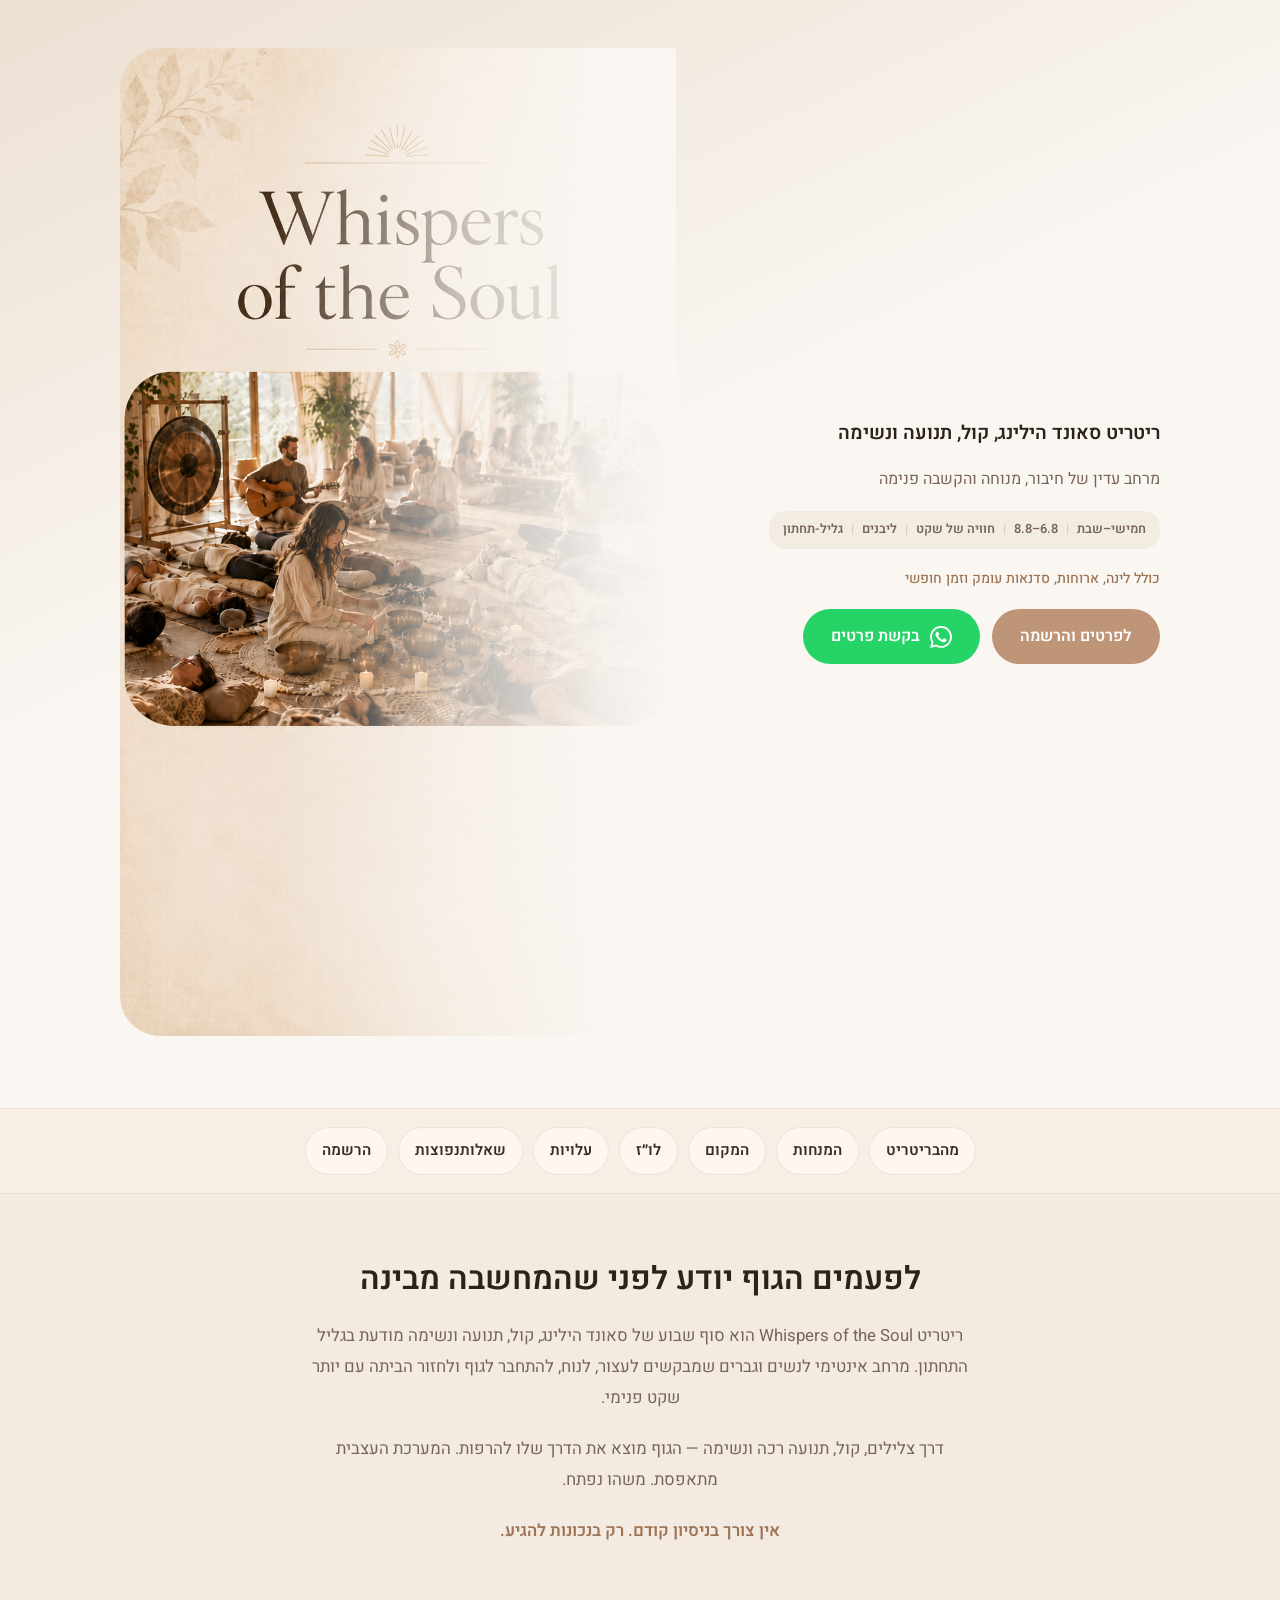
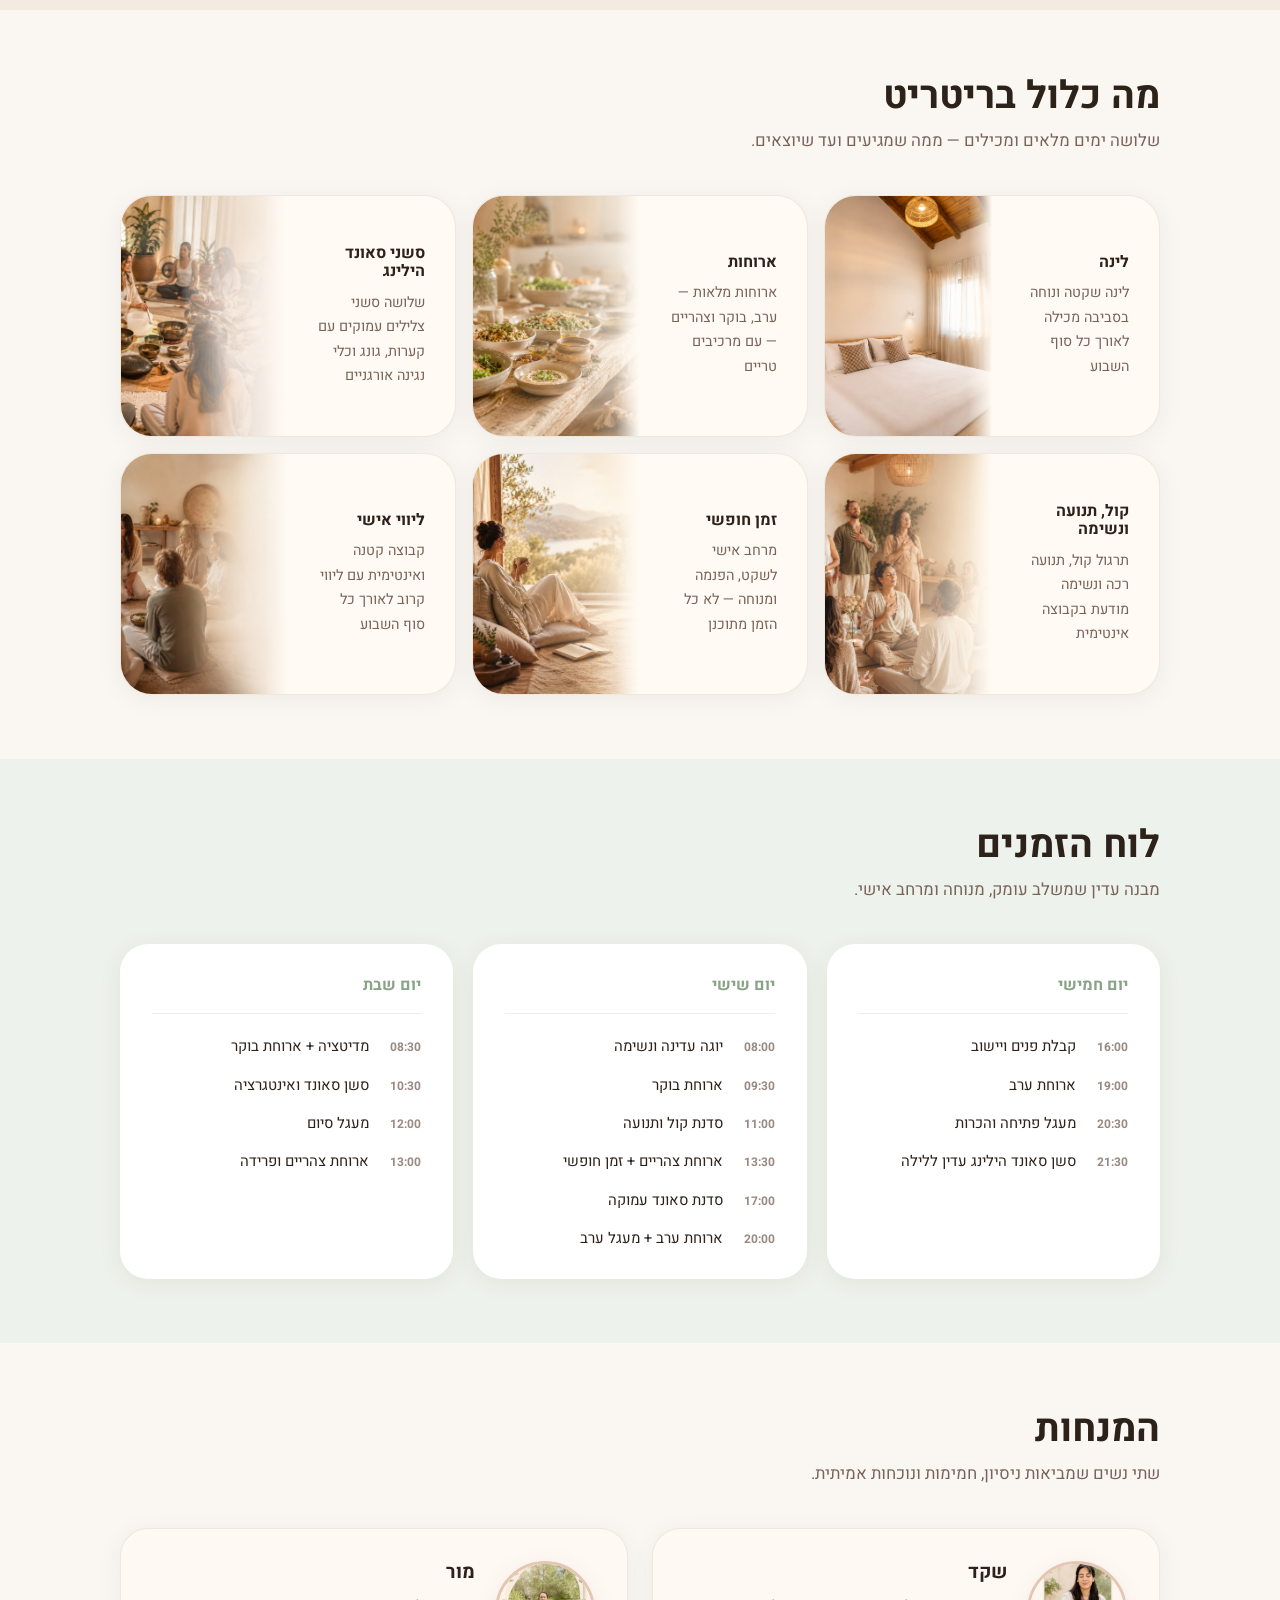
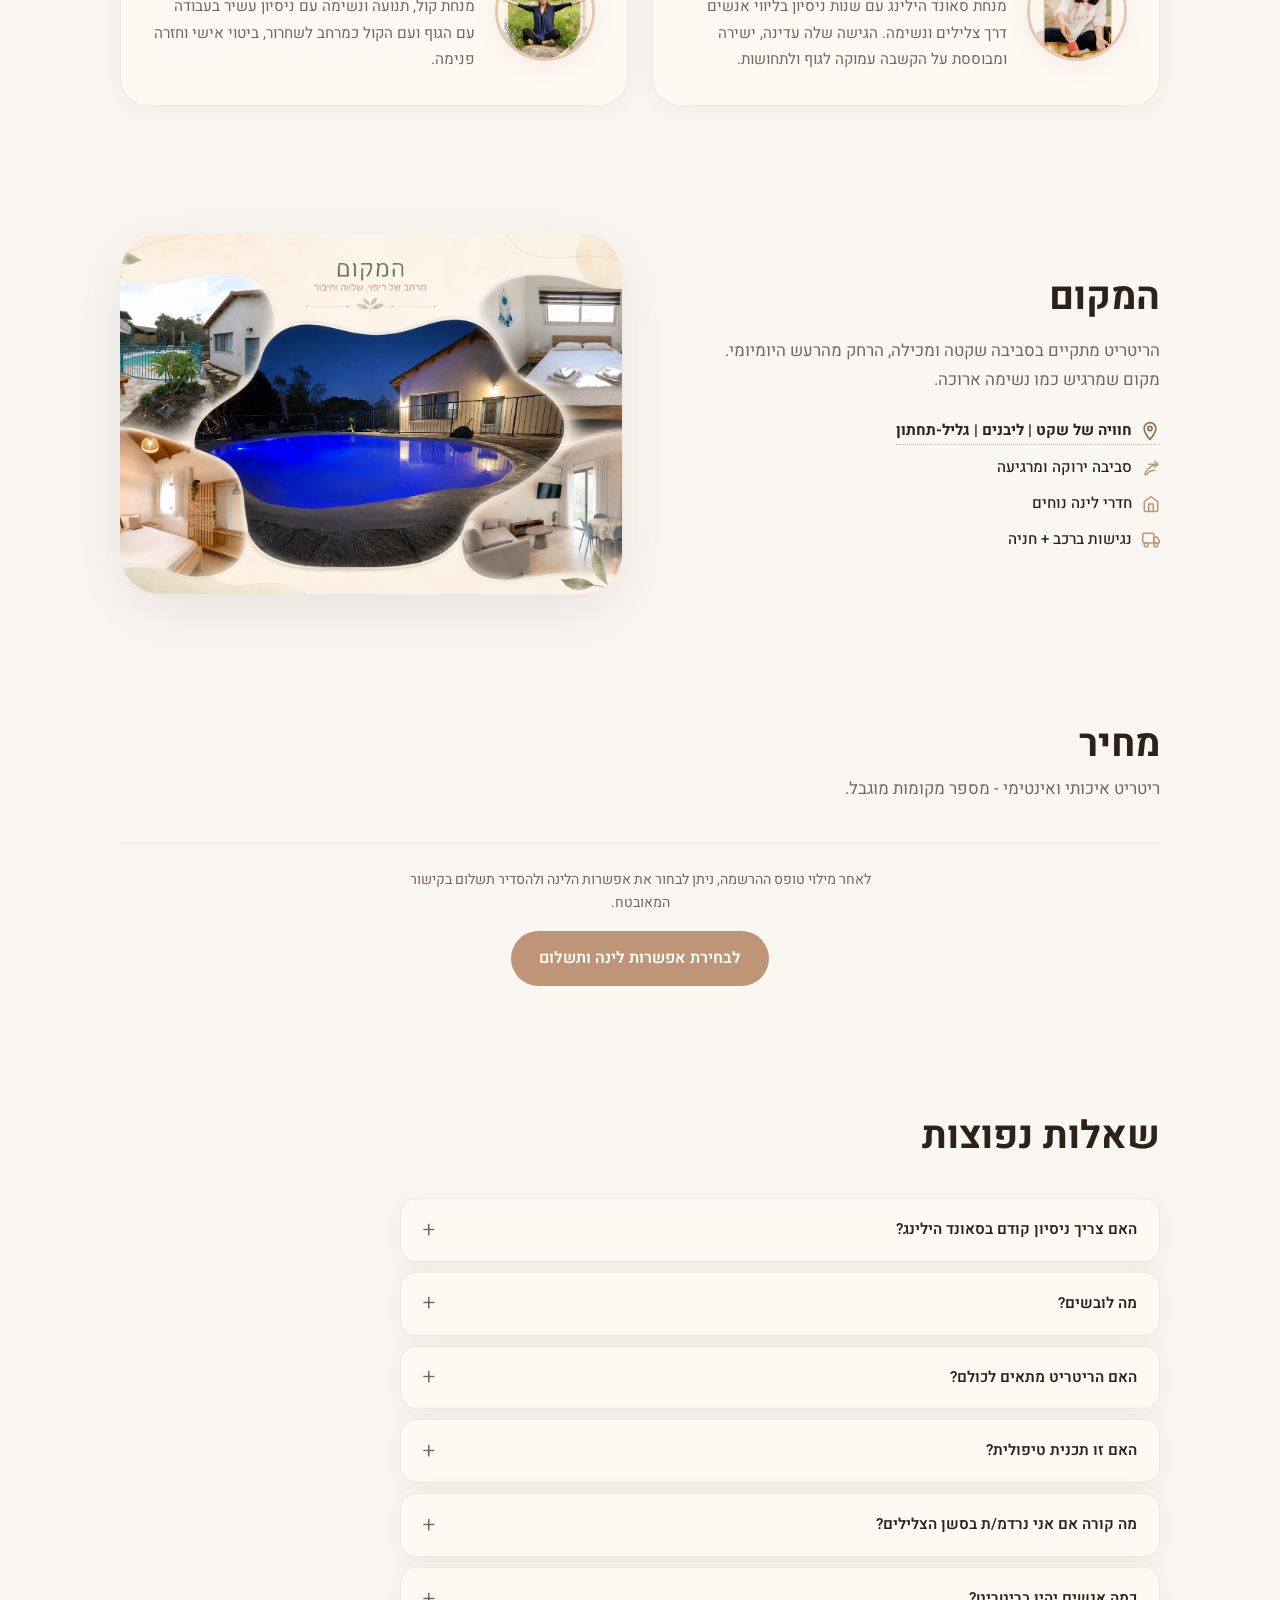
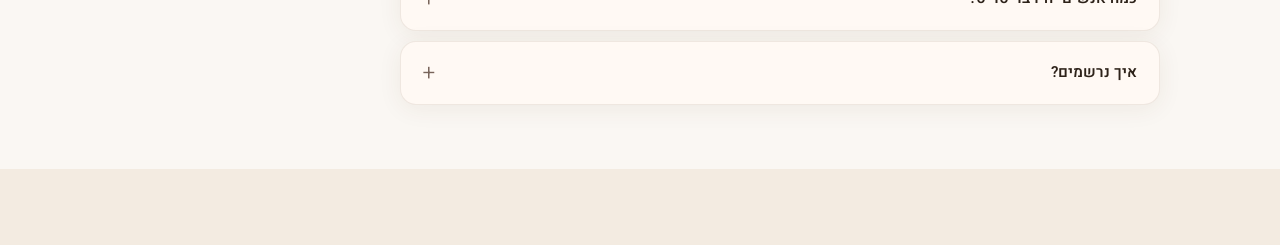
==== public/index.html @ 49d7ea26 "Build Whispers of the Soul landing page" ====
<!DOCTYPE html>
<html lang="he" dir="rtl">
<head>
  <meta charset="UTF-8" />
  <meta name="viewport" content="width=device-width, initial-scale=1.0" />
  <title>Whispers of the Soul | ריטריט סאונד הילינג, יוגה, קול ותנועה בגליל התחתון</title>
  <meta name="description" content="ריטריט סאונד הילינג בגליל התחתון, 6.8–8.8, בחוויה של שקט בליבנים. סוף שבוע של לינה, ארוחות, סדנאות עומק, קול, תנועה, נשימה, יוגה וזמן אישי למנוחה." />
  <link rel="preconnect" href="https://fonts.googleapis.com">
  <link rel="preconnect" href="https://fonts.gstatic.com" crossorigin>
  <link href="https://fonts.googleapis.com/css2?family=Heebo:wght@300;400;500;600;700&display=swap" rel="stylesheet">
  <link rel="stylesheet" href="styles.css" />
</head>
<body>

  <!-- ========== HERO ========== -->
  <header class="hero">
    <div class="container">
      <div class="hero-inner">

        <!-- Visual title is baked into the hero image; accessible H1 below for SEO/screen readers -->
        <h1 class="visually-hidden">Whispers of the Soul – ריטריט סאונד הילינג, קול, תנועה ונשימה בגליל התחתון</h1>
        <div class="hero-text">
          <p class="hero-sub">ריטריט סאונד הילינג, קול, תנועה ונשימה</p>
          <p class="hero-desc">מרחב עדין של חיבור, מנוחה והקשבה פנימה</p>

          <div class="hero-meta">
            <span>חמישי–שבת</span>
            <span class="sep">|</span>
            <span>6.8–8.8</span>
            <span class="sep">|</span>
            <span>חוויה של שקט</span>
            <span class="sep">|</span>
            <span>ליבנים</span>
            <span class="sep">|</span>
            <span>גליל-תחתון</span>
          </div>
          <p class="hero-includes">כולל לינה, ארוחות, סדנאות עומק וזמן חופשי</p>

          <div class="hero-actions">
            <a href="https://docs.google.com/forms/d/e/1FAIpQLSdLUmD52sNaQ3Wc6OBBqi9h4tw8AVRAMBbjEC7qy86G1fx9Kg/viewform" class="btn btn-primary" target="_blank" rel="noopener">
              לפרטים והרשמה
            </a>
            <a href="https://wa.me/972548170944?text=%D7%94%D7%99%D7%99%20%D7%A9%D7%A7%D7%93%2C%20%D7%90%D7%A9%D7%9E%D7%97%20%D7%9C%D7%A7%D7%91%D7%9C%20%D7%A4%D7%A8%D7%98%D7%99%D7%9D%20%D7%A2%D7%9C%20%D7%A8%D7%99%D7%98%D7%A8%D7%99%D7%98%20Whispers%20of%20the%20Soul%20%D7%91%D7%AA%D7%90%D7%A8%D7%99%D7%9B%D7%99%D7%9D%206.8%E2%80%938.8%20%D7%91%D7%9C%D7%99%D7%91%D7%A0%D7%99%D7%9D" class="btn btn-wa" target="_blank" rel="noopener">
              <svg width="18" height="18" viewBox="0 0 24 24" fill="currentColor" aria-hidden="true">
                <path d="M17.472 14.382c-.297-.149-1.758-.867-2.03-.967-.273-.099-.471-.148-.67.15-.197.297-.767.966-.94 1.164-.173.199-.347.223-.644.075-.297-.15-1.255-.463-2.39-1.475-.883-.788-1.48-1.761-1.653-2.059-.173-.297-.018-.458.13-.606.134-.133.298-.347.446-.52.149-.174.198-.298.298-.497.099-.198.05-.371-.025-.52-.075-.149-.669-1.612-.916-2.207-.242-.579-.487-.5-.669-.51-.173-.008-.371-.01-.57-.01-.198 0-.52.074-.792.372-.272.297-1.04 1.016-1.04 2.479 0 1.462 1.065 2.875 1.213 3.074.149.198 2.096 3.2 5.077 4.487.709.306 1.262.489 1.694.625.712.227 1.36.195 1.871.118.571-.085 1.758-.719 2.006-1.413.248-.694.248-1.289.173-1.413-.074-.124-.272-.198-.57-.347m-5.421 7.403h-.004a9.87 9.87 0 01-5.031-1.378l-.361-.214-3.741.982.998-3.648-.235-.374a9.86 9.86 0 01-1.51-5.26c.001-5.45 4.436-9.884 9.888-9.884 2.64 0 5.122 1.03 6.988 2.898a9.825 9.825 0 012.893 6.994c-.003 5.45-4.437 9.884-9.885 9.884m8.413-18.297A11.815 11.815 0 0012.05 0C5.495 0 .16 5.335.157 11.892c0 2.096.547 4.142 1.588 5.945L.057 24l6.305-1.654a11.882 11.882 0 005.683 1.448h.005c6.554 0 11.89-5.335 11.893-11.893a11.821 11.821 0 00-3.48-8.413z"/>
              </svg>
              בקשת פרטים
            </a>
          </div>
        </div>

        <div class="hero-image">
          <picture>
            <source media="(max-width: 767px)" srcset="./images/sound-healing/hero/hero-mobile.png">
            <img src="./images/sound-healing/hero/hero-desktop.png"
                 alt="Whispers of the Soul — ריטריט סאונד הילינג, קול, תנועה ונשימה" />
          </picture>
        </div>

      </div>
    </div>
  </header>

  <main>

    <nav class="section-nav" aria-label="ניווט בין חלקי הדף">
      <a href="#includes"><span>מה</span><span>בריטריט</span></a>
      <a href="#facilitators"><span>המנחות</span></a>
      <a href="#venue"><span>המקום</span></a>
      <a href="#schedule"><span>לו״ז</span></a>
      <a href="#pricing"><span>עלויות</span></a>
      <a href="#faq"><span>שאלות</span><span>נפוצות</span></a>
      <a href="#registration"><span>הרשמה</span></a>
    </nav>

    <!-- ========== INTRO ========== -->
    <section class="section intro-section">
      <div class="container">
        <div class="intro-inner">
          <h2>לפעמים הגוף יודע לפני שהמחשבה מבינה</h2>
          <p>ריטריט Whispers of the Soul הוא סוף שבוע של סאונד הילינג, קול, תנועה ונשימה מודעת בגליל התחתון. מרחב אינטימי לנשים וגברים שמבקשים לעצור, לנוח, להתחבר לגוף ולחזור הביתה עם יותר שקט פנימי.</p>
          <p>דרך צלילים, קול, תנועה רכה ונשימה — הגוף מוצא את הדרך שלו להרפות. המערכת העצבית מתאפסת. משהו נפתח.</p>
          <p class="intro-closing">אין צורך בניסיון קודם. רק בנכונות להגיע.</p>
        </div>
      </div>
    </section>

    <!-- ========== INCLUDES ========== -->
    <section class="section includes-section" id="includes">
      <div class="container">
        <div class="section-head">
          <h2>מה כלול בריטריט</h2>
          <p>שלושה ימים מלאים ומכילים — ממה שמגיעים ועד שיוצאים.</p>
        </div>
        <div class="includes-grid">
          <div class="include-card include-card--split include-card--sleep">
            <div class="include-card-content">
              <h3>לינה</h3>
              <p>לינה שקטה ונוחה בסביבה מכילה לאורך כל סוף השבוע</p>
            </div>
            <div class="include-card-media">
              <img src="./images/sound-healing/include/sleep.png" alt="לינה בריטריט">
            </div>
          </div>
          <div class="include-card include-card--split">
            <div class="include-card-content">
              <h3>ארוחות</h3>
              <p>ארוחות מלאות — ערב, בוקר וצהריים — עם מרכיבים טריים</p>
            </div>
            <div class="include-card-media">
              <img src="./images/sound-healing/include/meals.png" alt="ארוחות בריטריט">
            </div>
          </div>
          <div class="include-card include-card--split include-card--sound-healing">
            <div class="include-card-content">
              <h3>סשני סאונד הילינג</h3>
              <p>שלושה סשני צלילים עמוקים עם קערות, גונג וכלי נגינה אורגניים</p>
            </div>
            <div class="include-card-media">
              <img src="./images/sound-healing/include/sound-healing.png" alt="סאונד הילינג בריטריט">
            </div>
          </div>
          <div class="include-card include-card--split">
            <div class="include-card-content">
              <h3>קול, תנועה ונשימה</h3>
              <p>תרגול קול, תנועה רכה ונשימה מודעת בקבוצה אינטימית</p>
            </div>
            <div class="include-card-media">
              <img src="./images/sound-healing/include/voice.png" alt="קול תנועה ונשימה">
            </div>
          </div>
          <div class="include-card include-card--split include-card--free-time">
            <div class="include-card-content">
              <h3>זמן חופשי</h3>
              <p>מרחב אישי לשקט, הפנמה ומנוחה — לא כל הזמן מתוכנן</p>
            </div>
            <div class="include-card-media">
              <img src="./images/sound-healing/include/Free-time.png" alt="זמן חופשי בריטריט">
            </div>
          </div>
          <div class="include-card include-card--split">
            <div class="include-card-content">
              <h3>ליווי אישי</h3>
              <p>קבוצה קטנה ואינטימית עם ליווי קרוב לאורך כל סוף השבוע</p>
            </div>
            <div class="include-card-media">
              <img src="./images/sound-healing/include/private-support.png" alt="ליווי אישי בריטריט">
            </div>
          </div>
        </div>
      </div>
    </section>

    <!-- ========== SCHEDULE ========== -->
    <section class="section schedule-section" id="schedule">
      <div class="container">
        <div class="section-head">
          <h2>לוח הזמנים</h2>
          <p>מבנה עדין שמשלב עומק, מנוחה ומרחב אישי.</p>
        </div>
        <div class="schedule-grid">
          <div class="day-card">
            <div class="day-label">יום חמישי</div>
            <ul class="day-items">
              <li><span class="time">16:00</span><span>קבלת פנים ויישוב</span></li>
              <li><span class="time">19:00</span><span>ארוחת ערב</span></li>
              <li><span class="time">20:30</span><span>מעגל פתיחה והכרות</span></li>
              <li><span class="time">21:30</span><span>סשן סאונד הילינג עדין ללילה</span></li>
            </ul>
          </div>
          <div class="day-card">
            <div class="day-label">יום שישי</div>
            <ul class="day-items">
              <li><span class="time">08:00</span><span>יוגה עדינה ונשימה</span></li>
              <li><span class="time">09:30</span><span>ארוחת בוקר</span></li>
              <li><span class="time">11:00</span><span>סדנת קול ותנועה</span></li>
              <li><span class="time">13:30</span><span>ארוחת צהריים + זמן חופשי</span></li>
              <li><span class="time">17:00</span><span>סדנת סאונד עמוקה</span></li>
              <li><span class="time">20:00</span><span>ארוחת ערב + מעגל ערב</span></li>
            </ul>
          </div>
          <div class="day-card">
            <div class="day-label">יום שבת</div>
            <ul class="day-items">
              <li><span class="time">08:30</span><span>מדיטציה + ארוחת בוקר</span></li>
              <li><span class="time">10:30</span><span>סשן סאונד ואינטגרציה</span></li>
              <li><span class="time">12:00</span><span>מעגל סיום</span></li>
              <li><span class="time">13:00</span><span>ארוחת צהריים ופרידה</span></li>
            </ul>
          </div>
        </div>
      </div>
    </section>

    <!-- ========== FACILITATORS ========== -->
    <section class="section facilitators-section" id="facilitators">
      <div class="container">
        <div class="section-head">
          <h2>המנחות</h2>
          <p>שתי נשים שמביאות ניסיון, חמימות ונוכחות אמיתית.</p>
        </div>
        <div class="facilitators-grid">
          <div class="facilitator-card">
            <div class="facilitator-img">
              <img src="./images/sound-healing/facilitators/shaked.png"
                   alt="שקד — מנחת סאונד הילינג" />
            </div>
            <div class="facilitator-text">
              <h3>שקד</h3>
              <p>מנחת סאונד הילינג עם שנות ניסיון בליווי אנשים דרך צלילים ונשימה. הגישה שלה עדינה, ישירה ומבוססת על הקשבה עמוקה לגוף ולתחושות.</p>
            </div>
          </div>
          <div class="facilitator-card">
            <div class="facilitator-img">
              <img src="./images/sound-healing/facilitators/mor.png"
                   alt="מור — מנחת קול ותנועה" />
            </div>
            <div class="facilitator-text">
              <h3>מור</h3>
              <p>מנחת קול, תנועה ונשימה עם ניסיון עשיר בעבודה עם הגוף ועם הקול כמרחב לשחרור, ביטוי אישי וחזרה פנימה.</p>
            </div>
          </div>
        </div>
      </div>
    </section>

    <!-- ========== VENUE ========== -->
    <section class="section venue-section" id="venue">
      <div class="container">
        <div class="venue-inner">
          <div class="venue-text">
            <h2>המקום</h2>
            <p>הריטריט מתקיים בסביבה שקטה ומכילה, הרחק מהרעש היומיומי.<br>מקום שמרגיש כמו נשימה ארוכה.</p>
            <ul class="venue-list">
              <li>
                <a href="https://maps.app.goo.gl/iQgxyH6PDdkLcmp38"
                   target="_blank" rel="noopener noreferrer"
                   aria-label="פתיחת ניווט למקום הריטריט בגוגל מפות"
                   class="venue-location-link">
                  <span class="venue-location-icon" aria-hidden="true">
                    <svg viewBox="0 0 24 24" fill="none" stroke="currentColor" stroke-width="2" stroke-linecap="round" stroke-linejoin="round">
                      <path d="M12 2C8.13 2 5 5.13 5 9c0 5.25 7 13 7 13s7-7.75 7-13c0-3.87-3.13-7-7-7z"/>
                      <circle cx="12" cy="9" r="2.5"/>
                    </svg>
                  </span>
                  <span>חוויה של שקט | ליבנים | גליל-תחתון</span>
                </a>
              </li>
              <li>
                <span class="venue-list-icon" aria-hidden="true">
                  <svg viewBox="0 0 24 24" fill="none" stroke="currentColor" stroke-width="2" stroke-linecap="round" stroke-linejoin="round">
                    <path d="M17 8C8 10 5.9 16.17 3.82 19.58A1 1 0 0 0 4.71 21h.79a1 1 0 0 0 .95-.68C7.75 17 11 15.5 17 15"/>
                    <path d="M17 3l4 4-4 4"/>
                    <path d="M21 7H9"/>
                  </svg>
                </span>
                סביבה ירוקה ומרגיעה
              </li>
              <li>
                <span class="venue-list-icon" aria-hidden="true">
                  <svg viewBox="0 0 24 24" fill="none" stroke="currentColor" stroke-width="2" stroke-linecap="round" stroke-linejoin="round">
                    <path d="M3 9l9-7 9 7v11a2 2 0 0 1-2 2H5a2 2 0 0 1-2-2z"/>
                    <polyline points="9 22 9 12 15 12 15 22"/>
                  </svg>
                </span>
                חדרי לינה נוחים
              </li>
              <li>
                <span class="venue-list-icon" aria-hidden="true">
                  <svg viewBox="0 0 24 24" fill="none" stroke="currentColor" stroke-width="2" stroke-linecap="round" stroke-linejoin="round">
                    <rect x="1" y="3" width="15" height="13" rx="2"/>
                    <path d="M16 8h4l3 5v3h-7V8z"/>
                    <circle cx="5.5" cy="18.5" r="2.5"/>
                    <circle cx="18.5" cy="18.5" r="2.5"/>
                  </svg>
                </span>
                נגישות ברכב + חניה
              </li>
            </ul>
          </div>
          <div class="venue-img">
            <img src="./images/sound-healing/place/the-place.png"
                 alt="המקום — סביבה שקטה ומרגיעה לריטריט" />
          </div>
        </div>
      </div>
    </section>

    <!-- ========== PRICING ========== -->
    <section class="section pricing-section" id="pricing">
      <div class="container">
        <div class="section-head">
          <h2>מחיר</h2>
          <p>ריטריט איכותי ואינטימי - מספר מקומות מוגבל.</p>
        </div>
              
        <div class="pricing-payment">
          <p class="pricing-payment-note">לאחר מילוי טופס ההרשמה, ניתן לבחור את אפשרות הלינה ולהסדיר תשלום בקישור המאובטח.</p>
          <a href="https://meshulam.co.il/quick_payment?b=f92ba7b289bad2bb7f49efb7beba599f"
             target="_blank" rel="noopener noreferrer"
             class="btn btn-primary">
            לבחירת אפשרות לינה ותשלום
          </a>
        </div>
      </div>
    </section>

    <!-- ========== FAQ ========== -->
    <section class="section faq-section" id="faq">
      <div class="container">
        <div class="section-head">
          <h2>שאלות נפוצות</h2>
        </div>
        <div class="faq-list">
          <details class="faq-item">
            <summary>האם צריך ניסיון קודם בסאונד הילינג?</summary>
            <p>לא. הריטריט מתאים גם למי שמגיע בפעם הראשונה. המנחות מלוות כל אחד ואחת בקצב שלו ובצרכים שלו.</p>
          </details>
          <details class="faq-item">
            <summary>מה לובשים?</summary>
            <p>לבוש נוח, רפוי ומשוחרר שמתאים לתנועה ולמנוחה. כדאי להביא שכבות לערב.</p>
          </details>
          <details class="faq-item">
            <summary>האם הריטריט מתאים לכולם?</summary>
            <p>כן. מתאים לכל מי שמחפש מרחב של שקט ומנוחה, ללא קשר לגיל, ניסיון או רקע.</p>
          </details>
          <details class="faq-item">
            <summary>האם זו תכנית טיפולית?</summary>
            <p>לא. הריטריט הוא מרחב של הקשבה, מנוחה ורגיעה — לא פסיכותרפיה או טיפול רפואי מכל סוג.</p>
          </details>
          <details class="faq-item">
            <summary>מה קורה אם אני נרדמ/ת בסשן הצלילים?</summary>
            <p>זה בסדר גמור. גוף שנרדם הוא גוף שסומך. זה חלק מהחוויה ולא בעיה בכלל.</p>
          </details>
          <details class="faq-item">
            <summary>כמה אנשים יהיו בריטריט?</summary>
            <p>הריטריט הוא אינטימי ומוגבל במקומות. המספר המדויק יפורסם עם הפרטים הסופיים — אנחנו מקפידים על קבוצה קטנה.</p>
          </details>
          <details class="faq-item">
            <summary>איך נרשמים?</summary>
            <p>שולחים הודעה בוואטסאפ ואנחנו נחזור אליכם עם כל הפרטים ואיך להשלים את הרישום.</p>
          </details>
        </div>
      </div>
    </section>

  </main>

  <!-- ========== FINAL CTA ========== -->
  <footer class="final-cta" id="registration">
    <div class="container">
      <div class="final-inner">
        <h2>אם משהו בפנים מבקש לעצור —<br>זה הזמן.</h2>
        <p><b> Whispers of the Soul</b><br> · חמישי–שבת · 6.8 - 8.8 ·<br> חוויה של שקט<br> | מתחם אירוח | כינרת | ליבנים | גליל-תחתון |</p>
        <a href="https://wa.me/972548170944?text=%D7%94%D7%99%D7%99%20%D7%A9%D7%A7%D7%93%2C%20%D7%90%D7%A9%D7%9E%D7%97%20%D7%9C%D7%A7%D7%91%D7%9C%20%D7%A4%D7%A8%D7%98%D7%99%D7%9D%20%D7%A2%D7%9C%20%D7%A8%D7%99%D7%98%D7%A8%D7%99%D7%98%20Whispers%20of%20the%20Soul%20%D7%91%D7%AA%D7%90%D7%A8%D7%99%D7%9B%D7%99%D7%9D%206.8%E2%80%938.8%20%D7%91%D7%9C%D7%99%D7%91%D7%A0%D7%99%D7%9D"
           class="btn btn-primary btn-lg" target="_blank" rel="noopener">
          שלחו לי פרטים בוואטסאפ
        </a>
      </div>
    </div>
  </footer>

  <!-- Site credit -->
  <div class="site-credit">
    <p>עיצוב ופיתוח: <strong>ANIVO</strong></p>
    <p>דפי נחיתה ואתרים לריטריטים, סדנאות ומרחבי התפתחות</p>
    <p>
      <a href="https://wa.me/972528330884?text=%D7%94%D7%99%D7%99%2C%20%D7%A8%D7%90%D7%99%D7%AA%D7%99%20%D7%90%D7%AA%20%D7%93%D7%A3%20%D7%94%D7%A8%D7%99%D7%98%D7%A8%D7%99%D7%98%20%D7%95%D7%A8%D7%A6%D7%99%D7%AA%D7%99%20%D7%9C%D7%A9%D7%9E%D7%95%D7%A2%20%D7%A2%D7%9C%20%D7%91%D7%A0%D7%99%D7%99%D7%AA%20%D7%93%D7%A3%20%D7%A0%D7%97%D7%99%D7%AA%D7%94"
         class="site-credit-link" target="_blank" rel="noopener noreferrer">
        רוצים דף כזה? דברו איתנו
      </a>
    </p>
  </div>

  <!-- Floating WhatsApp button -->
  <a href="https://wa.me/972548170944?text=%D7%94%D7%99%D7%99%20%D7%A9%D7%A7%D7%93%2C%20%D7%90%D7%A9%D7%9E%D7%97%20%D7%9C%D7%A7%D7%91%D7%9C%20%D7%A4%D7%A8%D7%98%D7%99%D7%9D%20%D7%A2%D7%9C%20%D7%A8%D7%99%D7%98%D7%A8%D7%99%D7%98%20Whispers%20of%20the%20Soul%20%D7%91%D7%AA%D7%90%D7%A8%D7%99%D7%9B%D7%99%D7%9D%206.8%E2%80%938.8%20%D7%91%D7%9C%D7%99%D7%91%D7%A0%D7%99%D7%9D"
     class="wa-float" target="_blank" rel="noopener" aria-label="שלחו הודעה בוואטסאפ">
    <svg width="24" height="24" viewBox="0 0 24 24" fill="currentColor" aria-hidden="true">
      <path d="M17.472 14.382c-.297-.149-1.758-.867-2.03-.967-.273-.099-.471-.148-.67.15-.197.297-.767.966-.94 1.164-.173.199-.347.223-.644.075-.297-.15-1.255-.463-2.39-1.475-.883-.788-1.48-1.761-1.653-2.059-.173-.297-.018-.458.13-.606.134-.133.298-.347.446-.52.149-.174.198-.298.298-.497.099-.198.05-.371-.025-.52-.075-.149-.669-1.612-.916-2.207-.242-.579-.487-.5-.669-.51-.173-.008-.371-.01-.57-.01-.198 0-.52.074-.792.372-.272.297-1.04 1.016-1.04 2.479 0 1.462 1.065 2.875 1.213 3.074.149.198 2.096 3.2 5.077 4.487.709.306 1.262.489 1.694.625.712.227 1.36.195 1.871.118.571-.085 1.758-.719 2.006-1.413.248-.694.248-1.289.173-1.413-.074-.124-.272-.198-.57-.347m-5.421 7.403h-.004a9.87 9.87 0 01-5.031-1.378l-.361-.214-3.741.982.998-3.648-.235-.374a9.86 9.86 0 01-1.51-5.26c.001-5.45 4.436-9.884 9.888-9.884 2.64 0 5.122 1.03 6.988 2.898a9.825 9.825 0 012.893 6.994c-.003 5.45-4.437 9.884-9.885 9.884m8.413-18.297A11.815 11.815 0 0012.05 0C5.495 0 .16 5.335.157 11.892c0 2.096.547 4.142 1.588 5.945L.057 24l6.305-1.654a11.882 11.882 0 005.683 1.448h.005c6.554 0 11.89-5.335 11.893-11.893a11.821 11.821 0 00-3.48-8.413z"/>
    </svg>
  </a>


  <script>
    (function () {
      var hero   = document.querySelector('.hero');
      var footer = document.querySelector('.site-credit');
      var btn    = document.querySelector('.wa-float');
      if (!btn) return;

      // Show button once hero scrolls out of view
      if (hero) {
        new IntersectionObserver(function (entries) {
          btn.classList.toggle('is-visible', !entries[0].isIntersecting);
        }, { threshold: 0 }).observe(hero);
      }

      // Hide button when footer credit comes into view
      if (footer) {
        new IntersectionObserver(function (entries) {
          btn.classList.toggle('is-hidden', entries[0].isIntersecting);
        }, { threshold: 0.1 }).observe(footer);
      }
    }());
  </script>

</body>
</html>
---- public/styles.css ----
/* =============================================
   WHISPERS OF THE SOUL
   Sound Healing Retreat — Landing Page Styles
   ============================================= */

:root {
  --bg:          #faf7f3;
  --surface:     #fff9f4;
  --surface-alt: #f3ebe1;
  --sage:        #88a385;
  --sage-bg:     #eef2ec;
  --clay:        #bf9578;
  --clay-dark:   #9e7455;
  --blush:       #e5c6b3;
  --text:        #2d2219;
  --muted:       #78645a;
  --border:      rgba(100, 70, 50, .10);
  --shadow-sm:   0 4px 24px rgba(80, 52, 32, .07);
  --shadow:      0 16px 56px rgba(80, 52, 32, .11);
  --r-sm:        16px;
  --r:           28px;
  --r-lg:        40px;
}

/* ---- Reset & Base ---- */

*, *::before, *::after { box-sizing: border-box; }

html { scroll-behavior: smooth; }

body {
  margin: 0;
  padding: 0;
  font-family: 'Heebo', Arial, sans-serif;
  font-size: 1rem;
  line-height: 1.7;
  background: var(--bg);
  color: var(--text);
  direction: rtl;
  -webkit-font-smoothing: antialiased;
}

img {
  max-width: 100%;
  display: block;
}

a { color: inherit; text-decoration: none; }

h1, h2, h3 { font-weight: 700; line-height: 1.15; margin: 0; }

p { margin: 0; }

ul { margin: 0; padding: 0; }

/* ---- Accessibility ---- */

.visually-hidden {
  position: absolute;
  width: 1px;
  height: 1px;
  padding: 0;
  margin: -1px;
  overflow: hidden;
  clip: rect(0, 0, 0, 0);
  white-space: nowrap;
  border: 0;
}

/* ---- Layout ---- */

.container {
  max-width: 1080px;
  margin: 0 auto;
  padding: 0 20px;
}

.section { padding: 64px 0; }

.section-head { margin-bottom: 40px; }

.section-head h2 {
  font-size: clamp(1.8rem, 4vw, 2.4rem);
  margin-bottom: 10px;
}

.section-head p {
  color: var(--muted);
  font-size: 1.05rem;
  max-width: 600px;
  line-height: 1.6;
}

/* ---- Buttons ---- */

.btn {
  display: inline-flex;
  align-items: center;
  justify-content: center;
  gap: 8px;
  padding: 14px 28px;
  border-radius: 999px;
  font-family: 'Heebo', sans-serif;
  font-weight: 600;
  font-size: 1rem;
  cursor: pointer;
  border: none;
  transition: transform .2s ease, box-shadow .2s ease, background .2s ease;
  white-space: nowrap;
}

.btn:hover { transform: translateY(-2px); }

.btn-primary {
  background: var(--clay);
  color: #fff;
}
.btn-primary:hover {
  background: var(--clay-dark);
  box-shadow: 0 8px 28px rgba(160, 116, 80, .28);
}

.btn-wa {
  background: #25d366;
  color: #fff;
}
.btn-wa:hover {
  background: #1daa55;
  box-shadow: 0 8px 28px rgba(37, 211, 102, .32);
}

.btn-outline {
  background: transparent;
  color: var(--clay-dark);
  border: 2px solid var(--clay);
}
.btn-outline:hover {
  background: var(--clay);
  color: #fff;
}

.btn-lg {
  padding: 18px 44px;
  font-size: 1.1rem;
}

/* =====================
   HERO
   ===================== */

.hero {
  padding: 0;
  background: var(--bg);
  overflow: hidden;
}

/* Full-bleed image on mobile: remove container side padding */
.hero .container {
  padding: 0;
}

.hero-inner {
  display: grid;
  gap: 0;
}

/* Text: transparent, sits in the gradient zone at the bottom of the hero image */
.hero-text {
  display: flex;
  flex-direction: column;
  gap: 12px;
  align-items: center;
  text-align: center;
  margin-top: -120px;
  position: relative;
  z-index: 2;
  background: transparent;
  padding: 0 24px 44px;
}

.hero-sub {
  font-size: clamp(1.05rem, 2.5vw, 1.2rem);
  font-weight: 600;
  margin: 0;
  line-height: 1.45;
}

.hero-desc {
  font-size: 1rem;
  color: var(--muted);
  margin: 0;
}

.hero-meta {
  display: inline-flex;
  align-items: center;
  flex-wrap: wrap;
  justify-content: center;
  gap: 5px 8px;
  background: rgba(243, 235, 225, .90);
  border-radius: var(--r-sm);
  padding: 8px 14px;
  font-size: .8rem;
  font-weight: 600;
  color: var(--muted);
  max-width: 100%;
}

.sep { color: var(--blush); }

.hero-includes {
  font-size: .88rem;
  font-weight: 500;
  color: var(--clay-dark);
  margin: 0;
}

.hero-actions {
  display: flex;
  flex-direction: column;
  align-items: center;
  gap: 12px;
  width: 100%;
  margin-top: 4px;
}

/* Full-width buttons on mobile */
.hero-actions .btn {
  width: 100%;
  max-width: 300px;
  min-height: 52px;
  gap: 10px;
}

/* WhatsApp icon: fixed size, never shrinks */
.btn-wa svg {
  width: 22px;
  height: 22px;
  flex-shrink: 0;
}

/* Image column — appears first on mobile via order */
.hero-image {
  position: relative;
  order: -1;
}

.hero-image picture {
  display: block;
  width: 100%;
}

.hero-image img {
  width: 100%;
  height: auto;
  display: block;
  border-radius: 0;
  box-shadow: none;
}

/* Mobile: image dissolves downward into page background */
.hero-image::after {
  content: '';
  position: absolute;
  inset: 0;
  background: linear-gradient(
    to bottom,
    transparent 36%,
    rgba(250, 247, 243, .50) 58%,
    rgba(250, 247, 243, .90) 78%,
    var(--bg) 95%
  );
  pointer-events: none;
}

/* =====================
   SECTION NAV
   ===================== */

.section-nav {
  position: relative;
  z-index: 5;
  display: flex;
  justify-content: center;
  gap: 10px;
  padding: 18px 16px;
  width: 100%;
  box-sizing: border-box;
  background: #f7efe6;
  border-top: 1px solid rgba(150, 110, 80, .12);
  border-bottom: 1px solid rgba(150, 110, 80, .12);
}

.section-nav a {
  color: #3b2c24;
  text-decoration: none;
  font-weight: 600;
  font-size: .95rem;
  padding: 10px 16px;
  border-radius: 999px;
  background: rgba(255, 250, 243, .75);
  border: 1px solid rgba(150, 110, 80, .14);
  white-space: nowrap;
  transition: background-color .2s ease, color .2s ease, border-color .2s ease, transform .2s ease;
}

.section-nav a:hover {
  background: #c49a7c;
  color: #fff;
  border-color: #c49a7c;
  transform: translateY(-1px);
}

.section-nav a:focus-visible {
  outline: 2px solid rgba(196, 154, 124, .55);
  outline-offset: 3px;
}

@media (max-width: 767px) {
  .hero-text {
    padding-bottom: 24px;
  }

  .section-nav {
    display: grid;
    grid-template-columns: repeat(3, 1fr);
    gap: 8px;
    width: calc(100% - 32px);
    max-width: 390px;
    margin: 14px auto 0;
    padding: 10px;
    box-sizing: border-box;
    overflow: visible;
    background: rgba(247, 239, 230, .72);
    border-top: 1px solid rgba(150, 110, 80, .10);
    border-bottom: 1px solid rgba(150, 110, 80, .10);
    border-radius: 20px;
  }

  .section-nav a {
    min-width: 0;
    min-height: 42px;
    padding: 6px;
    font-size: .68rem;
    line-height: 1.15;
    text-align: center;
    white-space: normal;
    display: inline-flex;
    flex-direction: column;
    align-items: center;
    justify-content: center;
    border-radius: 999px;
  }

  .section-nav a span {
    display: block;
  }
}

/* =====================
   INTRO
   ===================== */

.intro-section {
  background: var(--surface-alt);
  padding: 64px 20px;
}

.intro-inner {
  max-width: 660px;
  margin: 0 auto;
  text-align: center;
  display: flex;
  flex-direction: column;
  gap: 20px;
}

.intro-inner h2 {
  font-size: clamp(1.5rem, 3.5vw, 2rem);
  font-weight: 600;
  line-height: 1.3;
}

.intro-inner p {
  font-size: 1.05rem;
  color: var(--muted);
  line-height: 1.85;
}

.intro-closing {
  font-weight: 600;
  color: var(--clay-dark) !important;
}

/* =====================
   INCLUDES
   ===================== */

.includes-grid {
  display: grid;
  gap: 16px;
  grid-template-columns: 1fr;
}

.include-card {
  background: var(--surface);
  border: 1px solid var(--border);
  border-radius: var(--r);
  padding: 28px;
  box-shadow: var(--shadow-sm);
}

.include-icon {
  font-size: 1.8rem;
  display: block;
  margin-bottom: 14px;
}

.include-card h3 {
  font-size: 1rem;
  margin-bottom: 8px;
}

.include-card p {
  font-size: .9rem;
  color: var(--muted);
  line-height: 1.65;
}

.include-card--split {
  position: relative;
  display: grid;
  grid-template-columns: 1fr 1fr;
  align-items: stretch;
  min-height: 240px;
  padding: 0;
  overflow: hidden;
  background: #fffaf3;
  border-radius: 32px;
}

.include-card--split .include-card-content {
  display: flex;
  flex-direction: column;
  justify-content: center;
  padding: 28px 30px;
  text-align: right;
}

.include-card--split .include-card-content h3 {
  margin: 0 0 10px;
}

.include-card--split .include-card-content p {
  margin: 0;
  line-height: 1.7;
}

.include-card--split .include-card-media {
  position: relative;
  height: 100%;
  min-height: 240px;
  overflow: hidden;
}

.include-card--split .include-card-media img {
  position: relative;
  z-index: 1;
  width: 100%;
  height: 100%;
  object-fit: cover;
  object-position: center center;
  display: block;
}

.include-card--split .include-card-media::before {
  content: '';
  position: absolute;
  inset: 0;
  pointer-events: none;
  z-index: 2;
  background: linear-gradient(
    to right,
    rgba(255, 250, 243, 0)    0%,
    rgba(255, 250, 243, 0)    72%,
    rgba(255, 250, 243, 0.18) 86%,
    #fffaf3                   100%
  );
}

@media (max-width: 767px) {
  .include-card--split {
    grid-template-columns: 1fr 1fr;
    min-height: 190px;
  }

  .include-card--split .include-card-media {
    min-height: 190px;
  }

  .include-card--split .include-card-content {
    padding: 20px 22px;
  }

  .include-card--split .include-card-content p {
    font-size: .88rem;
    line-height: 1.65;
  }
}

/* Free-time card: shift crop left to show person and resting space */
.include-card--free-time .include-card-media img {
  object-fit: cover;
  object-position: 12% center;
}

/* =====================
   SCHEDULE
   ===================== */

.schedule-section {
  background: var(--sage-bg);
  padding: 64px 20px;
}

.schedule-grid {
  display: grid;
  gap: 20px;
  grid-template-columns: 1fr;
  max-width: 1080px;
  margin: 0 auto;
}

.schedule-section .section-head {
  max-width: 1080px;
  margin-left: auto;
  margin-right: auto;
  margin-bottom: 40px;
}

.day-card {
  background: #fff;
  border-radius: var(--r);
  padding: 28px 32px;
  box-shadow: var(--shadow-sm);
}

.day-label {
  font-size: 1rem;
  font-weight: 700;
  color: var(--sage);
  margin-bottom: 20px;
  padding-bottom: 14px;
  border-bottom: 1px solid var(--border);
}

.day-items {
  list-style: none;
  display: flex;
  flex-direction: column;
  gap: 13px;
}

.day-items li {
  display: flex;
  align-items: baseline;
  gap: 14px;
  font-size: .93rem;
}

.time {
  font-size: .75rem;
  font-weight: 700;
  color: var(--muted);
  min-width: 38px;
  flex-shrink: 0;
  opacity: .75;
}

/* =====================
   FACILITATORS
   ===================== */

.facilitators-grid {
  display: grid;
  gap: 24px;
  grid-template-columns: 1fr;
}

.facilitator-card {
  background: var(--surface);
  border: 1px solid var(--border);
  border-radius: var(--r);
  padding: 32px;
  box-shadow: var(--shadow-sm);
  display: flex;
  flex-direction: column;
  gap: 20px;
}

.facilitator-img {
  width: 100px;
  height: 100px;
  border-radius: 50%;
  overflow: hidden;
  border: 3px solid var(--blush);
  flex-shrink: 0;
  box-shadow: var(--shadow-sm);
}

.facilitator-img img {
  width: 100%;
  height: 100%;
  object-fit: cover;
  border-radius: 0;
}

.facilitator-text h3 {
  font-size: 1.2rem;
  margin-bottom: 10px;
}

.facilitator-text p {
  font-size: .95rem;
  color: var(--muted);
  line-height: 1.75;
}

/* =====================
   VENUE
   ===================== */

.venue-inner {
  display: grid;
  gap: 36px;
}

.venue-text h2 {
  font-size: clamp(1.8rem, 4vw, 2.4rem);
  margin-bottom: 16px;
}

.venue-text > p {
  font-size: 1.05rem;
  color: var(--muted);
  margin-bottom: 24px;
  line-height: 1.75;
}

.venue-list {
  list-style: none;
  display: flex;
  flex-direction: column;
  gap: 10px;
}

.venue-list li {
  font-size: .95rem;
  font-weight: 500;
  display: flex;
  align-items: center;
  gap: 10px;
}

.venue-list-icon {
  display: inline-flex;
  width: 18px;
  height: 18px;
  flex-shrink: 0;
  color: var(--clay);
}

.venue-list-icon svg {
  width: 100%;
  height: 100%;
}

.venue-location-link {
  display: inline-flex;
  align-items: center;
  gap: 8px;
  color: inherit;
  text-decoration: none;
  font-weight: 700;
  border-bottom: 1px dotted rgba(150, 100, 70, .45);
  transition: border-bottom-color .15s ease;
}

.venue-location-link:hover {
  border-bottom-color: rgba(150, 100, 70, .9);
}

.venue-location-icon {
  display: inline-flex;
  width: 20px;
  height: 20px;
  flex-shrink: 0;
  color: #8f6f55;
}

.venue-location-icon svg {
  width: 100%;
  height: 100%;
}

.venue-img img {
  width: 100%;
  height: 260px;
  object-fit: cover;
  border-radius: var(--r-lg);
  box-shadow: var(--shadow);
}

/* =====================
   PRICING
   ===================== */

.pricing-grid {
  display: grid;
  gap: 20px;
  grid-template-columns: 1fr;
  margin-bottom: 20px;
}

.pricing-card {
  background: var(--surface);
  border: 1px solid var(--border);
  border-radius: var(--r);
  padding: 32px;
  box-shadow: var(--shadow-sm);
  display: flex;
  flex-direction: column;
  gap: 14px;
  align-items: flex-start;
}

.pricing-card.is-featured {
  background: var(--surface-alt);
  border-color: var(--blush);
  border-width: 2px;
}

.badge {
  font-size: .75rem;
  font-weight: 700;
  color: var(--clay-dark);
  background: var(--blush);
  border-radius: 999px;
  padding: 4px 14px;
}

.pricing-card h3 {
  font-size: 1.1rem;
  margin: 0;
}

.price {
  font-size: 2rem;
  font-weight: 700;
  color: var(--text);
  margin: 0;
}

.price-note {
  font-size: .85rem;
  color: var(--muted);
  margin: 0;
}

.pricing-note {
  text-align: center;
  font-size: .88rem;
  color: var(--muted);
}

.pricing-payment {
  display: flex;
  flex-direction: column;
  align-items: center;
  gap: 16px;
  margin-top: 28px;
  padding-top: 24px;
  border-top: 1px solid var(--border);
}

.pricing-payment-note {
  font-size: .88rem;
  color: var(--muted);
  text-align: center;
  max-width: 480px;
  line-height: 1.65;
  margin: 0;
}

/* =====================
   FAQ
   ===================== */

.faq-list {
  display: flex;
  flex-direction: column;
  gap: 10px;
  max-width: 760px;
}

.faq-item {
  background: var(--surface);
  border: 1px solid var(--border);
  border-radius: var(--r-sm);
  overflow: hidden;
  box-shadow: var(--shadow-sm);
}

.faq-item summary {
  display: flex;
  justify-content: space-between;
  align-items: center;
  padding: 18px 22px;
  font-weight: 600;
  font-size: .95rem;
  cursor: pointer;
  list-style: none;
  user-select: none;
  transition: background .15s ease;
}

.faq-item summary::-webkit-details-marker { display: none; }

.faq-item summary::after {
  content: '+';
  font-size: 1.4rem;
  font-weight: 300;
  color: var(--muted);
  flex-shrink: 0;
  margin-right: 12px;
  line-height: 1;
}

.faq-item[open] summary::after { content: '–'; }

.faq-item[open] summary { background: var(--surface-alt); }

.faq-item p {
  padding: 4px 22px 20px;
  font-size: .9rem;
  color: var(--muted);
  line-height: 1.75;
}

/* =====================
   FINAL CTA
   ===================== */

.final-cta {
  background: var(--surface-alt);
  padding: 80px 20px;
}

.final-inner {
  max-width: 560px;
  margin: 0 auto;
  text-align: center;
  display: flex;
  flex-direction: column;
  align-items: center;
  gap: 20px;
}

.final-inner h2 {
  font-size: clamp(1.6rem, 3.5vw, 2.2rem);
  line-height: 1.35;
}

.final-inner > p {
  font-size: .9rem;
  color: var(--muted);
}

/* =====================
   SITE CREDIT
   ===================== */

.site-credit {
  padding: 24px 16px 32px;
  text-align: center;
  font-size: .85rem;
  color: rgba(80, 60, 48, .62);
  line-height: 1.7;
}

.site-credit strong {
  color: rgba(60, 45, 36, .82);
  font-weight: 700;
}

.site-credit-link {
  color: rgba(80, 60, 48, .70);
  text-decoration: none;
  border-bottom: 1px dotted rgba(80, 60, 48, .35);
  transition: color .15s ease, border-bottom-color .15s ease;
}

.site-credit-link:hover {
  color: rgba(60, 45, 36, .90);
  border-bottom-color: rgba(60, 45, 36, .60);
}

/* =====================
   FLOATING WA BUTTON
   ===================== */

.wa-float {
  position: fixed;
  bottom: 24px;
  right: 24px;
  width: 56px;
  height: 56px;
  background: #25d366;
  color: #fff;
  border-radius: 50%;
  display: flex;
  align-items: center;
  justify-content: center;
  box-shadow: 0 4px 24px rgba(37, 211, 102, .40);
  z-index: 100;
  opacity: 0;
  pointer-events: none;
  transition: transform .2s ease, box-shadow .2s ease, opacity .3s ease;
}

.wa-float.is-visible {
  opacity: 1;
  pointer-events: auto;
}

.wa-float.is-hidden {
  opacity: 0;
  pointer-events: none;
  transform: translateY(12px);
}

.wa-float:hover {
  transform: scale(1.08);
  box-shadow: 0 8px 32px rgba(37, 211, 102, .52);
}

/* =====================
   RESPONSIVE — ≥600px
   ===================== */

@media (min-width: 600px) {
  .includes-grid {
    grid-template-columns: repeat(2, 1fr);
  }

  .pricing-grid {
    grid-template-columns: repeat(2, 1fr);
  }
}

/* =====================
   RESPONSIVE — ≥768px
   ===================== */

@media (min-width: 768px) {
  .hero {
    padding: 48px 0 72px;
    background: linear-gradient(155deg, #ece0d2 0%, var(--bg) 46%);
    overflow: visible;
  }

  /* Restore standard container padding on desktop */
  .hero .container {
    padding: 0 20px;
  }

  .hero-inner {
    grid-template-columns: 1fr 1.15fr;
    align-items: center;
    gap: 0;
  }

  /* Desktop: reset order — RTL places text right, image left */
  .hero-image {
    order: 0;
    min-height: 480px;
  }

  /* Desktop: override mobile gradient with a horizontal rightward fade */
  .hero-image::after {
    border-radius: var(--r-lg) 0 0 var(--r-lg);
    background: linear-gradient(
      to right,
      transparent 28%,
      rgba(250, 247, 243, 0.70) 60%,
      rgba(250, 247, 243, 0.95) 86%,
      rgba(250, 247, 243, 1) 100%
    );
  }

  /* Outer (left) corners rounded, inner edge square */
  .hero-image img {
    height: 100%;
    min-height: 480px;
    object-fit: cover;
    border-radius: var(--r-lg) 0 0 var(--r-lg);
  }

  /* Reset all mobile card/overlap styles */
  .hero-text {
    margin-top: 0;
    position: static;
    background: transparent;
    padding: 0 0 0 40px;
    align-items: flex-start;
    text-align: start;
    gap: 18px;
  }

  /* Reset mobile button width constraints */
  .hero-actions {
    flex-direction: row;
    width: auto;
    gap: 12px;
    margin-top: 0;
  }

  .hero-actions .btn {
    width: auto;
    max-width: none;
    min-height: auto;
  }

  .schedule-grid {
    grid-template-columns: repeat(3, 1fr);
  }

  .facilitators-grid {
    grid-template-columns: repeat(2, 1fr);
  }

  .facilitator-card {
    flex-direction: row;
    align-items: flex-start;
  }

  .venue-inner {
    grid-template-columns: 1fr 1fr;
    align-items: center;
  }

  .venue-img img {
    height: 360px;
  }
}

/* =====================
   RESPONSIVE — ≥1024px
   ===================== */

@media (min-width: 1024px) {
  .includes-grid {
    grid-template-columns: repeat(3, 1fr);
  }
}
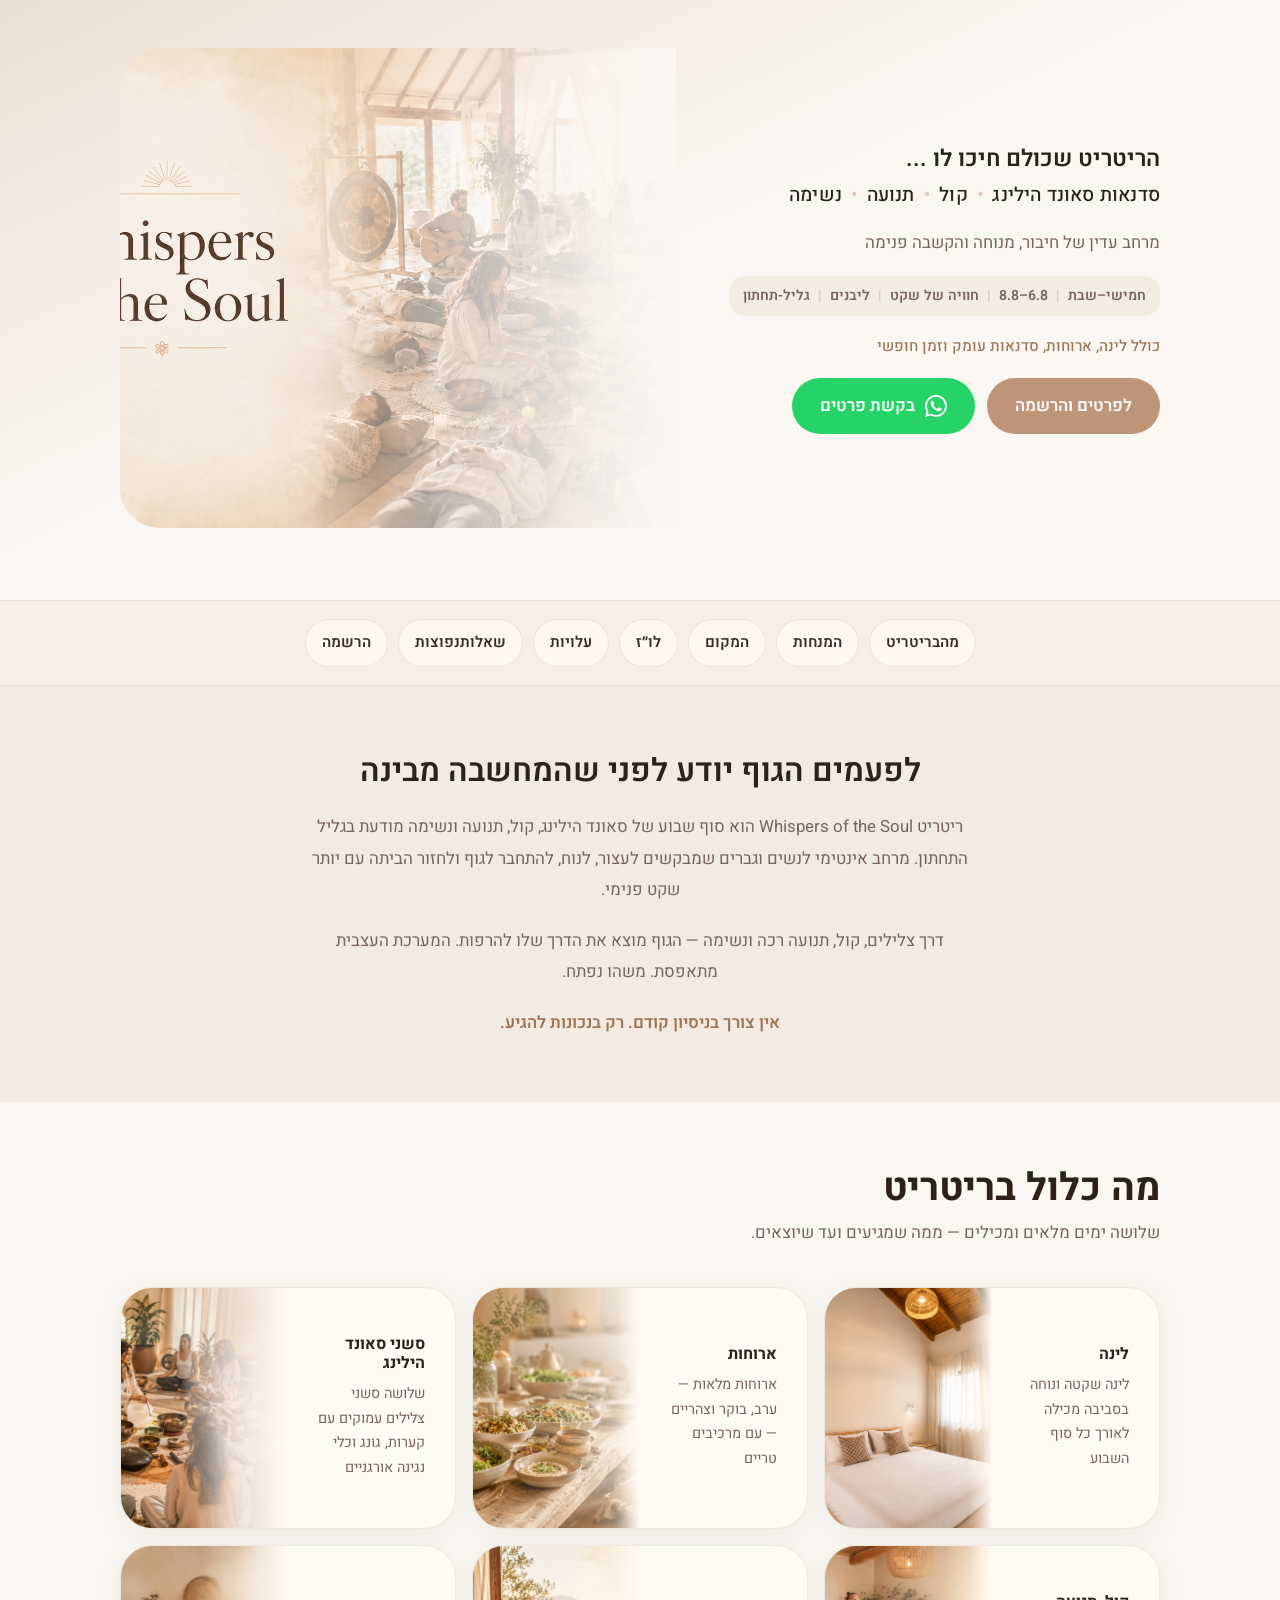
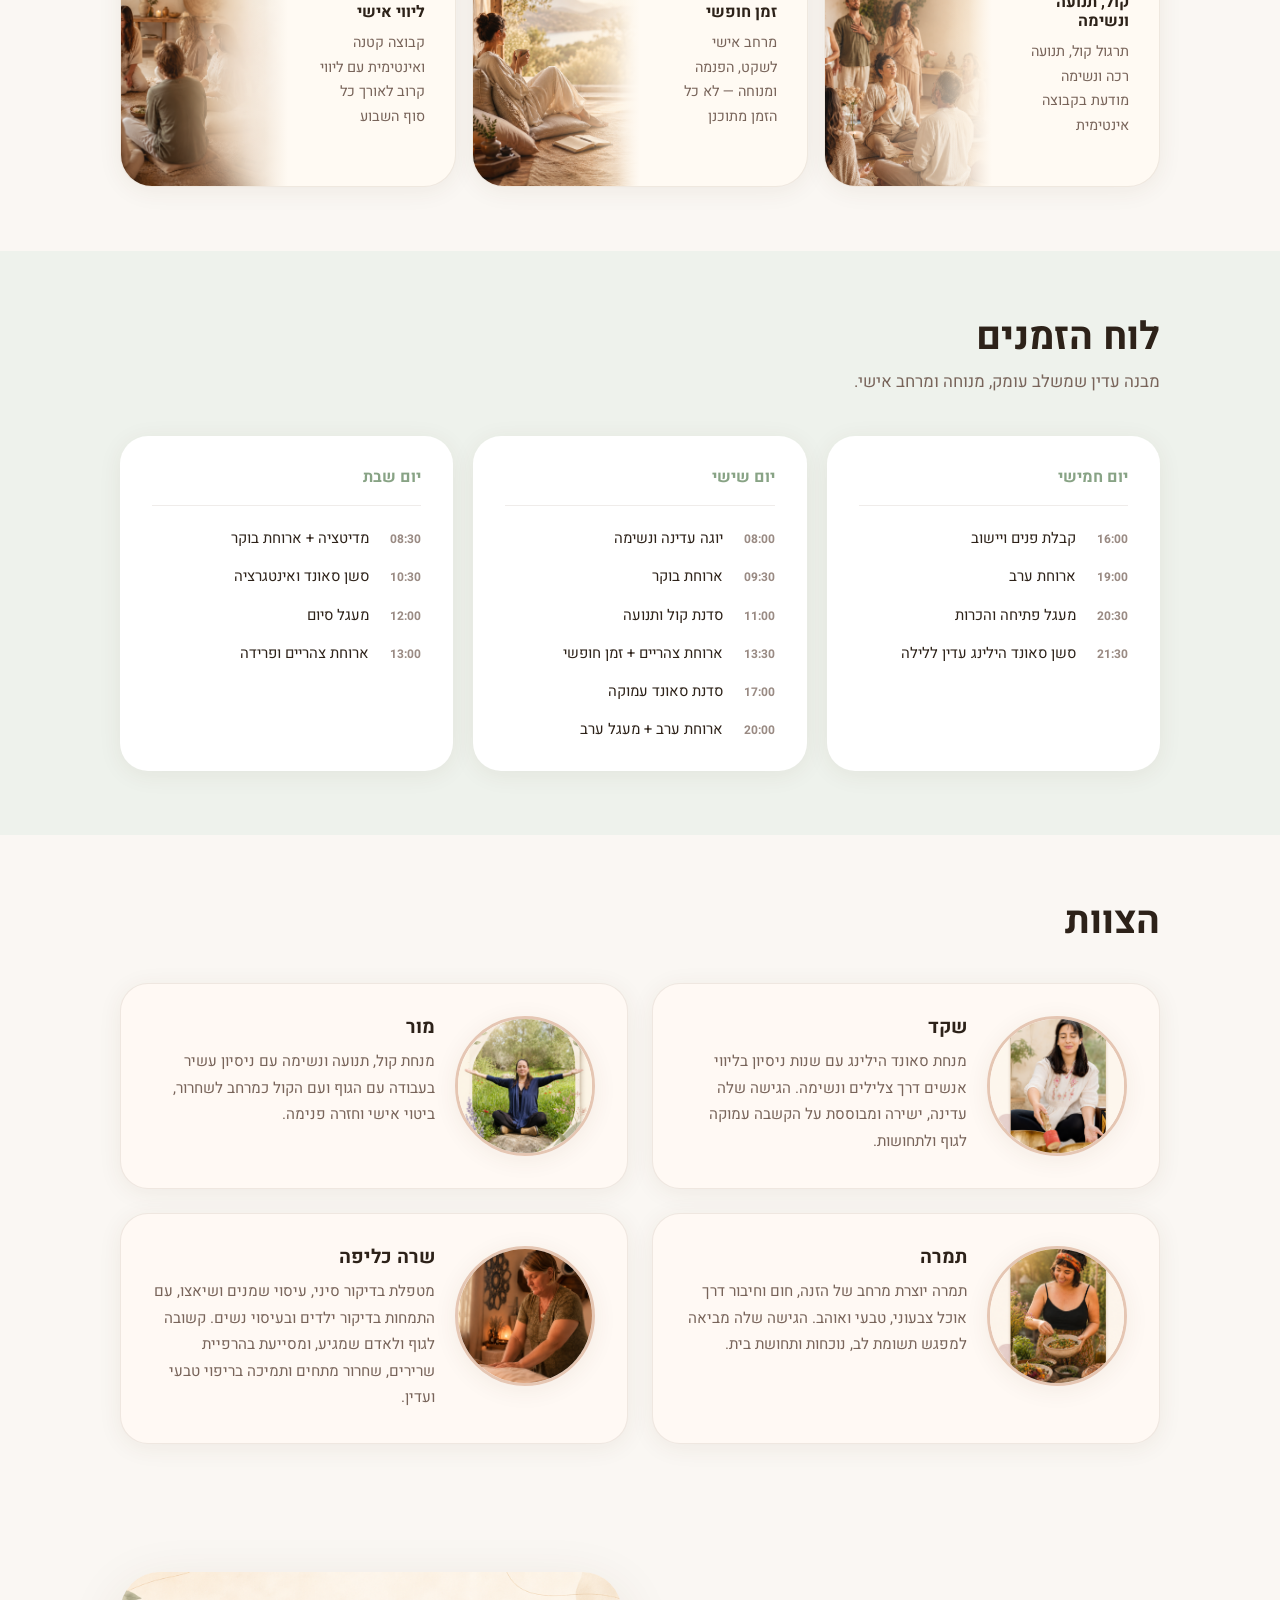
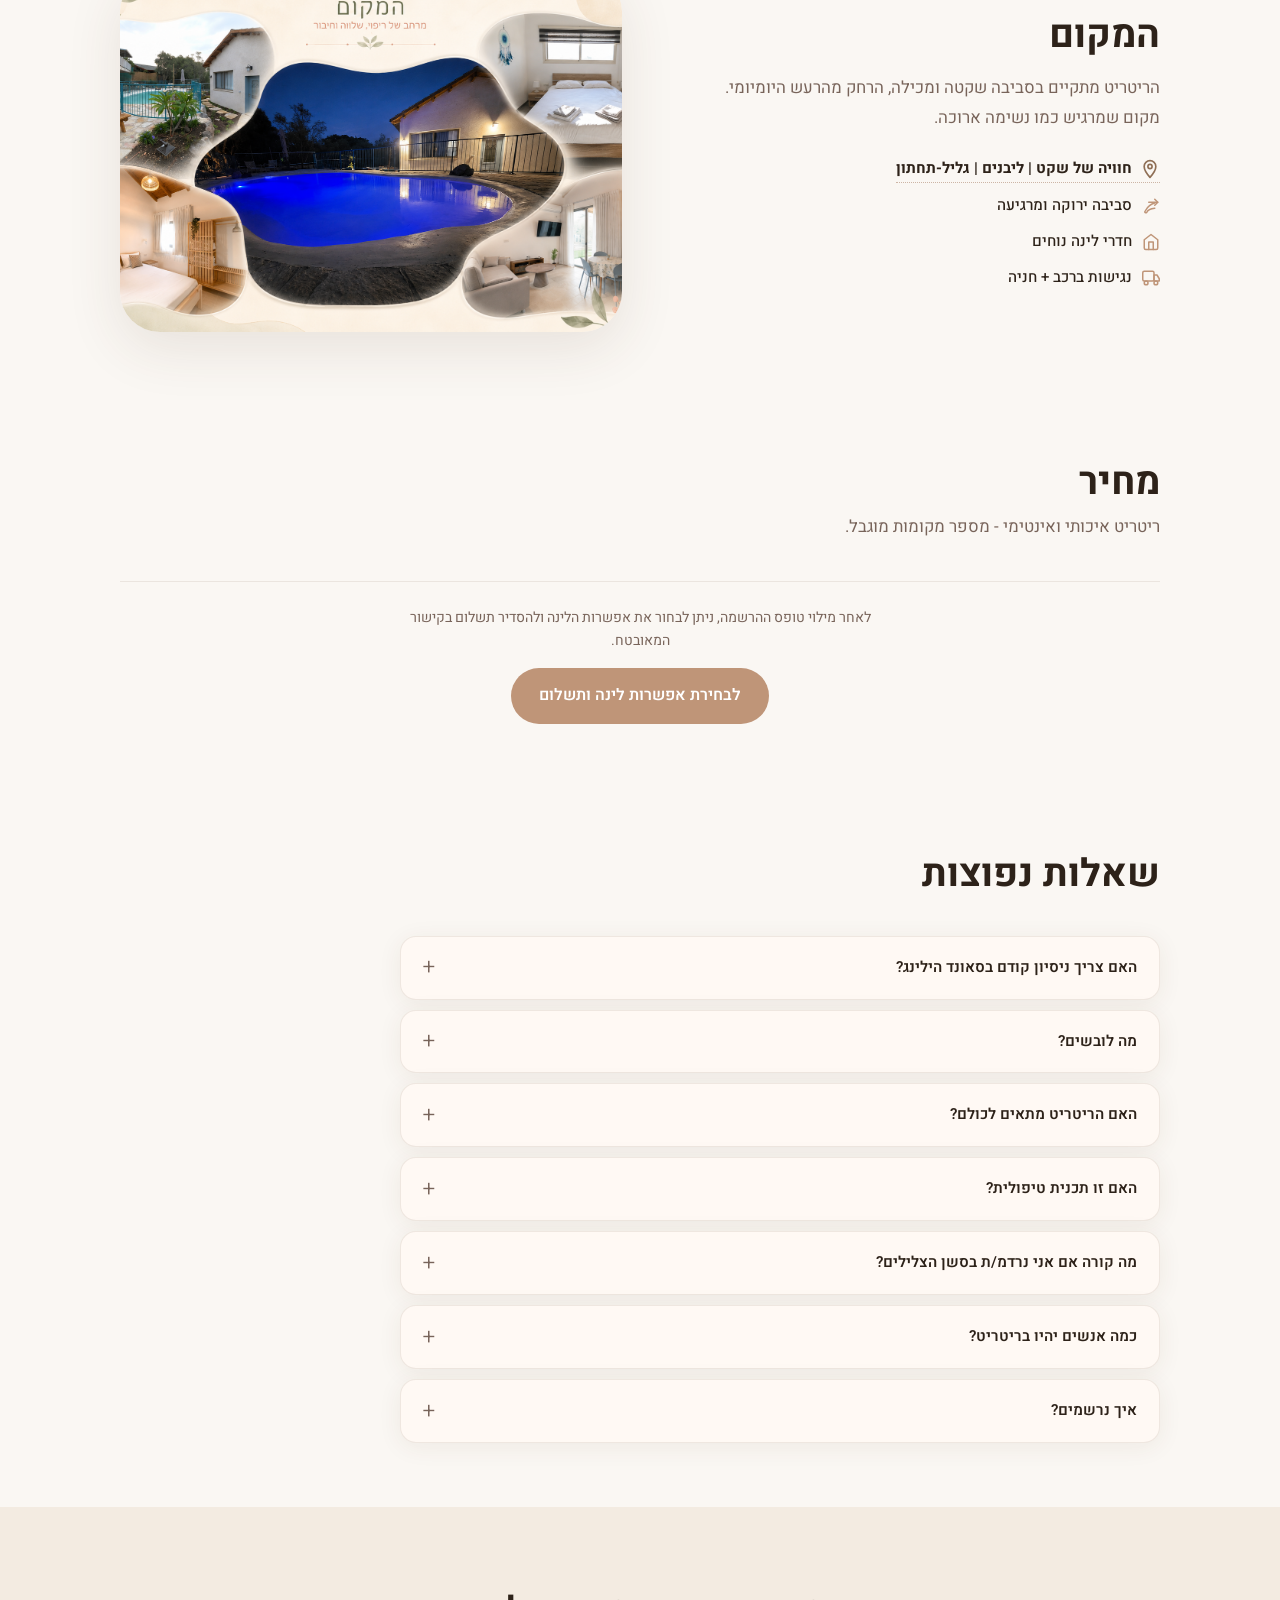
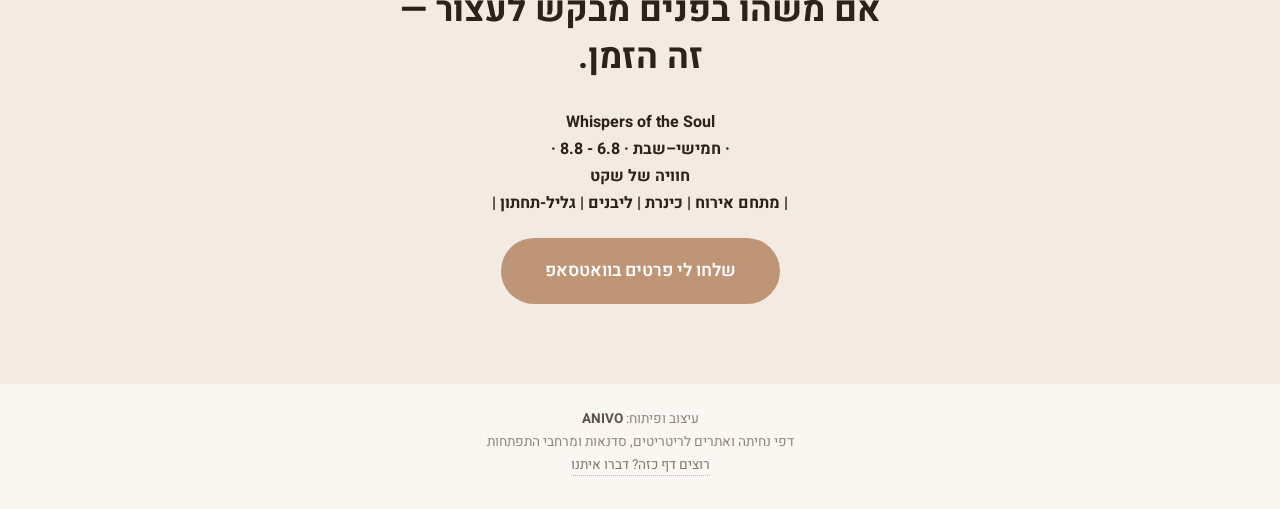
==== commit 984a67c0: "Update facilitators section and add Sarah" ====
--- a/public/index.html
+++ b/public/index.html
@@ -20,7 +20,7 @@
         <!-- Visual title is baked into the hero image; accessible H1 below for SEO/screen readers -->
         <h1 class="visually-hidden">Whispers of the Soul – ריטריט סאונד הילינג, קול, תנועה ונשימה בגליל התחתון</h1>
         <div class="hero-text">
-          <p class="hero-sub">ריטריט סאונד הילינג, קול, תנועה ונשימה</p>
+          <p class="hero-sub">הריטריט שכולם חיכו לו ...<br><span class="hero-topics">סדנאות סאונד הילינג <span class="topic-sep">•</span> קול <span class="topic-sep">•</span> תנועה <span class="topic-sep">•</span> נשימה</span></p>
           <p class="hero-desc">מרחב עדין של חיבור, מנוחה והקשבה פנימה</p>
 
           <div class="hero-meta">
@@ -196,8 +196,7 @@
     <section class="section facilitators-section" id="facilitators">
       <div class="container">
         <div class="section-head">
-          <h2>המנחות</h2>
-          <p>שתי נשים שמביאות ניסיון, חמימות ונוכחות אמיתית.</p>
+          <h2>הצוות</h2>
         </div>
         <div class="facilitators-grid">
           <div class="facilitator-card">
@@ -218,6 +217,26 @@
             <div class="facilitator-text">
               <h3>מור</h3>
               <p>מנחת קול, תנועה ונשימה עם ניסיון עשיר בעבודה עם הגוף ועם הקול כמרחב לשחרור, ביטוי אישי וחזרה פנימה.</p>
+            </div>
+          </div>
+          <div class="facilitator-card">
+            <div class="facilitator-img">
+              <img src="./images/sound-healing/facilitators/mama-tamara.png"
+                   alt="תמרה — אוכל, חום וחיבור" />
+            </div>
+            <div class="facilitator-text">
+              <h3>תמרה</h3>
+              <p>תמרה יוצרת מרחב של הזנה, חום וחיבור דרך אוכל צבעוני, טבעי ואוהב. הגישה שלה מביאה למפגש תשומת לב, נוכחות ותחושת בית.</p>
+            </div>
+          </div>
+          <div class="facilitator-card">
+            <div class="facilitator-img">
+              <img src="./images/sound-healing/facilitators/sara.png"
+                   alt="שרה כליפה — דיקור סיני, עיסוי שמנים ושיאצו" />
+            </div>
+            <div class="facilitator-text">
+              <h3>שרה כליפה</h3>
+              <p>מטפלת בדיקור סיני, עיסוי שמנים ושיאצו, עם התמחות בדיקור ילדים ובעיסוי נשים. קשובה לגוף ולאדם שמגיע, ומסייעת בהרפיית שרירים, שחרור מתחים ותמיכה בריפוי טבעי ועדין.</p>
             </div>
           </div>
         </div>
@@ -350,8 +369,9 @@
   <footer class="final-cta" id="registration">
     <div class="container">
       <div class="final-inner">
-        <h2>אם משהו בפנים מבקש לעצור —<br>זה הזמן.</h2>
-        <p><b> Whispers of the Soul</b><br> · חמישי–שבת · 6.8 - 8.8 ·<br> חוויה של שקט<br> | מתחם אירוח | כינרת | ליבנים | גליל-תחתון |</p>
+        <b><h2>אם משהו בפנים מבקש לעצור —<br>זה הזמן.</h2>
+        <p><b><br> Whispers of the Soul</b><br> · חמישי–שבת · 6.8 - 8.8 ·<br> חוויה של שקט<br> | מתחם אירוח | כינרת | ליבנים | גליל-תחתון |</p>
+        </b>
         <a href="https://wa.me/972548170944?text=%D7%94%D7%99%D7%99%20%D7%A9%D7%A7%D7%93%2C%20%D7%90%D7%A9%D7%9E%D7%97%20%D7%9C%D7%A7%D7%91%D7%9C%20%D7%A4%D7%A8%D7%98%D7%99%D7%9D%20%D7%A2%D7%9C%20%D7%A8%D7%99%D7%98%D7%A8%D7%99%D7%98%20Whispers%20of%20the%20Soul%20%D7%91%D7%AA%D7%90%D7%A8%D7%99%D7%9B%D7%99%D7%9D%206.8%E2%80%938.8%20%D7%91%D7%9C%D7%99%D7%91%D7%A0%D7%99%D7%9D"
            class="btn btn-primary btn-lg" target="_blank" rel="noopener">
           שלחו לי פרטים בוואטסאפ
--- a/public/styles.css
+++ b/public/styles.css
@@ -179,14 +179,27 @@
 }
 
 .hero-sub {
-  font-size: clamp(1.05rem, 2.5vw, 1.2rem);
+  font-size: clamp(1.2rem, 3vw, 1.45rem);
   font-weight: 600;
   margin: 0;
-  line-height: 1.45;
+  line-height: 1.5;
+}
+
+.hero-topics {
+  display: inline-block;
+  font-size: clamp(1rem, 2.5vw, 1.2rem);
+  font-weight: 500;
+  letter-spacing: .01em;
+}
+
+.topic-sep {
+  color: var(--blush);
+  margin: 0 4px;
+  font-weight: 400;
 }
 
 .hero-desc {
-  font-size: 1rem;
+  font-size: 1.05rem;
   color: var(--muted);
   margin: 0;
 }
@@ -200,7 +213,7 @@
   background: rgba(243, 235, 225, .90);
   border-radius: var(--r-sm);
   padding: 8px 14px;
-  font-size: .8rem;
+  font-size: .88rem;
   font-weight: 600;
   color: var(--muted);
   max-width: 100%;
@@ -209,7 +222,7 @@
 .sep { color: var(--blush); }
 
 .hero-includes {
-  font-size: .88rem;
+  font-size: .95rem;
   font-weight: 500;
   color: var(--clay-dark);
   margin: 0;
@@ -230,6 +243,7 @@
   max-width: 300px;
   min-height: 52px;
   gap: 10px;
+  font-size: 1.05rem;
 }
 
 /* WhatsApp icon: fixed size, never shrinks */
@@ -599,8 +613,8 @@
 }
 
 .facilitator-img {
-  width: 100px;
-  height: 100px;
+  width: 140px;
+  height: 140px;
   border-radius: 50%;
   overflow: hidden;
   border: 3px solid var(--blush);
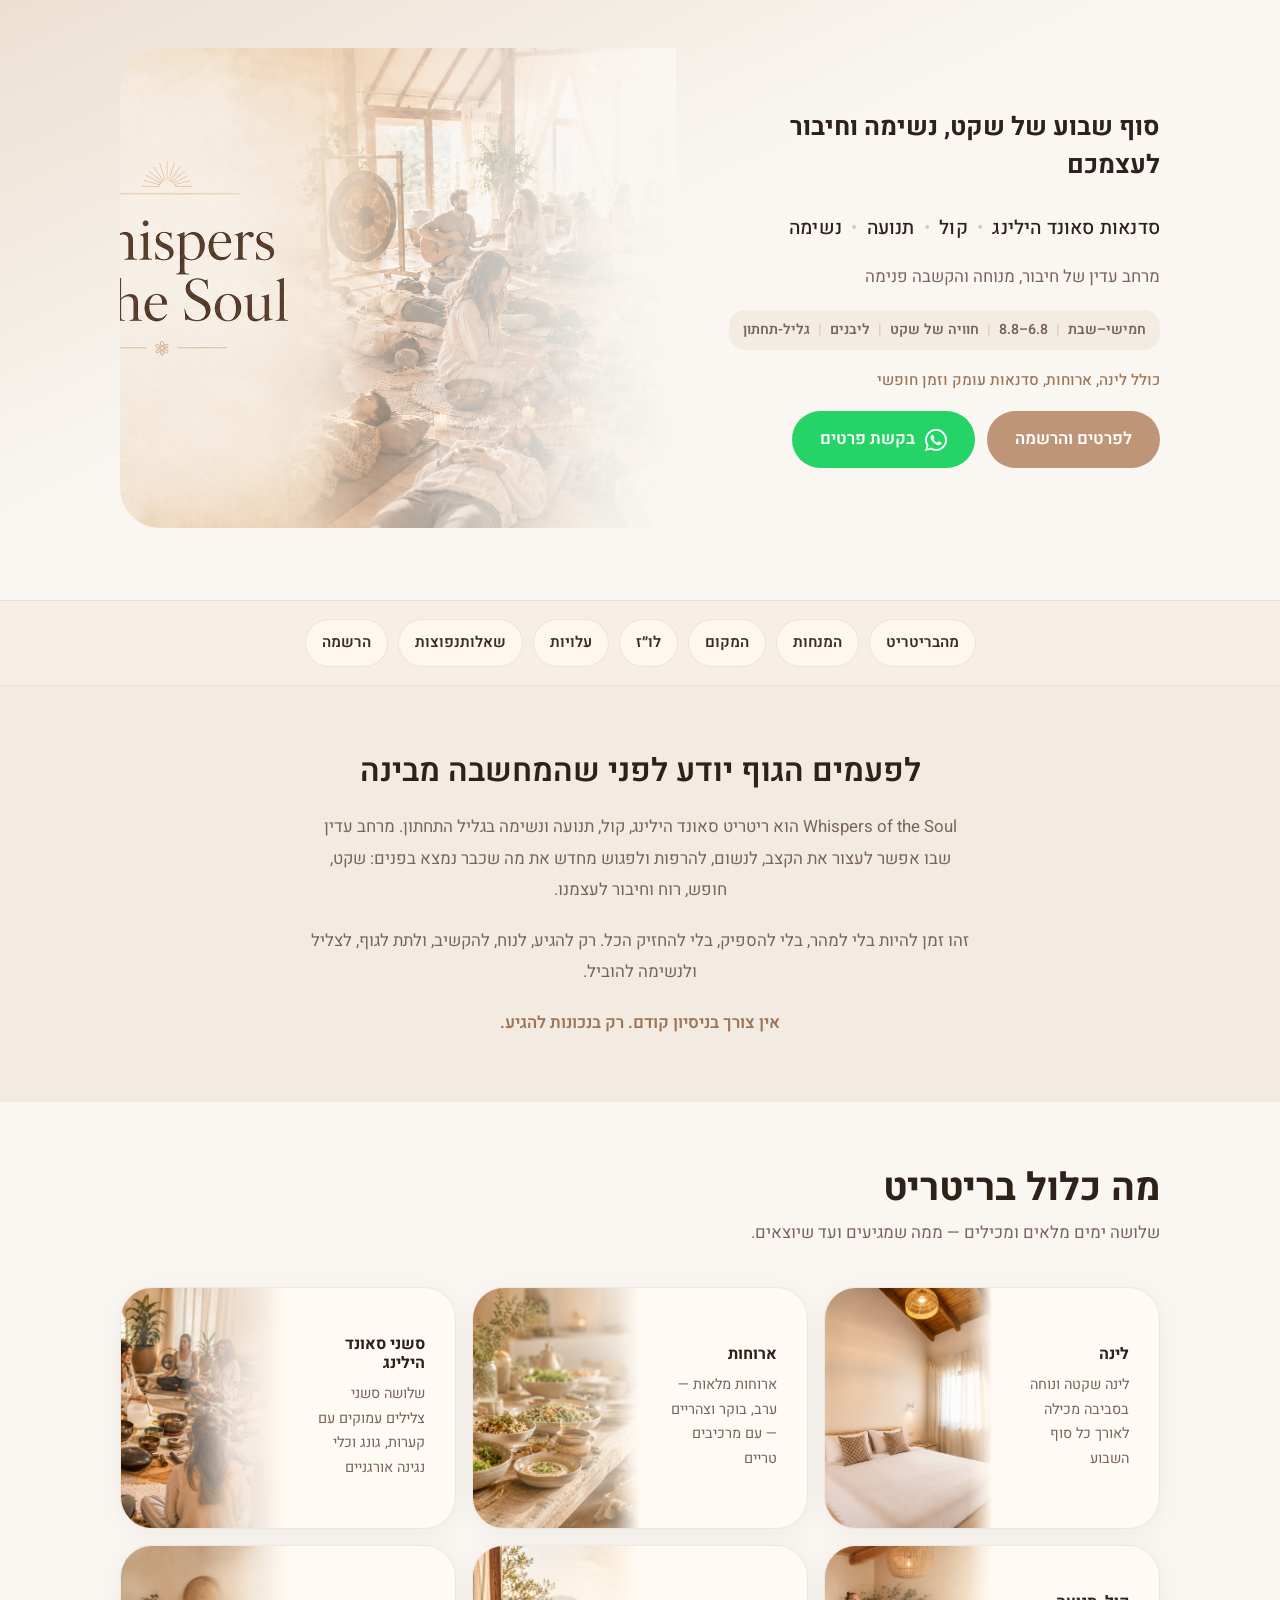
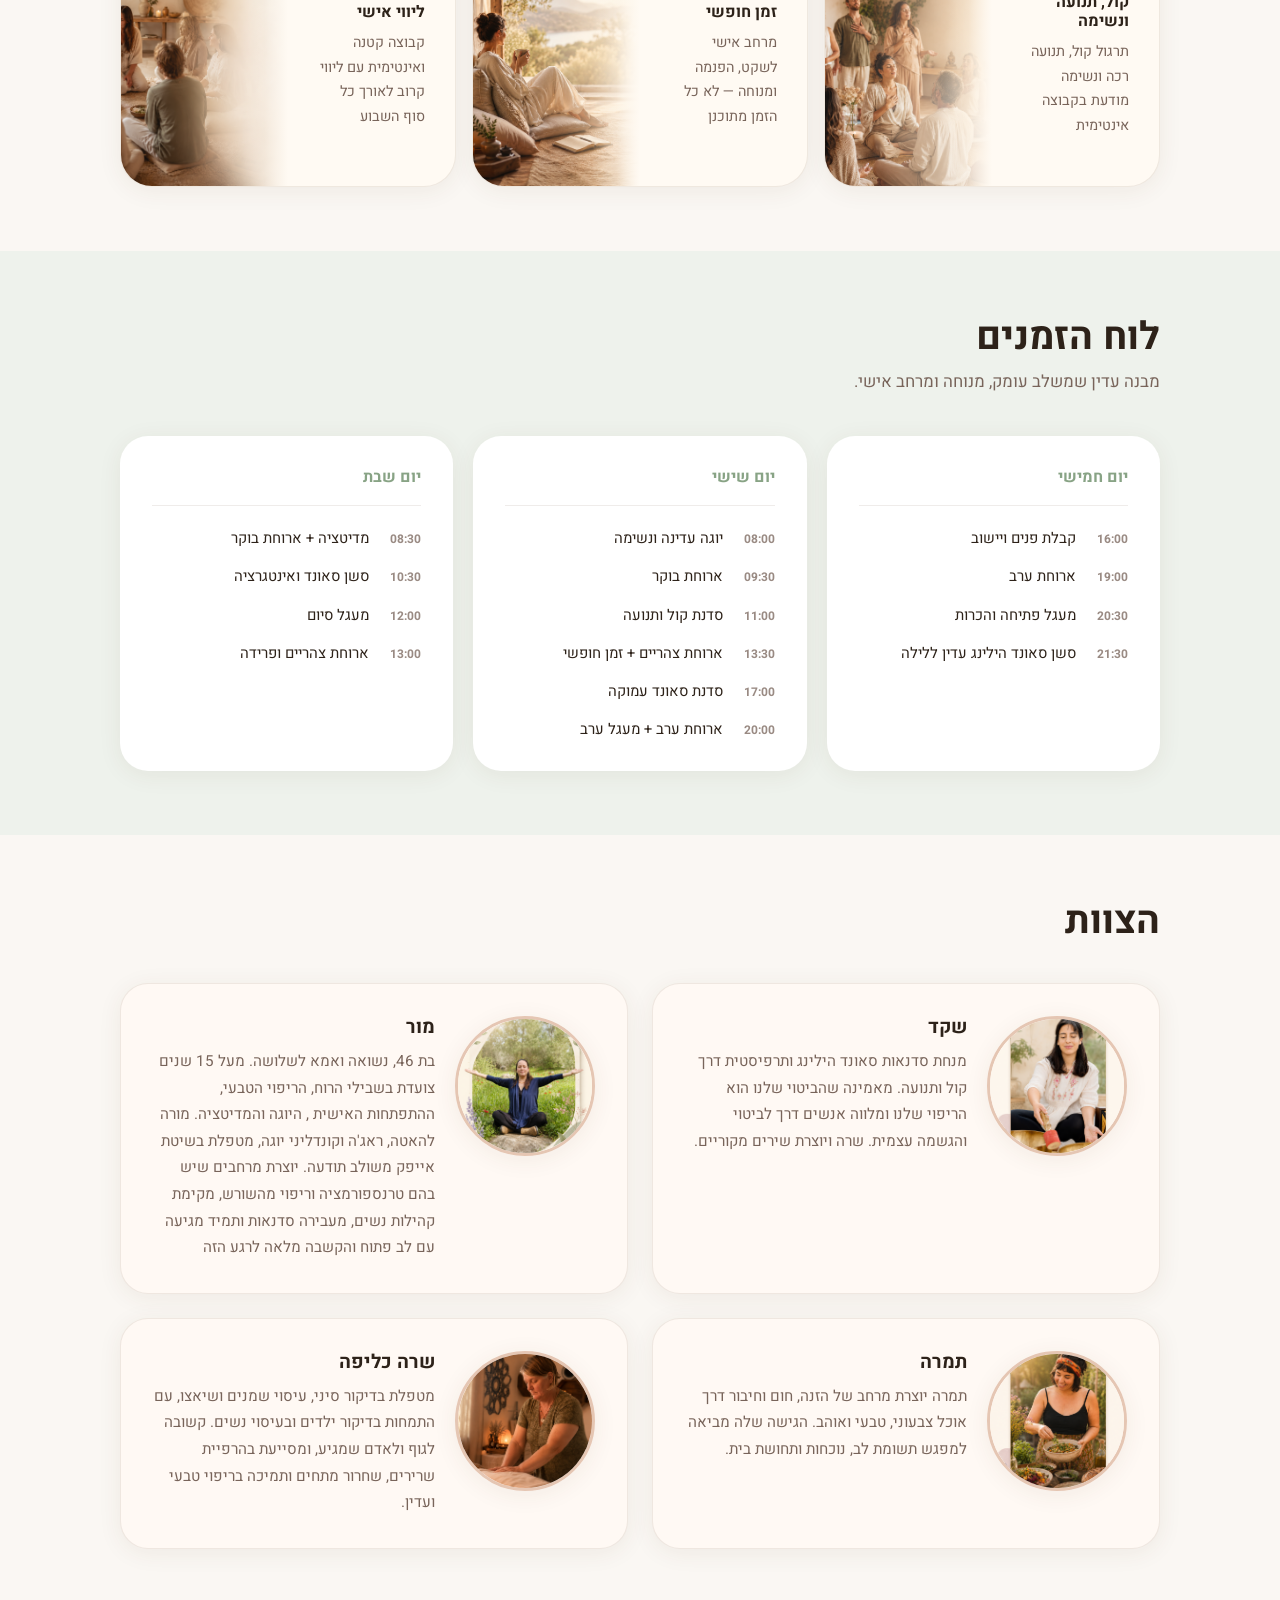
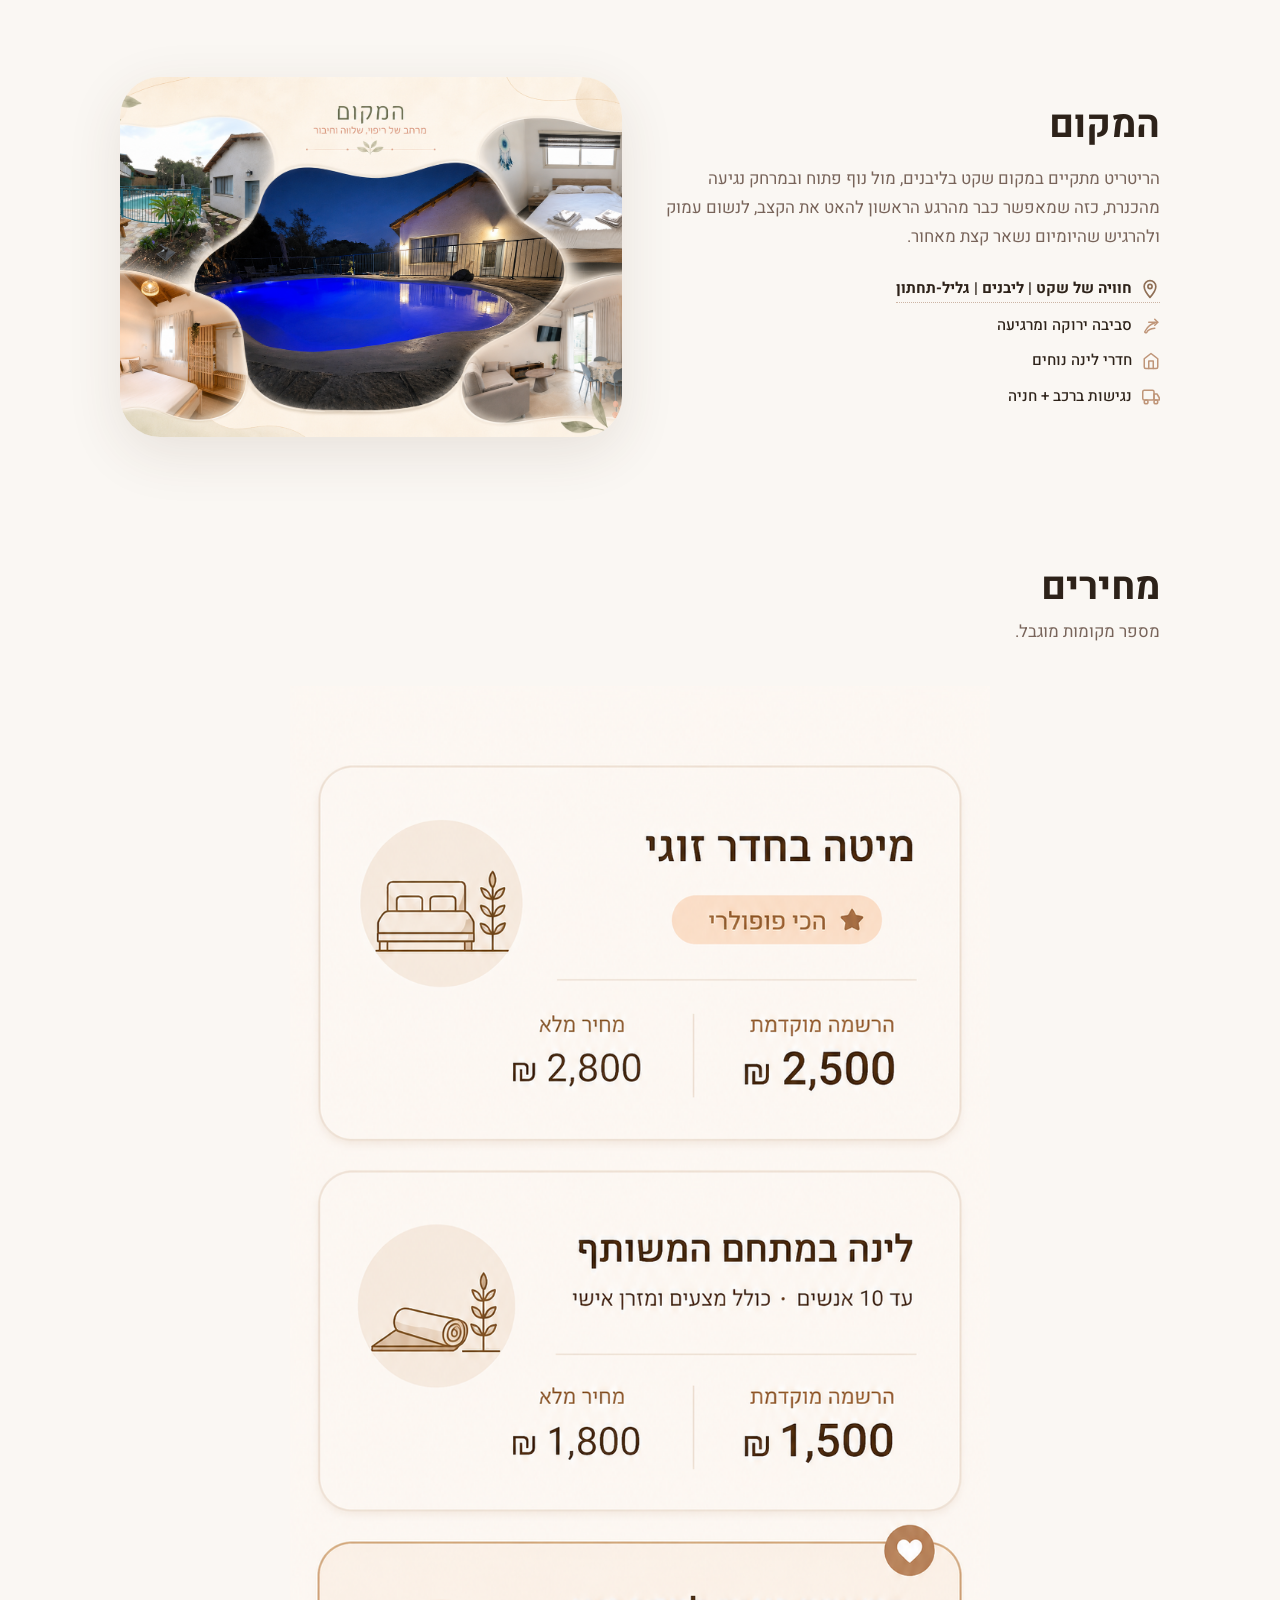
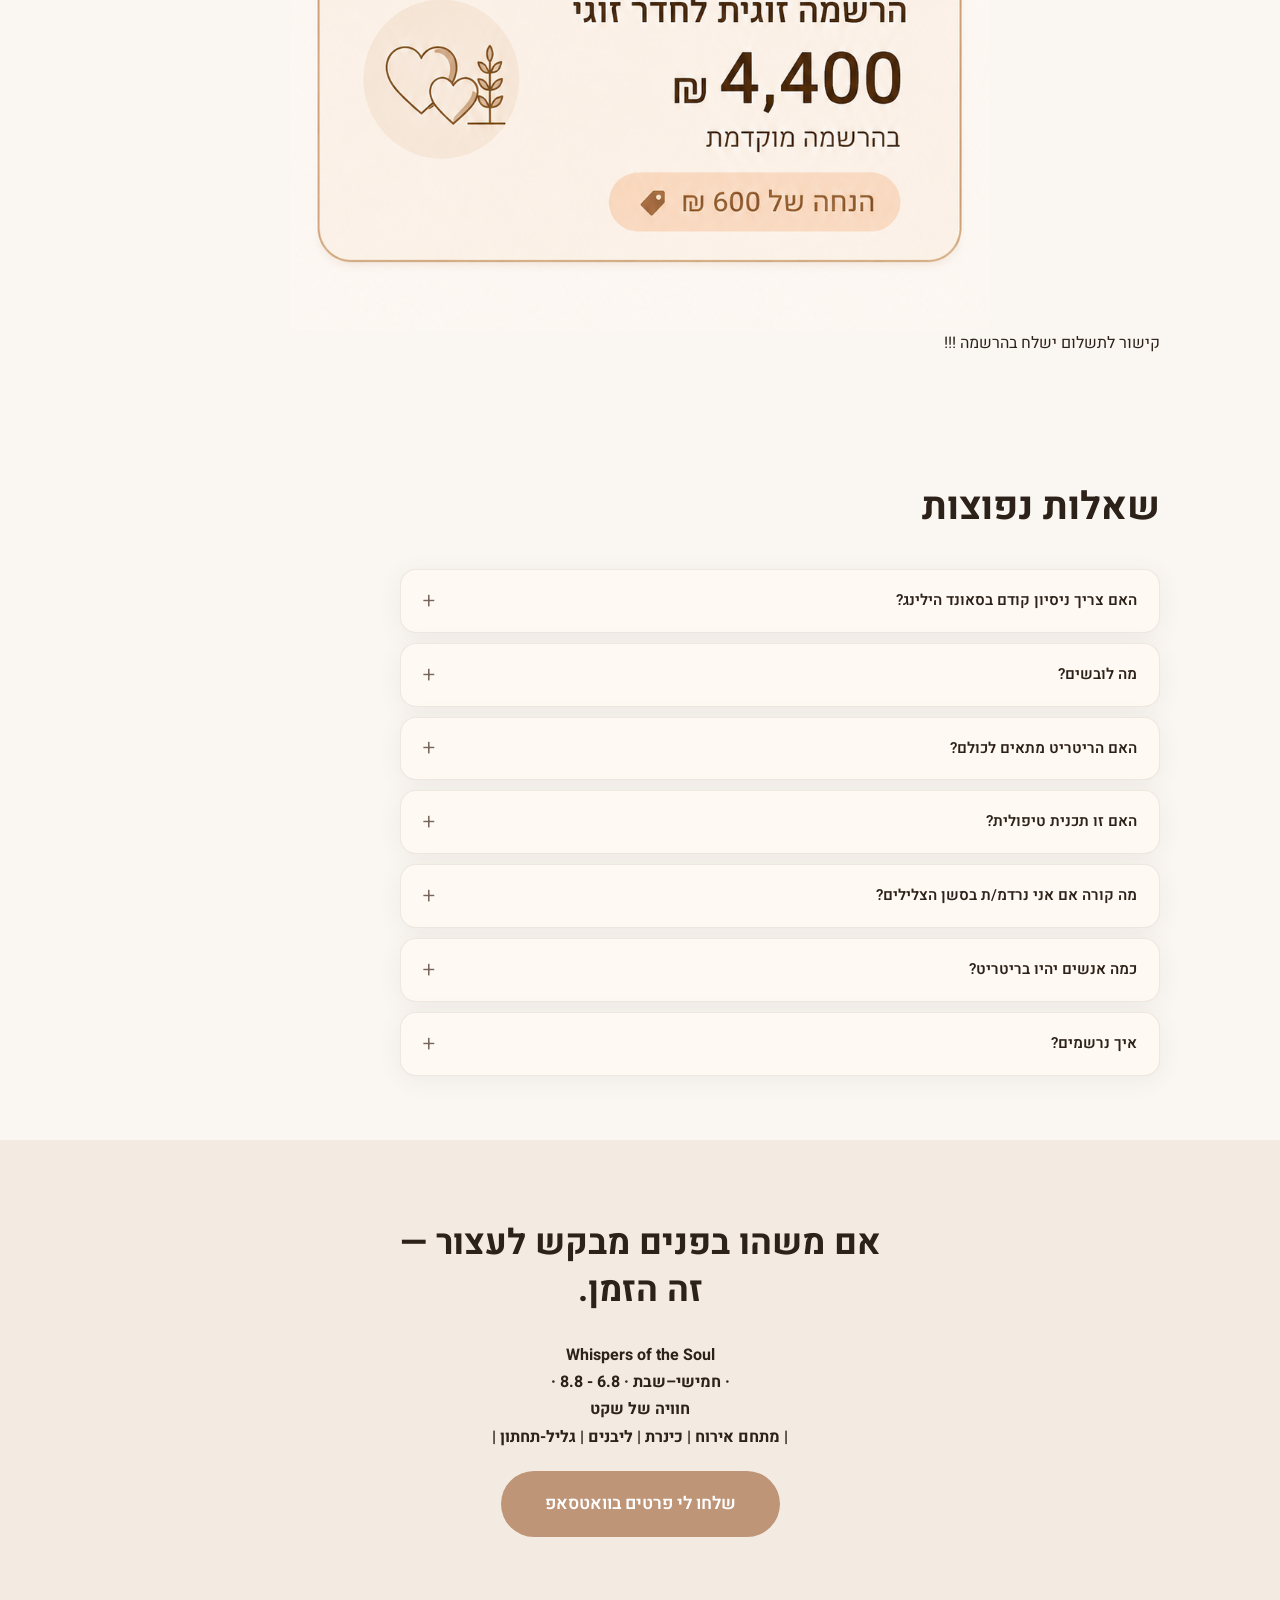
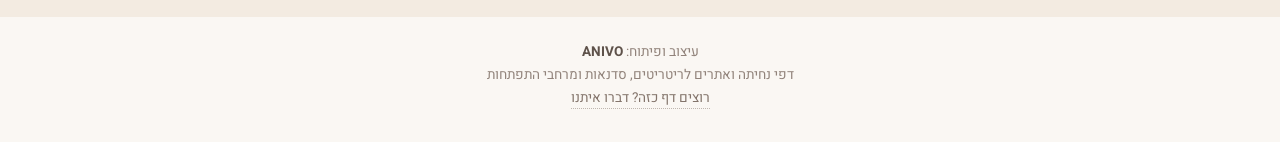
==== commit 79fe9151: "Update retreat pricing section" ====
--- a/public/index.html
+++ b/public/index.html
@@ -20,7 +20,7 @@
         <!-- Visual title is baked into the hero image; accessible H1 below for SEO/screen readers -->
         <h1 class="visually-hidden">Whispers of the Soul – ריטריט סאונד הילינג, קול, תנועה ונשימה בגליל התחתון</h1>
         <div class="hero-text">
-          <p class="hero-sub">הריטריט שכולם חיכו לו ...<br><span class="hero-topics">סדנאות סאונד הילינג <span class="topic-sep">•</span> קול <span class="topic-sep">•</span> תנועה <span class="topic-sep">•</span> נשימה</span></p>
+          <p class="hero-sub"><b>סוף שבוע של שקט, נשימה וחיבור לעצמכם</b><span class="hero-topics"><br>סדנאות סאונד הילינג <span class="topic-sep">•</span> קול <span class="topic-sep">•</span> תנועה <span class="topic-sep">•</span> נשימה</span></p>
           <p class="hero-desc">מרחב עדין של חיבור, מנוחה והקשבה פנימה</p>
 
           <div class="hero-meta">
@@ -78,8 +78,8 @@
       <div class="container">
         <div class="intro-inner">
           <h2>לפעמים הגוף יודע לפני שהמחשבה מבינה</h2>
-          <p>ריטריט Whispers of the Soul הוא סוף שבוע של סאונד הילינג, קול, תנועה ונשימה מודעת בגליל התחתון. מרחב אינטימי לנשים וגברים שמבקשים לעצור, לנוח, להתחבר לגוף ולחזור הביתה עם יותר שקט פנימי.</p>
-          <p>דרך צלילים, קול, תנועה רכה ונשימה — הגוף מוצא את הדרך שלו להרפות. המערכת העצבית מתאפסת. משהו נפתח.</p>
+          <p> Whispers of the Soul הוא ריטריט סאונד הילינג, קול, תנועה ונשימה בגליל התחתון. מרחב עדין שבו אפשר לעצור את הקצב, לנשום, להרפות ולפגוש מחדש את מה שכבר נמצא בפנים: שקט, חופש, רוח וחיבור לעצמנו.</p>
+          <p>זהו זמן להיות בלי למהר, בלי להספיק, בלי להחזיק הכל. רק להגיע, לנוח, להקשיב, ולתת לגוף, לצליל ולנשימה להוביל.</p>
           <p class="intro-closing">אין צורך בניסיון קודם. רק בנכונות להגיע.</p>
         </div>
       </div>
@@ -206,7 +206,7 @@
             </div>
             <div class="facilitator-text">
               <h3>שקד</h3>
-              <p>מנחת סאונד הילינג עם שנות ניסיון בליווי אנשים דרך צלילים ונשימה. הגישה שלה עדינה, ישירה ומבוססת על הקשבה עמוקה לגוף ולתחושות.</p>
+              <p>מנחת סדנאות סאונד הילינג ותרפיסטית דרך קול ותנועה.  מאמינה שהביטוי שלנו הוא הריפוי שלנו ומלווה אנשים דרך לביטוי והגשמה עצמית.  שרה ויוצרת שירים מקוריים.</p>
             </div>
           </div>
           <div class="facilitator-card">
@@ -216,7 +216,7 @@
             </div>
             <div class="facilitator-text">
               <h3>מור</h3>
-              <p>מנחת קול, תנועה ונשימה עם ניסיון עשיר בעבודה עם הגוף ועם הקול כמרחב לשחרור, ביטוי אישי וחזרה פנימה.</p>
+              <p>בת 46, נשואה ואמא לשלושה.  מעל 15 שנים צועדת בשבילי הרוח, הריפוי הטבעי, ההתפתחות האישית , היוגה והמדיטציה.  מורה להאטה, ראג'ה וקונדליני יוגה, מטפלת בשיטת אייפק משולב תודעה.  יוצרת מרחבים שיש בהם טרנספורמציה וריפוי מהשורש, מקימת קהילות נשים, מעבירה סדנאות ותמיד מגיעה עם לב פתוח והקשבה מלאה לרגע הזה</p>
             </div>
           </div>
           <div class="facilitator-card">
@@ -249,7 +249,7 @@
         <div class="venue-inner">
           <div class="venue-text">
             <h2>המקום</h2>
-            <p>הריטריט מתקיים בסביבה שקטה ומכילה, הרחק מהרעש היומיומי.<br>מקום שמרגיש כמו נשימה ארוכה.</p>
+            <p> הריטריט מתקיים במקום שקט בליבנים, מול נוף פתוח ובמרחק נגיעה מהכנרת, כזה שמאפשר כבר מהרגע הראשון להאט את הקצב, לנשום עמוק ולהרגיש שהיומיום נשאר קצת מאחור.</p>
             <ul class="venue-list">
               <li>
                 <a href="https://maps.app.goo.gl/iQgxyH6PDdkLcmp38"
@@ -309,19 +309,18 @@
     <section class="section pricing-section" id="pricing">
       <div class="container">
         <div class="section-head">
-          <h2>מחיר</h2>
-          <p>ריטריט איכותי ואינטימי - מספר מקומות מוגבל.</p>
+          <h2>מחירים</h2>
+          <p> מספר מקומות מוגבל.</p>
         </div>
               
-        <div class="pricing-payment">
-          <p class="pricing-payment-note">לאחר מילוי טופס ההרשמה, ניתן לבחור את אפשרות הלינה ולהסדיר תשלום בקישור המאובטח.</p>
-          <a href="https://meshulam.co.il/quick_payment?b=f92ba7b289bad2bb7f49efb7beba599f"
-             target="_blank" rel="noopener noreferrer"
-             class="btn btn-primary">
-            לבחירת אפשרות לינה ותשלום
-          </a>
-        </div>
-      </div>
+        <img
+          src="./images/prices.png"
+          alt="אפשרויות לינה ומחירי הריטריט"
+          style="display:block;margin:0 auto;width:100%;max-width:700px;"
+        />
+        <p>קישור לתשלום ישלח בהרשמה !!!</p>
+      </div>
+      
     </section>
 
     <!-- ========== FAQ ========== -->
--- a/public/styles.css
+++ b/public/styles.css
@@ -179,7 +179,7 @@
 }
 
 .hero-sub {
-  font-size: clamp(1.2rem, 3vw, 1.45rem);
+  font-size: clamp(18px, 2vw, 28px);
   font-weight: 600;
   margin: 0;
   line-height: 1.5;
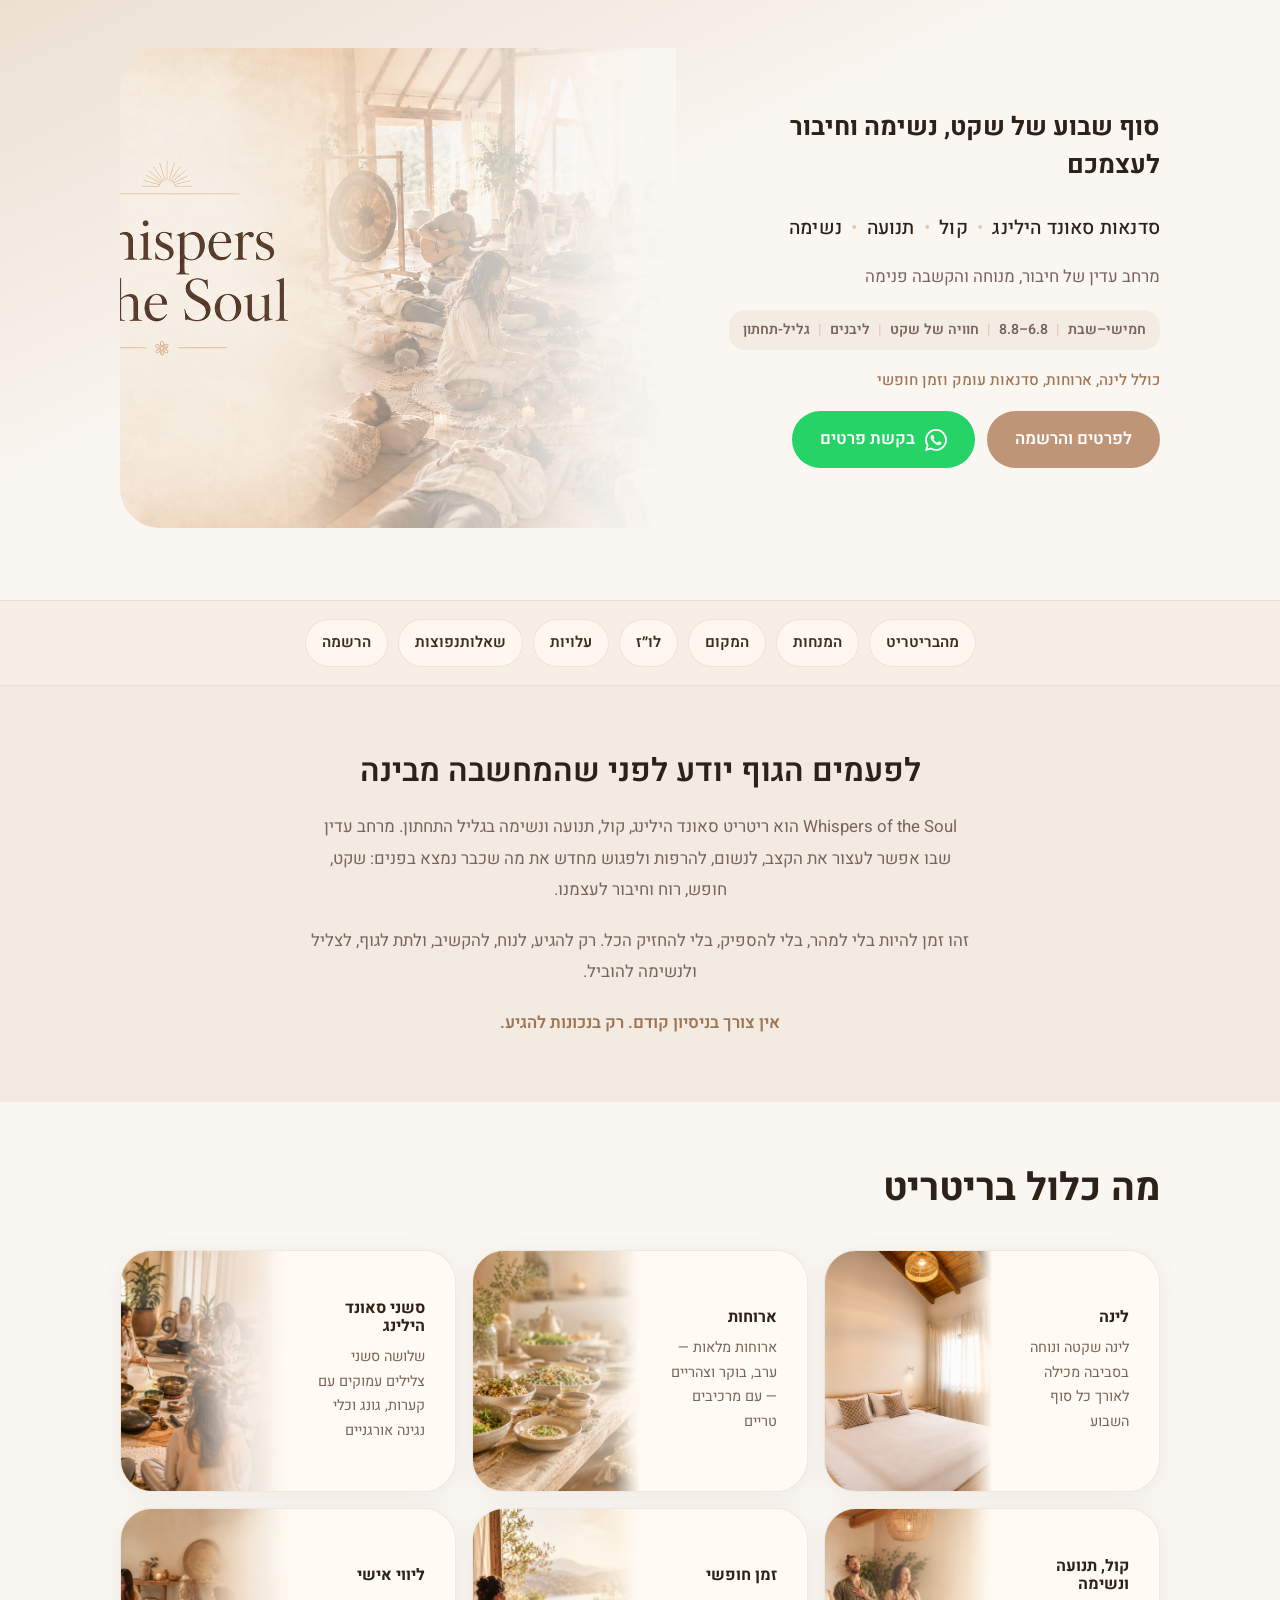
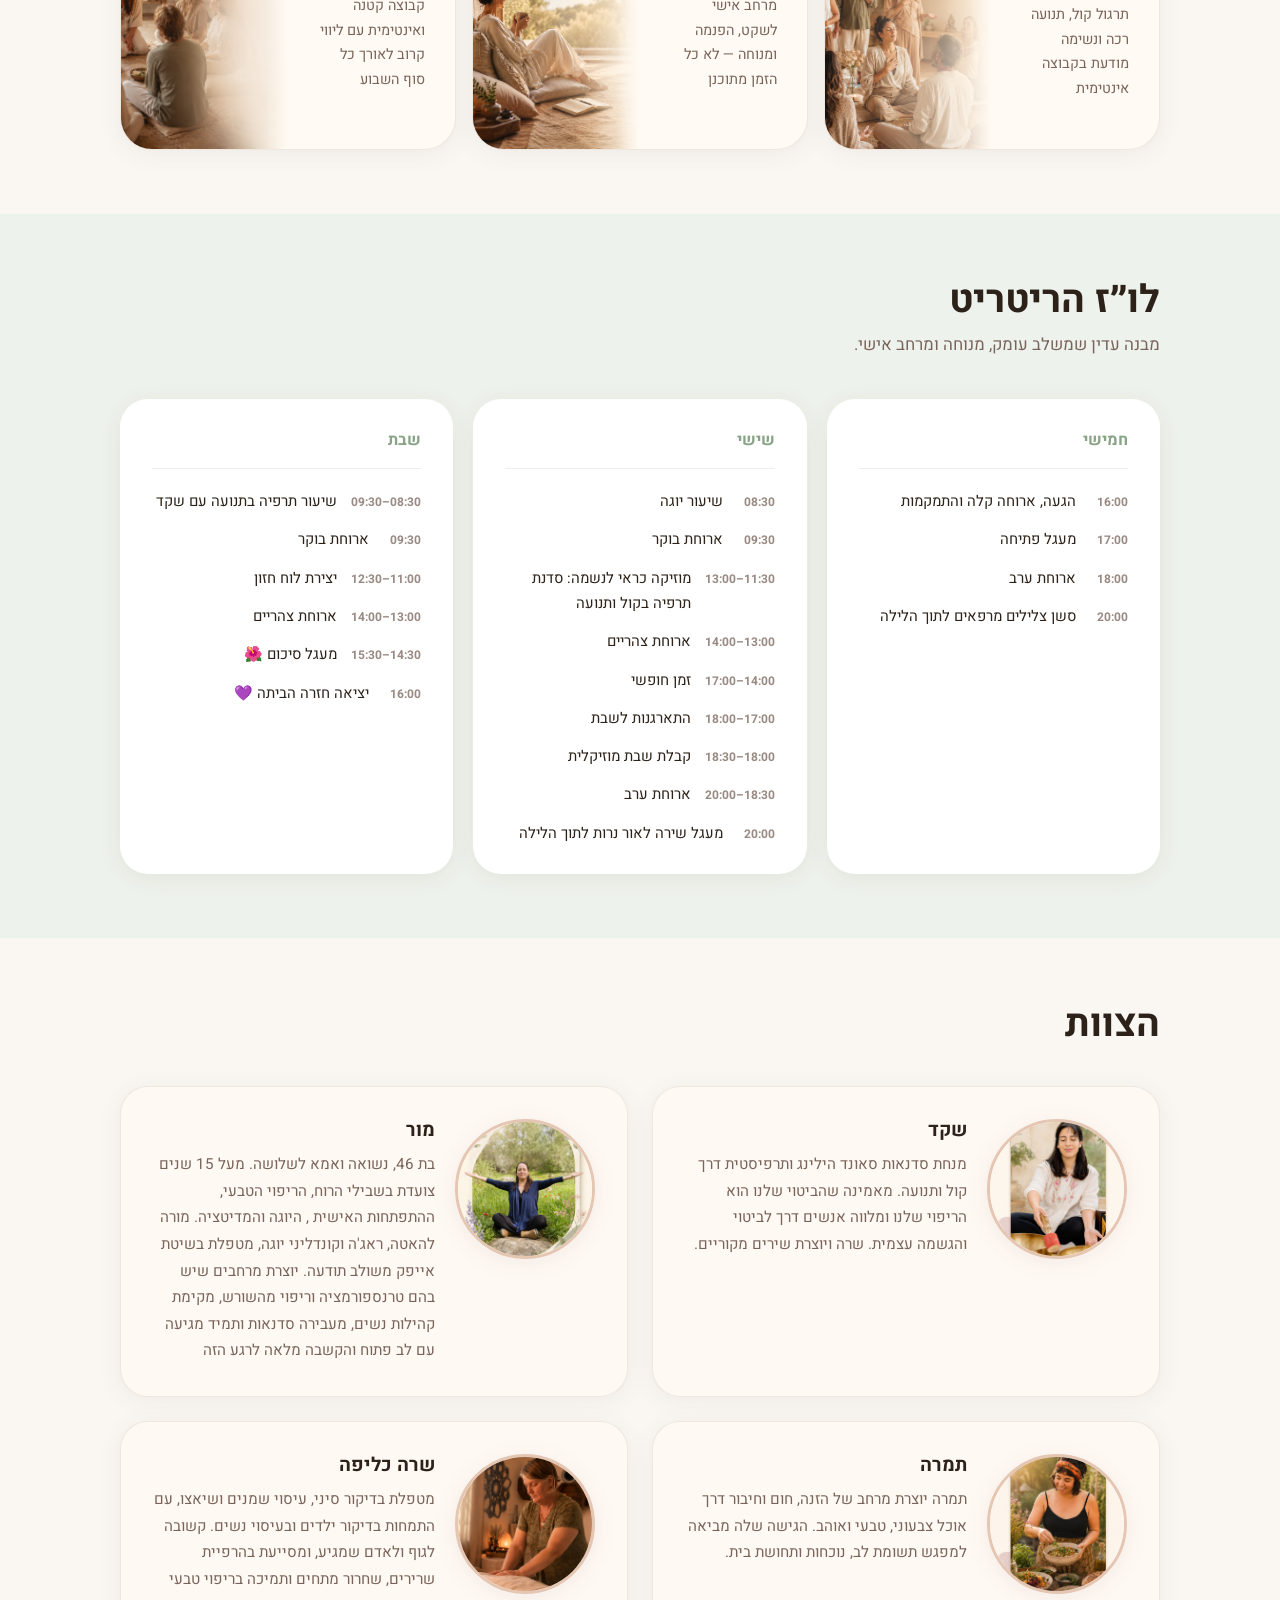
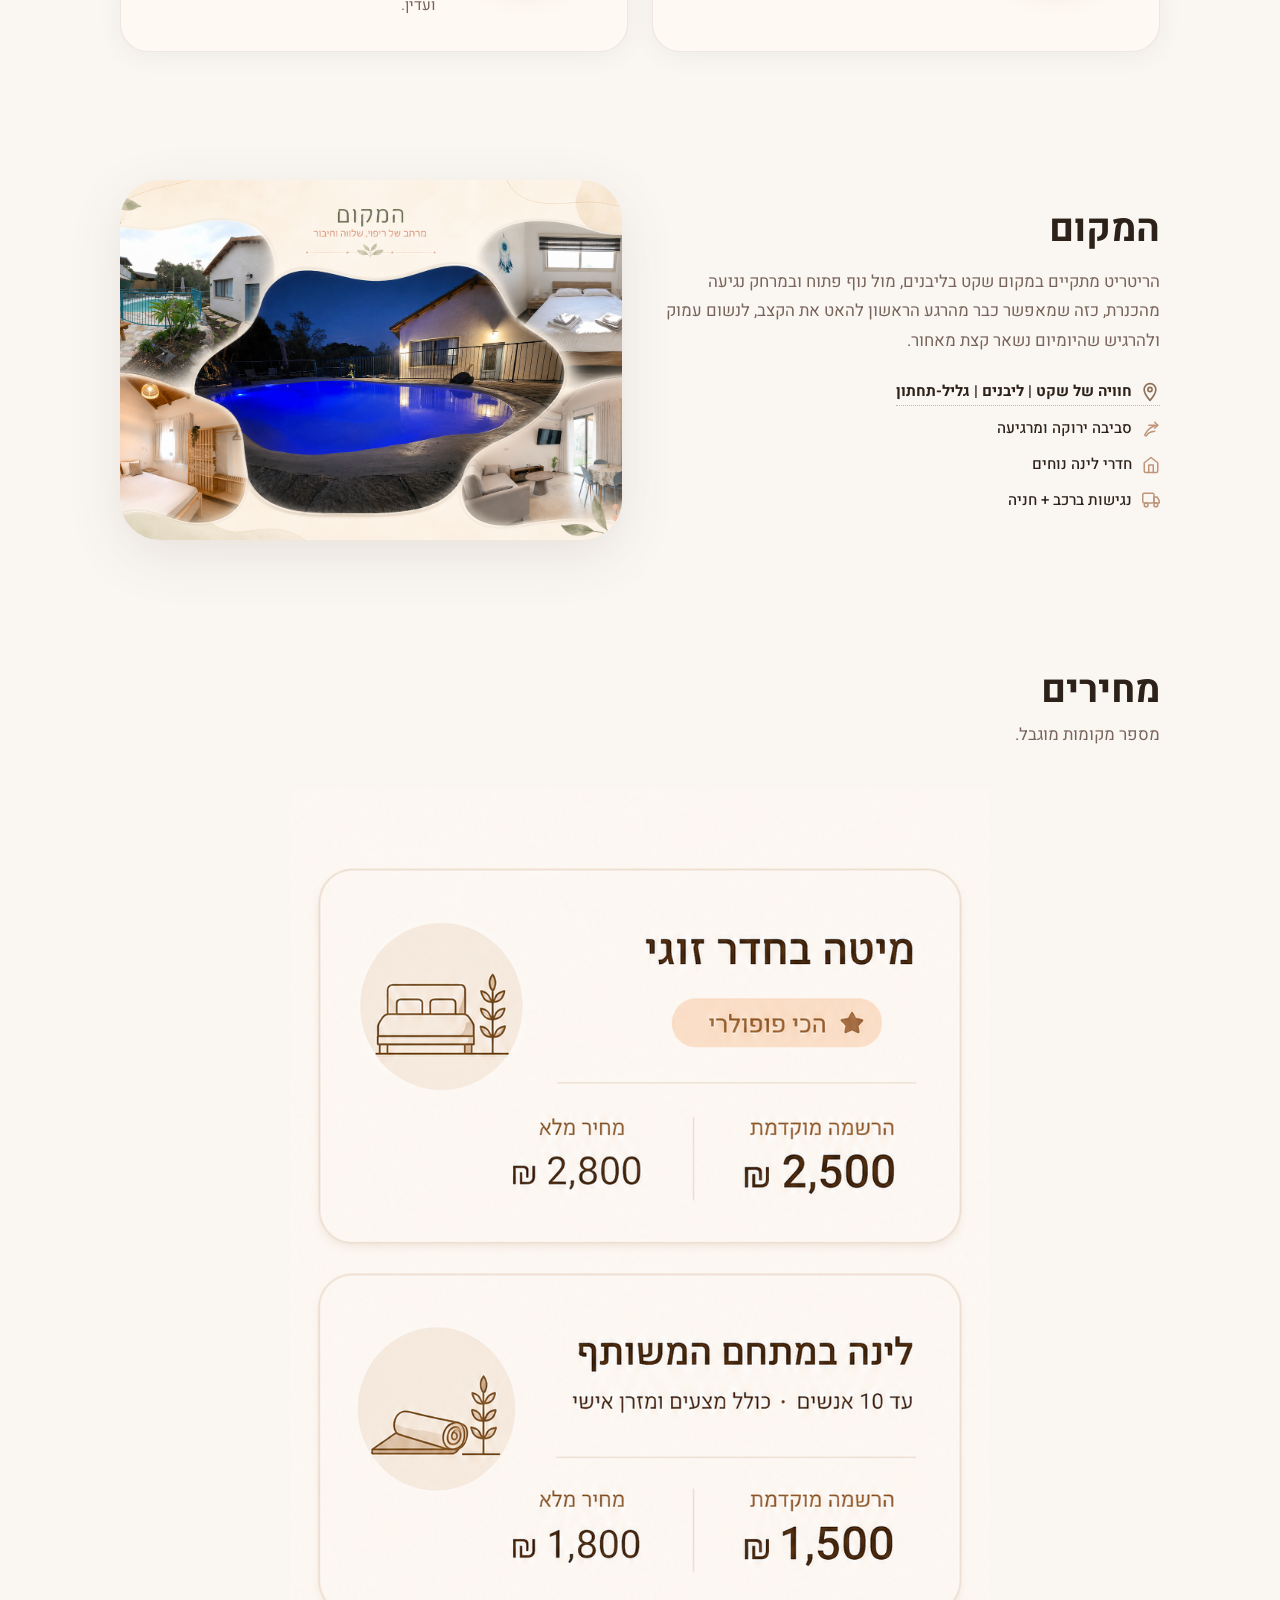
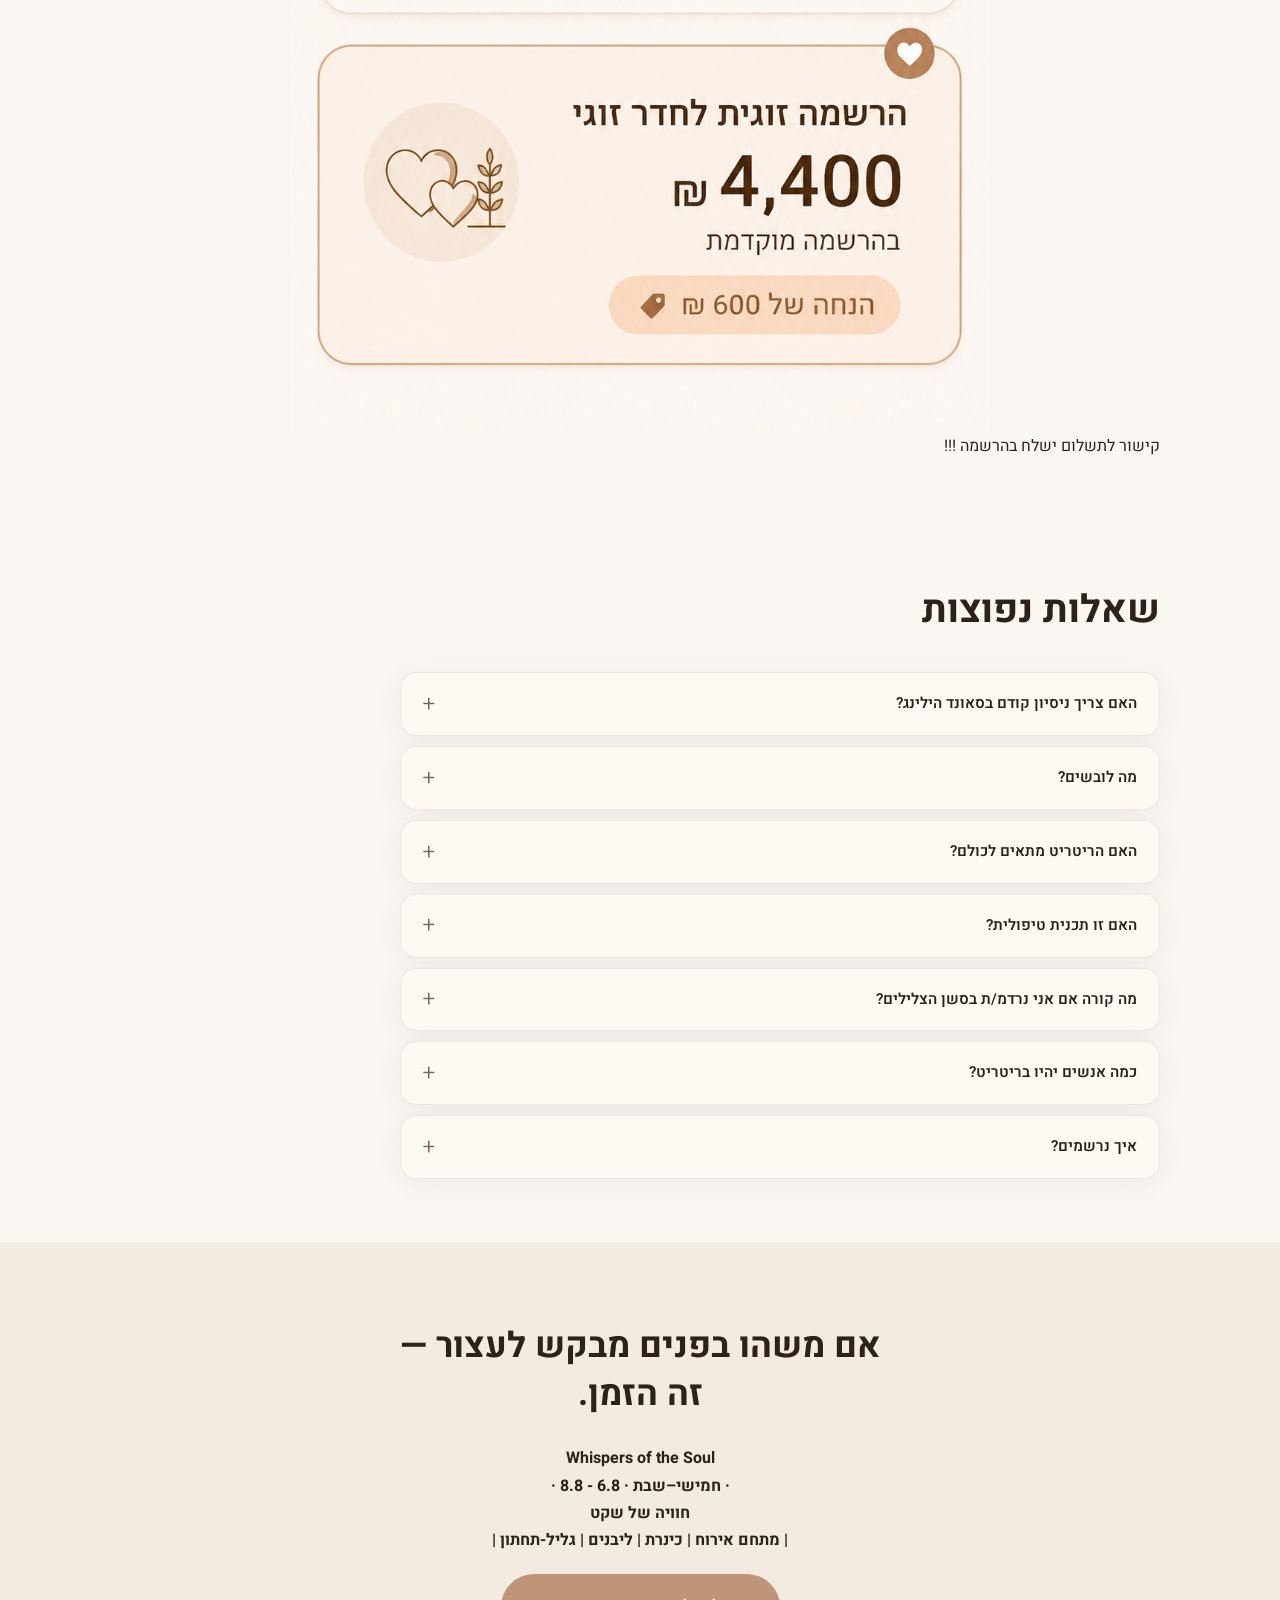
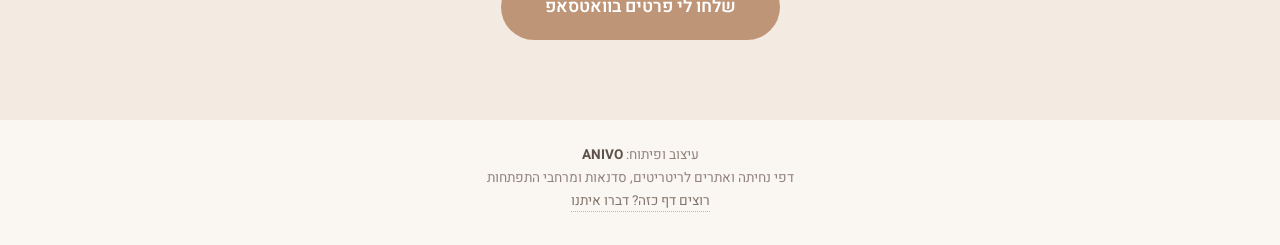
==== commit 129802c4: "Update retreat schedule" ====
--- a/public/index.html
+++ b/public/index.html
@@ -90,7 +90,6 @@
       <div class="container">
         <div class="section-head">
           <h2>מה כלול בריטריט</h2>
-          <p>שלושה ימים מלאים ומכילים — ממה שמגיעים ועד שיוצאים.</p>
         </div>
         <div class="includes-grid">
           <div class="include-card include-card--split include-card--sleep">
@@ -155,37 +154,42 @@
     <section class="section schedule-section" id="schedule">
       <div class="container">
         <div class="section-head">
-          <h2>לוח הזמנים</h2>
+          <h2>לו״ז הריטריט</h2>
           <p>מבנה עדין שמשלב עומק, מנוחה ומרחב אישי.</p>
         </div>
         <div class="schedule-grid">
           <div class="day-card">
-            <div class="day-label">יום חמישי</div>
+            <div class="day-label">חמישי</div>
             <ul class="day-items">
-              <li><span class="time">16:00</span><span>קבלת פנים ויישוב</span></li>
-              <li><span class="time">19:00</span><span>ארוחת ערב</span></li>
-              <li><span class="time">20:30</span><span>מעגל פתיחה והכרות</span></li>
-              <li><span class="time">21:30</span><span>סשן סאונד הילינג עדין ללילה</span></li>
+              <li><span class="time">16:00</span><span>הגעה, ארוחה קלה והתמקמות</span></li>
+              <li><span class="time">17:00</span><span>מעגל פתיחה</span></li>
+              <li><span class="time">18:00</span><span>ארוחת ערב</span></li>
+              <li><span class="time">20:00</span><span>סשן צלילים מרפאים לתוך הלילה</span></li>
             </ul>
           </div>
           <div class="day-card">
-            <div class="day-label">יום שישי</div>
+            <div class="day-label">שישי</div>
             <ul class="day-items">
-              <li><span class="time">08:00</span><span>יוגה עדינה ונשימה</span></li>
+              <li><span class="time">08:30</span><span>שיעור יוגה</span></li>
               <li><span class="time">09:30</span><span>ארוחת בוקר</span></li>
-              <li><span class="time">11:00</span><span>סדנת קול ותנועה</span></li>
-              <li><span class="time">13:30</span><span>ארוחת צהריים + זמן חופשי</span></li>
-              <li><span class="time">17:00</span><span>סדנת סאונד עמוקה</span></li>
-              <li><span class="time">20:00</span><span>ארוחת ערב + מעגל ערב</span></li>
+              <li><span class="time">11:30–13:00</span><span>מוזיקה כראי לנשמה: סדנת תרפיה בקול ותנועה</span></li>
+              <li><span class="time">13:00–14:00</span><span>ארוחת צהריים</span></li>
+              <li><span class="time">14:00–17:00</span><span>זמן חופשי</span></li>
+              <li><span class="time">17:00–18:00</span><span>התארגנות לשבת</span></li>
+              <li><span class="time">18:00–18:30</span><span>קבלת שבת מוזיקלית</span></li>
+              <li><span class="time">18:30–20:00</span><span>ארוחת ערב</span></li>
+              <li><span class="time">20:00</span><span>מעגל שירה לאור נרות לתוך הלילה</span></li>
             </ul>
           </div>
           <div class="day-card">
-            <div class="day-label">יום שבת</div>
+            <div class="day-label">שבת</div>
             <ul class="day-items">
-              <li><span class="time">08:30</span><span>מדיטציה + ארוחת בוקר</span></li>
-              <li><span class="time">10:30</span><span>סשן סאונד ואינטגרציה</span></li>
-              <li><span class="time">12:00</span><span>מעגל סיום</span></li>
-              <li><span class="time">13:00</span><span>ארוחת צהריים ופרידה</span></li>
+              <li><span class="time">08:30–09:30</span><span>שיעור תרפיה בתנועה עם שקד</span></li>
+              <li><span class="time">09:30</span><span>ארוחת בוקר</span></li>
+              <li><span class="time">11:00–12:30</span><span>יצירת לוח חזון</span></li>
+              <li><span class="time">13:00–14:00</span><span>ארוחת צהריים</span></li>
+              <li><span class="time">14:30–15:30</span><span>מעגל סיכום 🌺</span></li>
+              <li><span class="time">16:00</span><span>יציאה חזרה הביתה 💜</span></li>
             </ul>
           </div>
         </div>
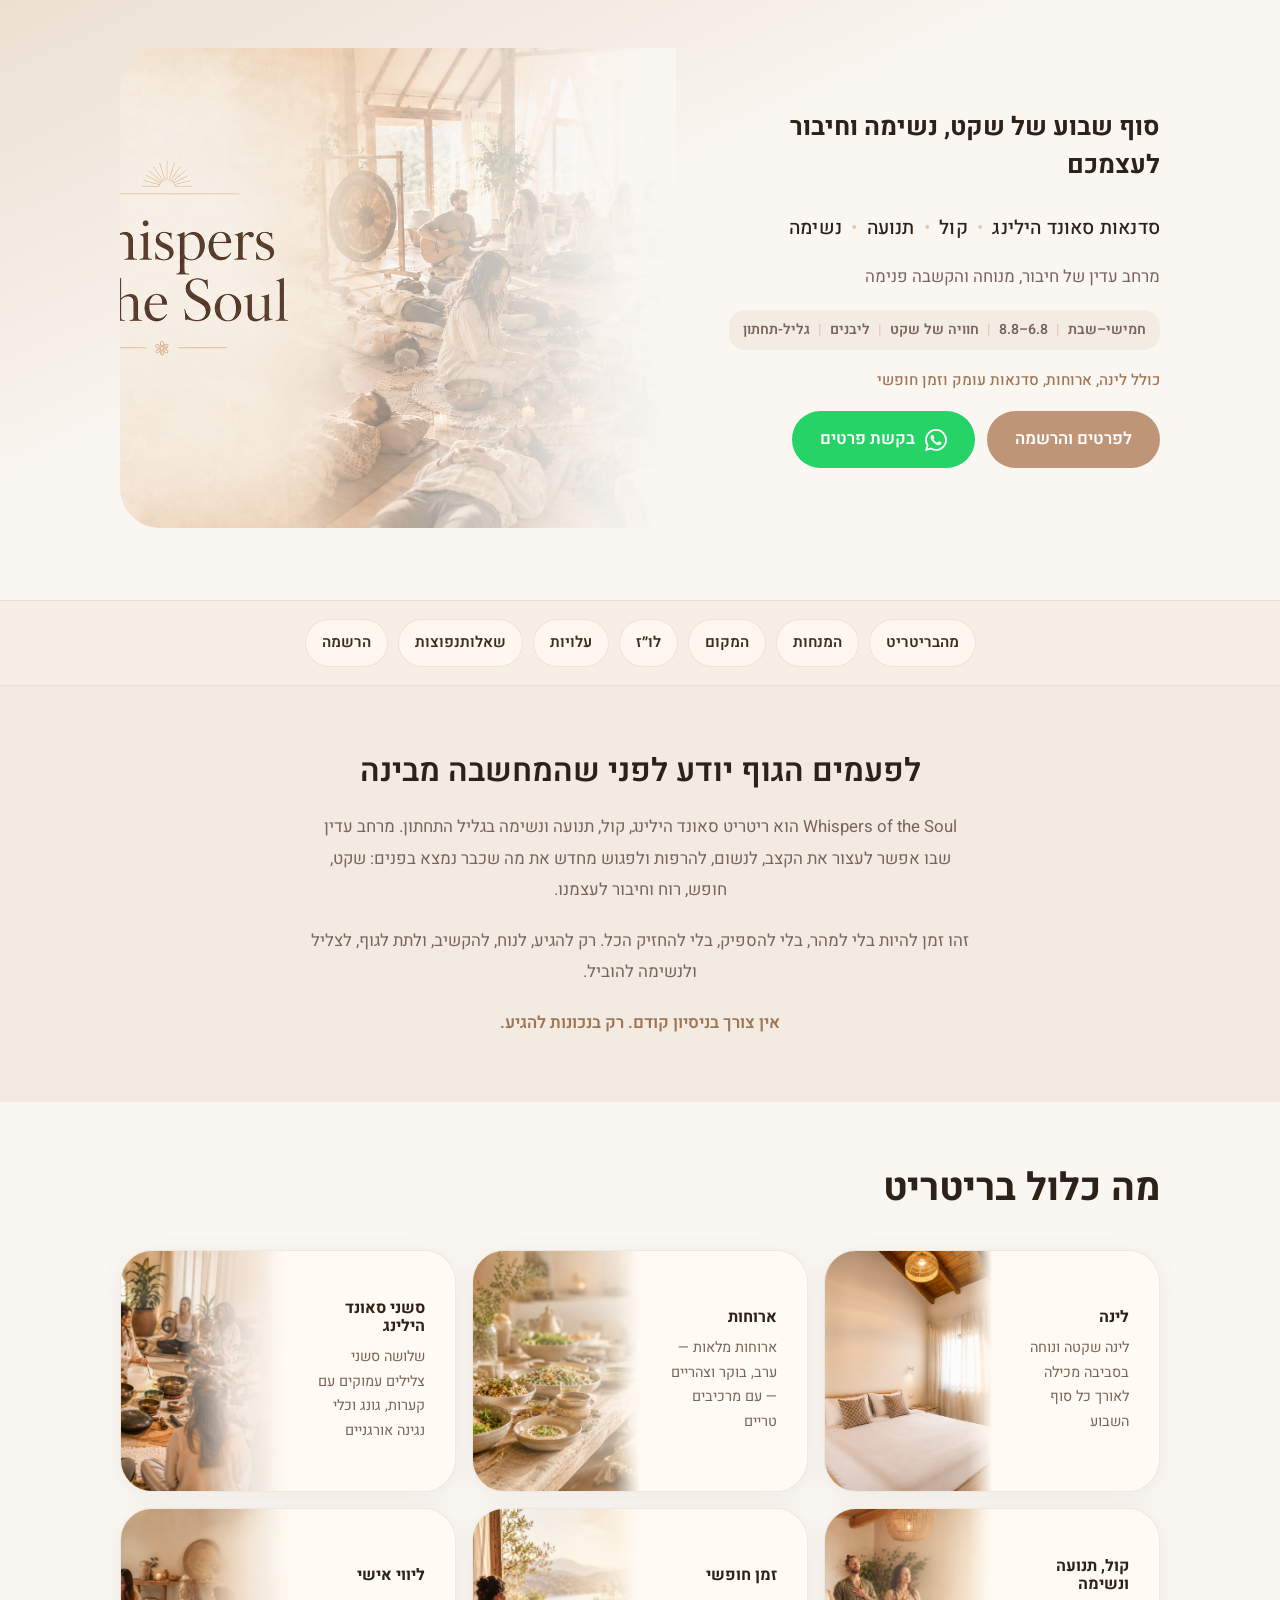
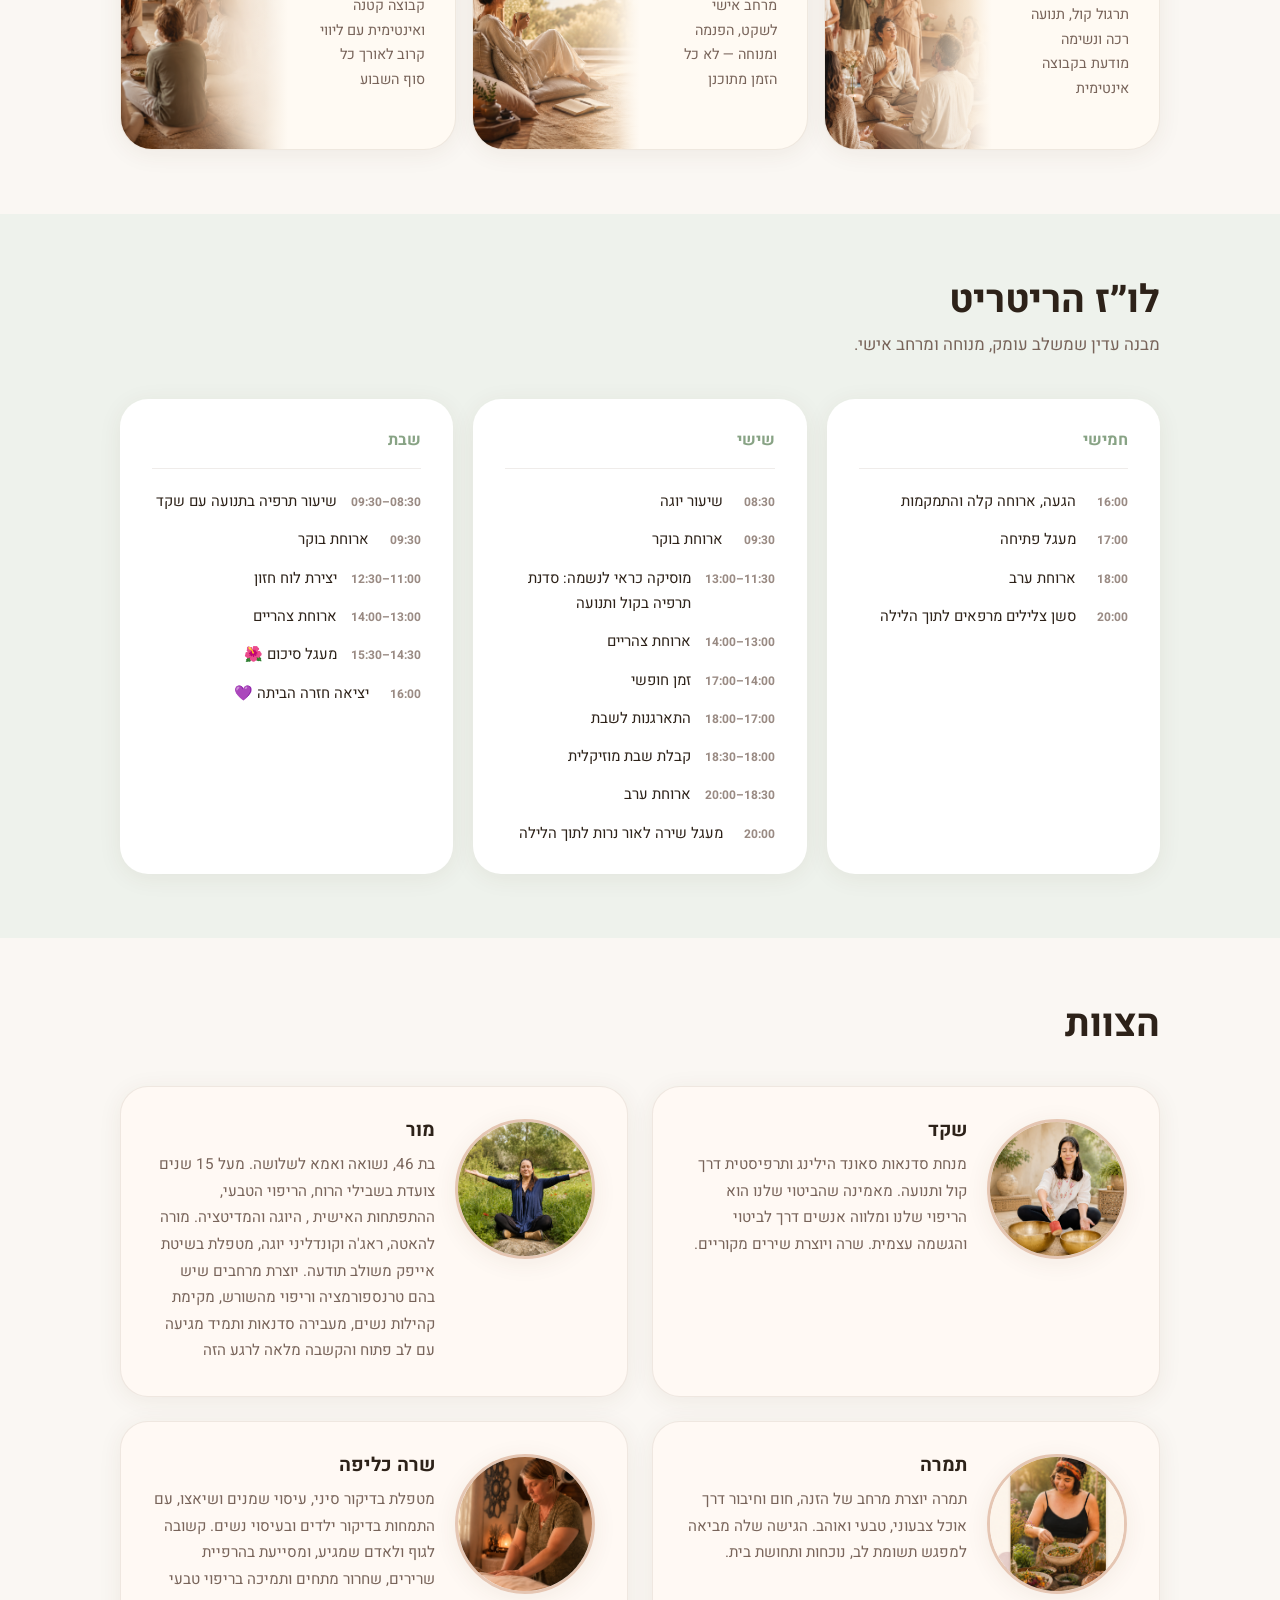
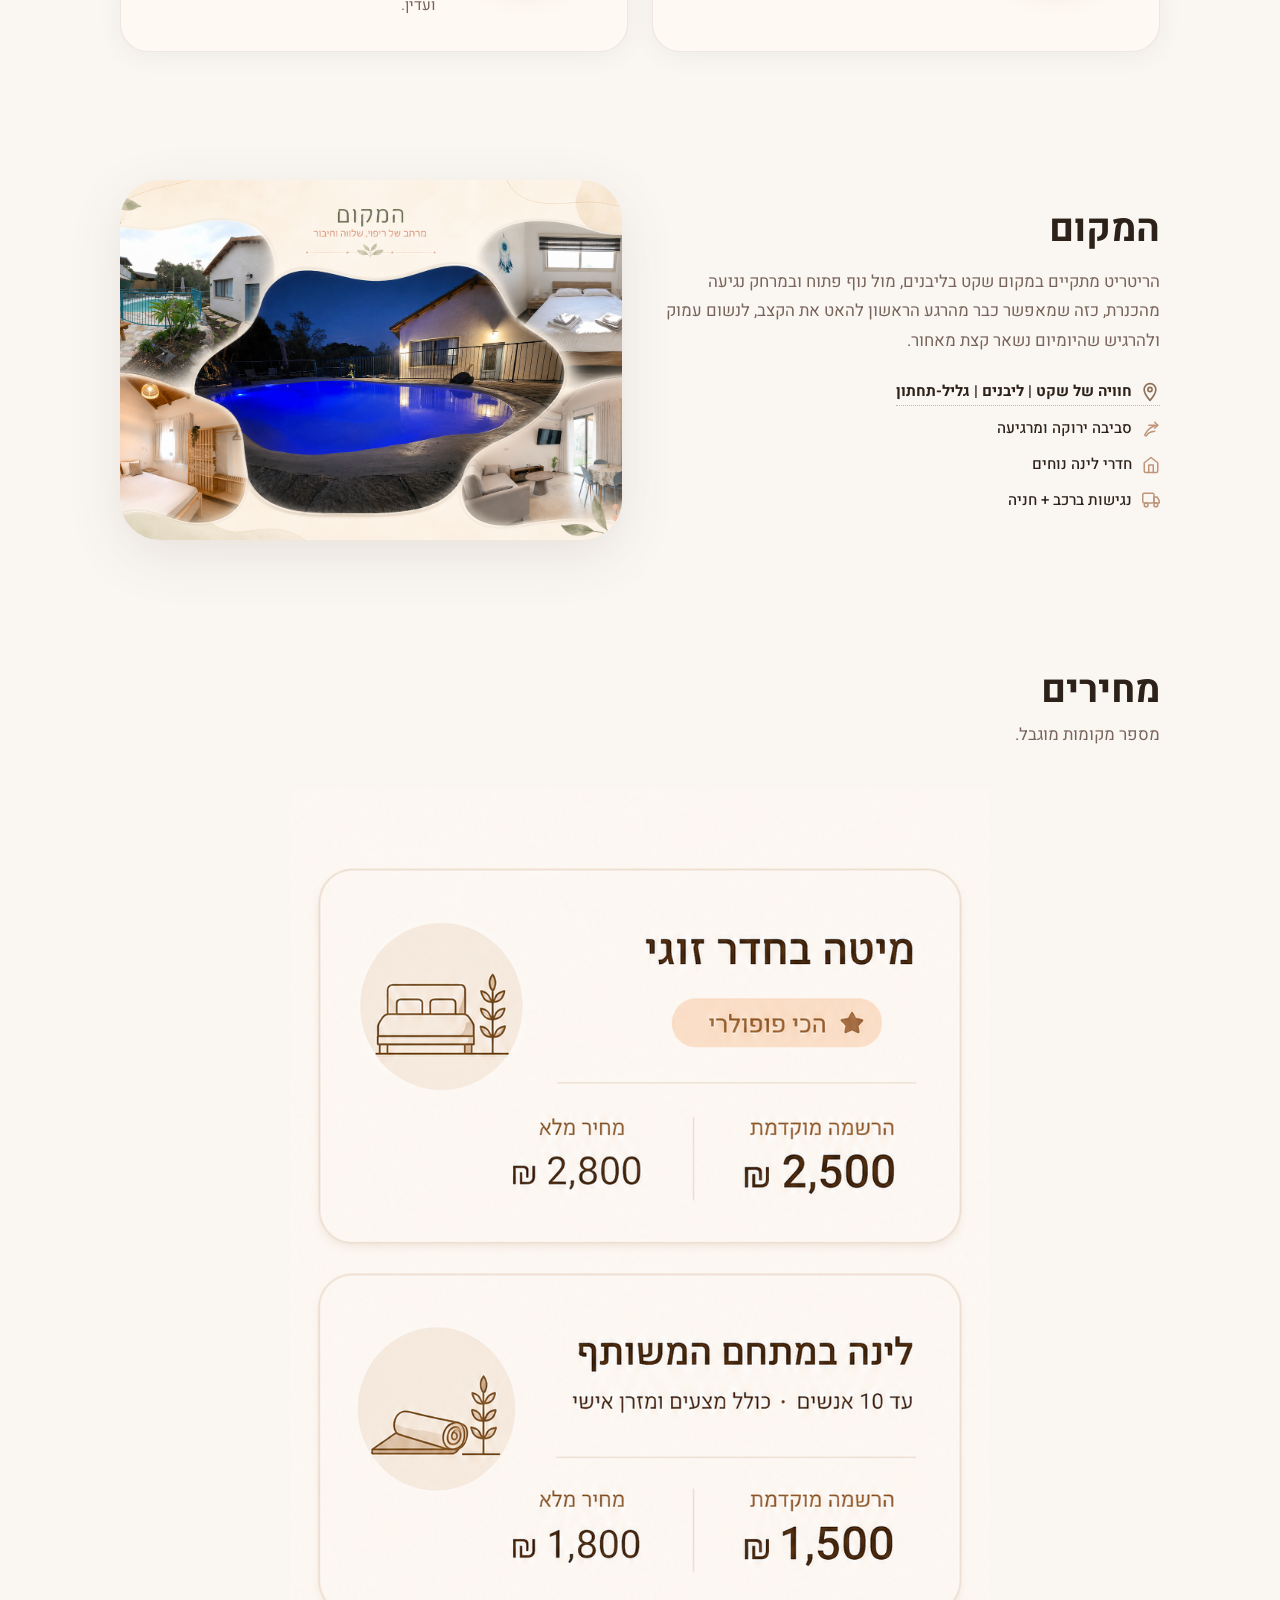
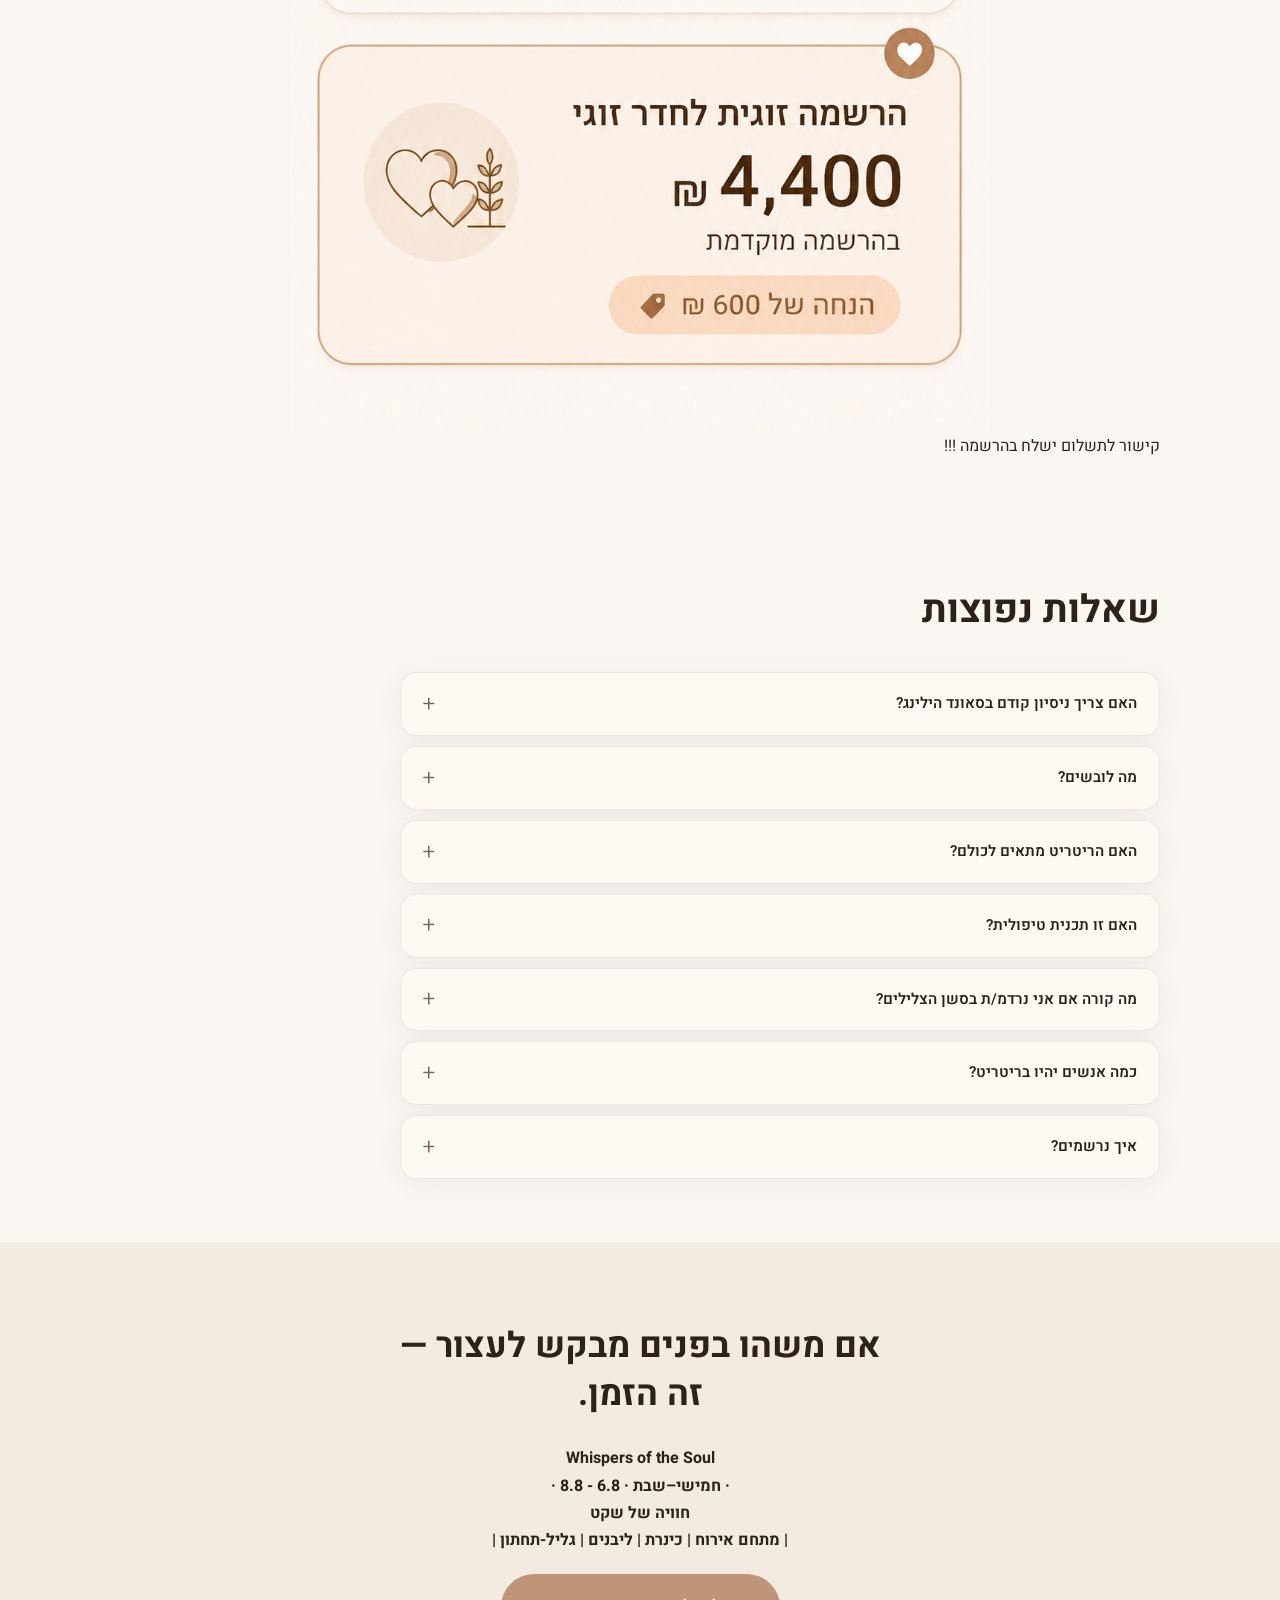
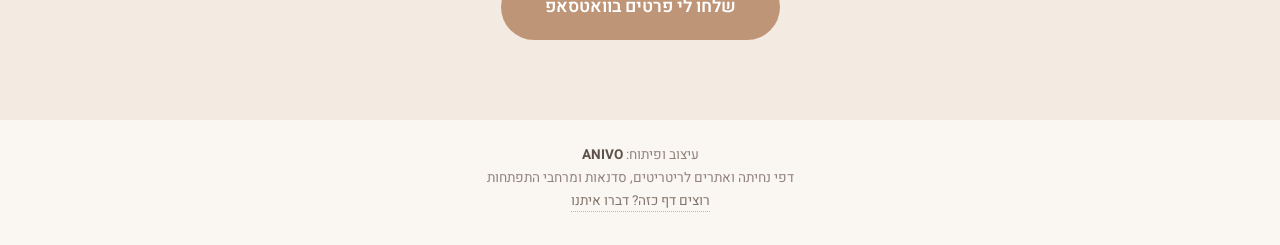
==== commit 1633edaa: "Update landing page" ====
--- a/public/index.html
+++ b/public/index.html
@@ -172,7 +172,7 @@
             <ul class="day-items">
               <li><span class="time">08:30</span><span>שיעור יוגה</span></li>
               <li><span class="time">09:30</span><span>ארוחת בוקר</span></li>
-              <li><span class="time">11:30–13:00</span><span>מוזיקה כראי לנשמה: סדנת תרפיה בקול ותנועה</span></li>
+              <li><span class="time">11:30–13:00</span><span>מוסיקה כראי לנשמה: סדנת תרפיה בקול ותנועה</span></li>
               <li><span class="time">13:00–14:00</span><span>ארוחת צהריים</span></li>
               <li><span class="time">14:00–17:00</span><span>זמן חופשי</span></li>
               <li><span class="time">17:00–18:00</span><span>התארגנות לשבת</span></li>
@@ -206,7 +206,8 @@
           <div class="facilitator-card">
             <div class="facilitator-img">
               <img src="./images/sound-healing/facilitators/shaked.png"
-                   alt="שקד — מנחת סאונד הילינג" />
+                   alt="שקד — מנחת סאונד הילינג"
+                   class="shaked-portrait" />
             </div>
             <div class="facilitator-text">
               <h3>שקד</h3>
--- a/public/styles.css
+++ b/public/styles.css
@@ -629,6 +629,13 @@
   border-radius: 0;
 }
 
+.facilitator-img img.shaked-portrait {
+  object-fit: cover;
+  object-position: center center;
+  transform: scale(1);
+  transform-origin: center center;
+}
+
 .facilitator-text h3 {
   font-size: 1.2rem;
   margin-bottom: 10px;
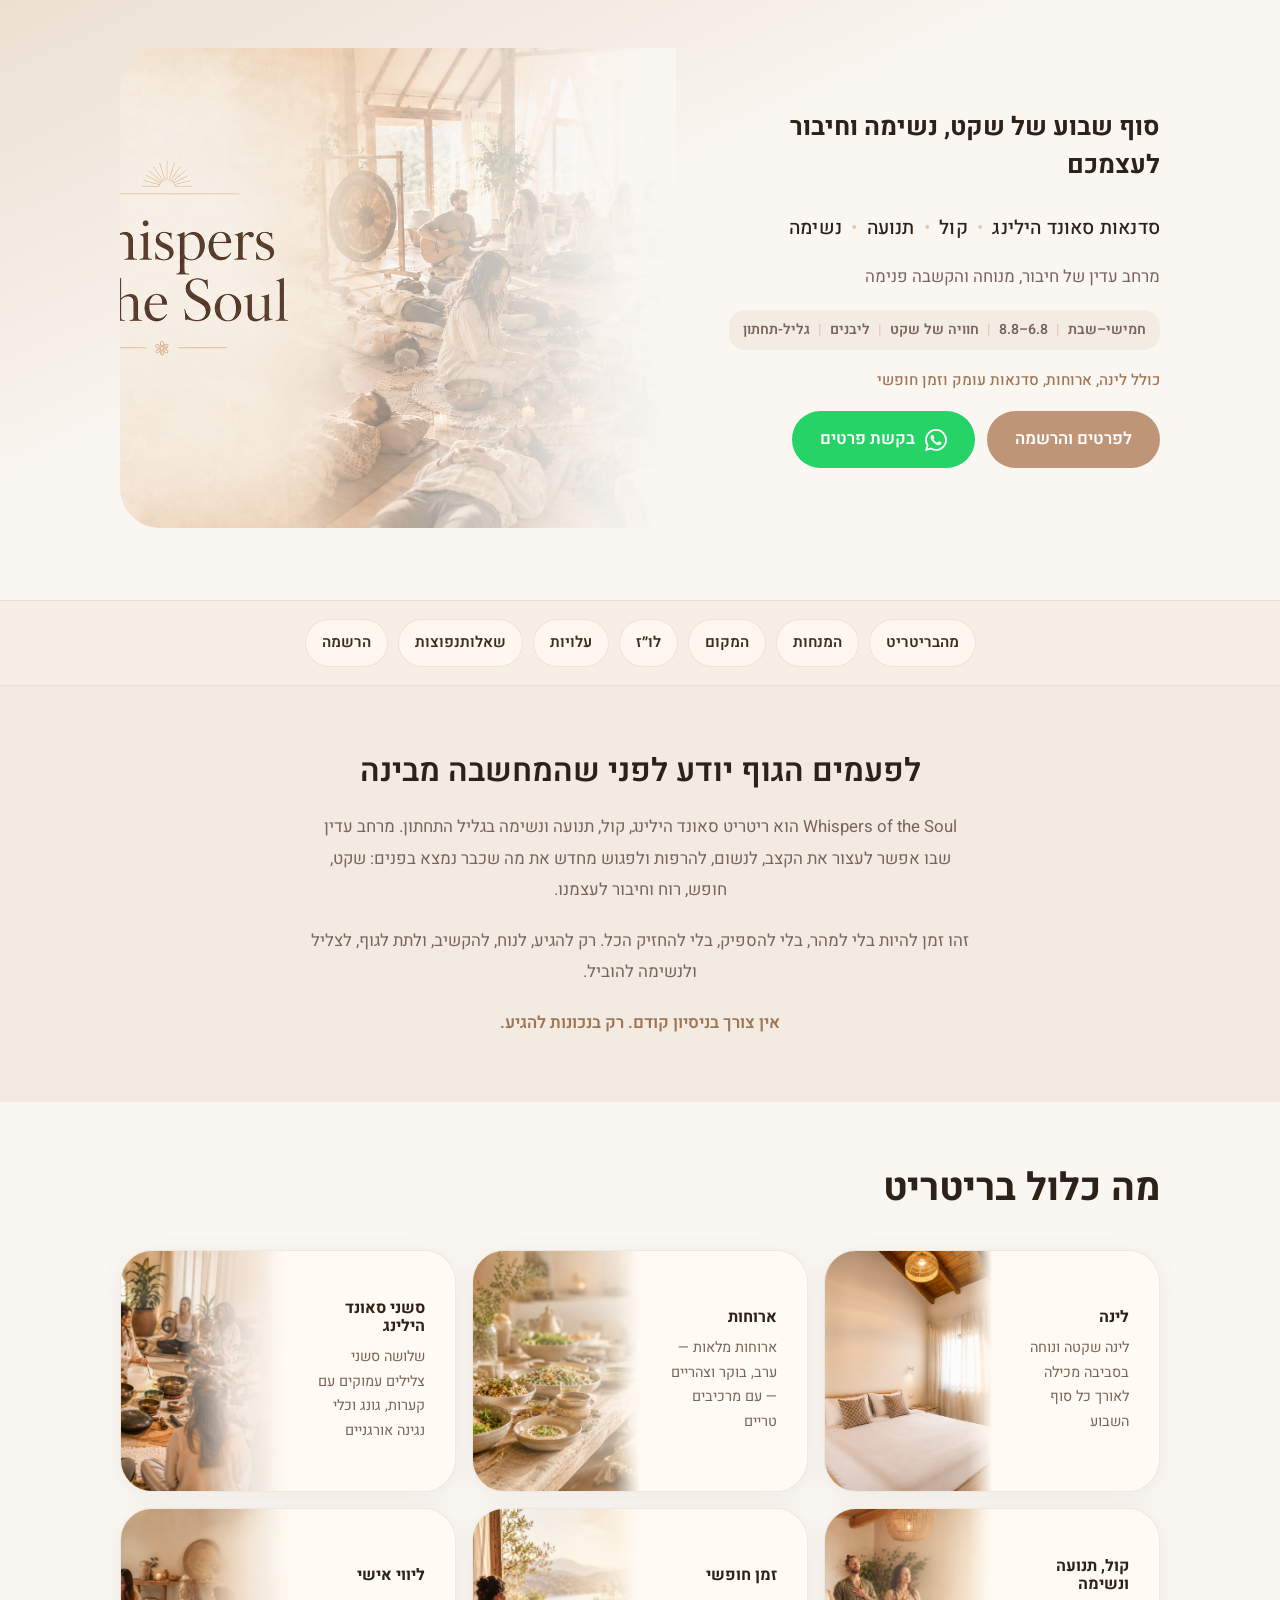
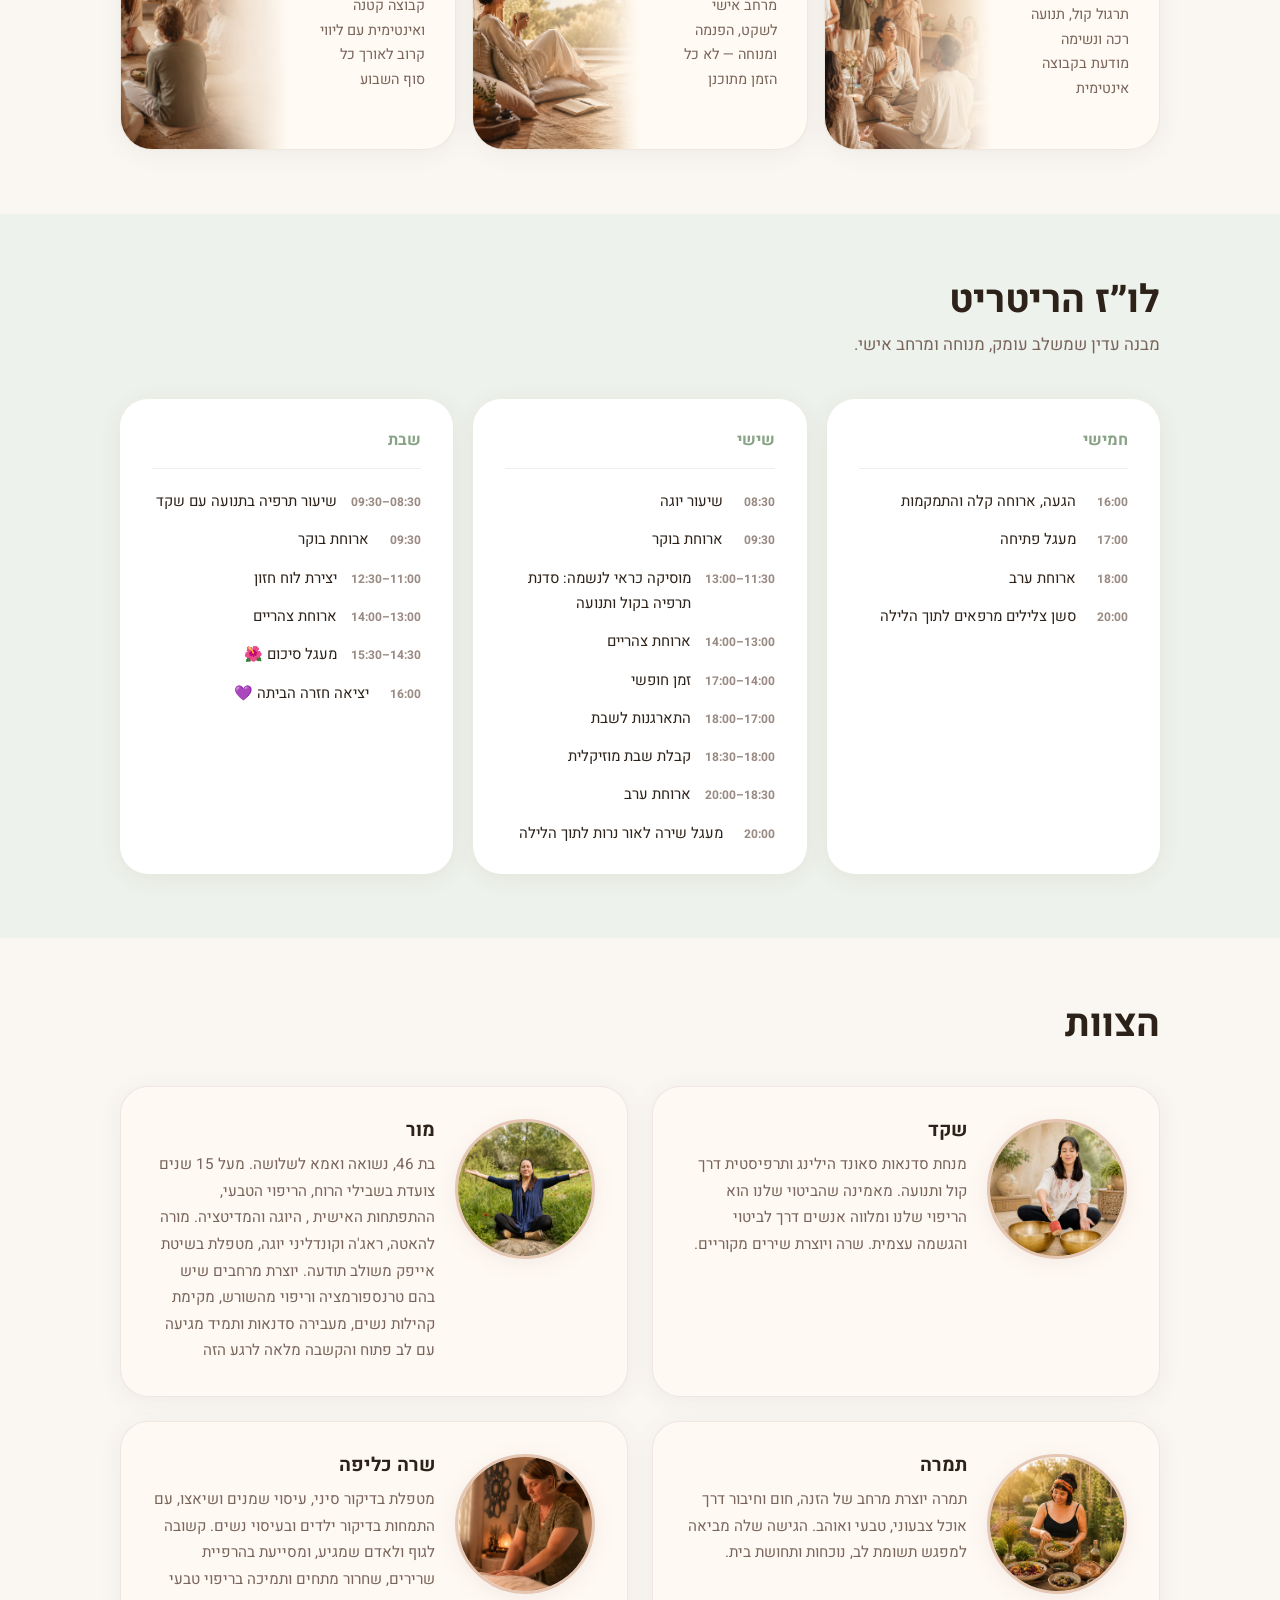
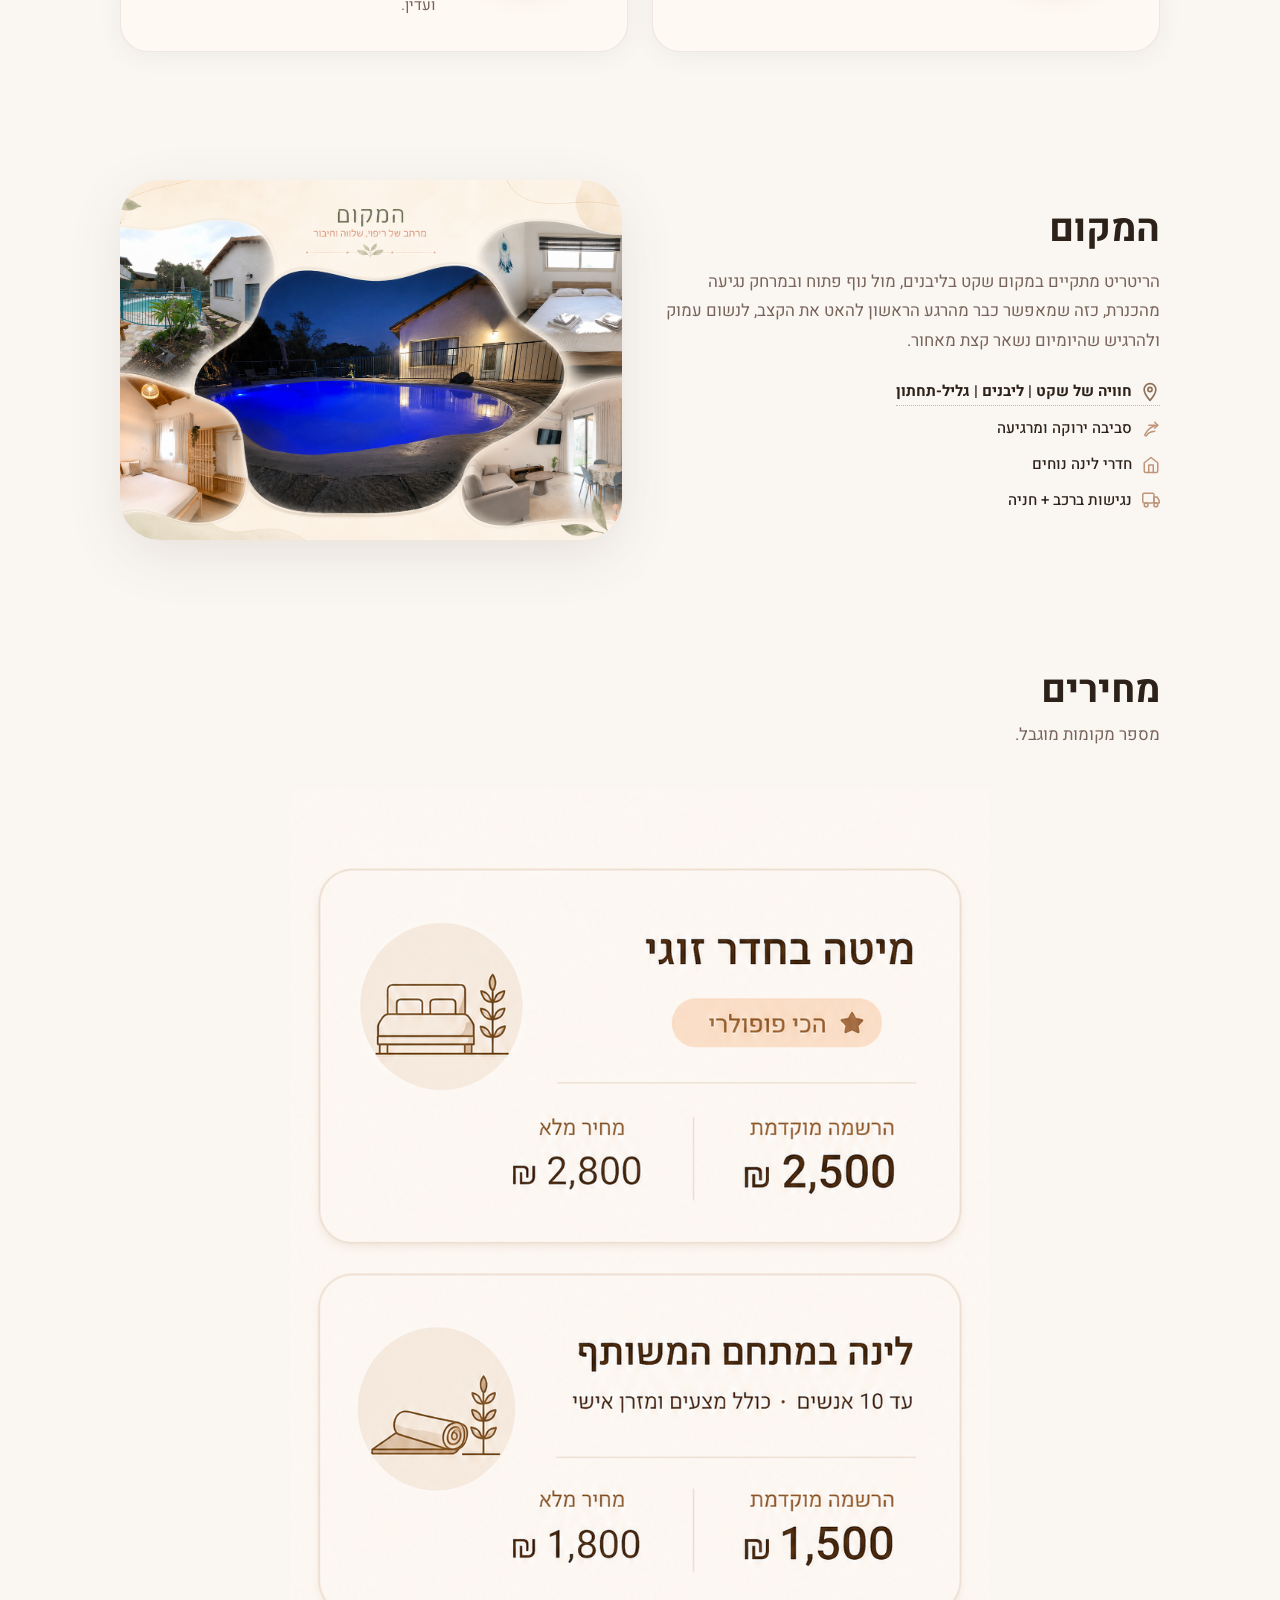
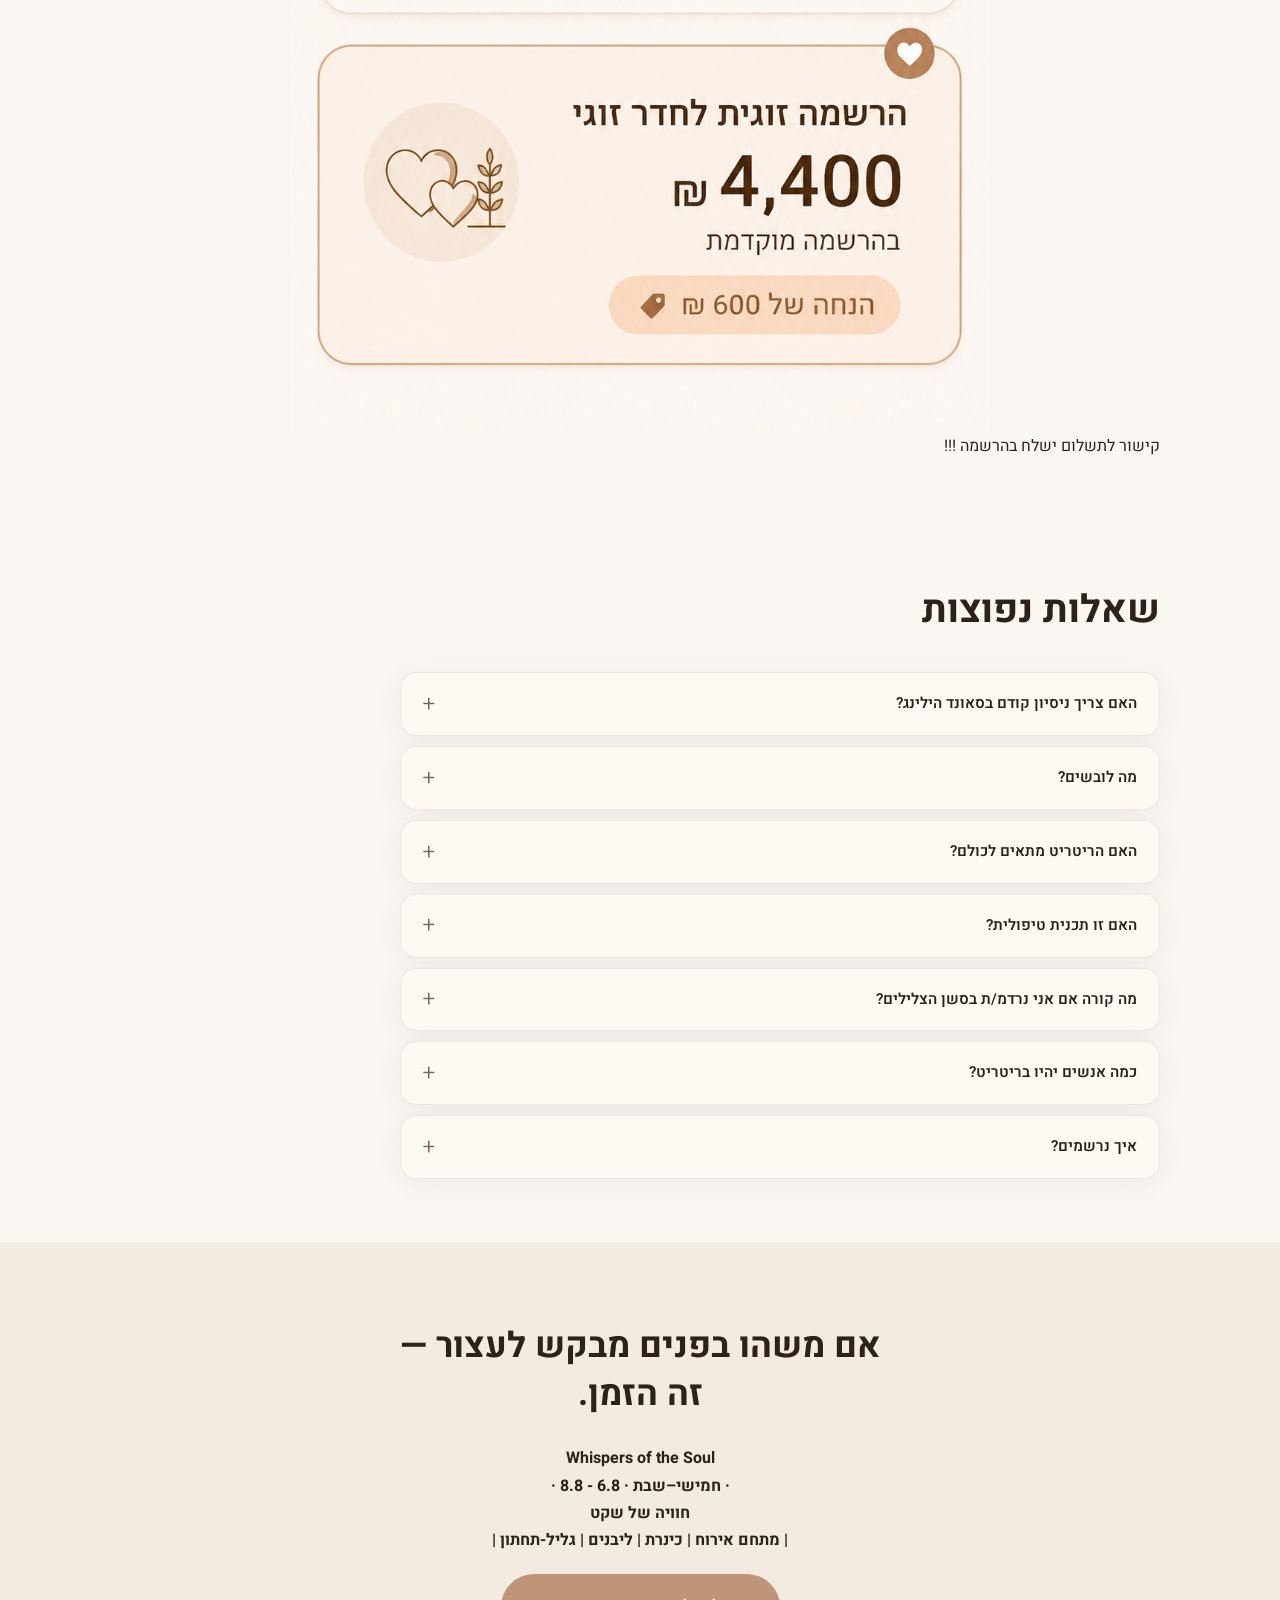
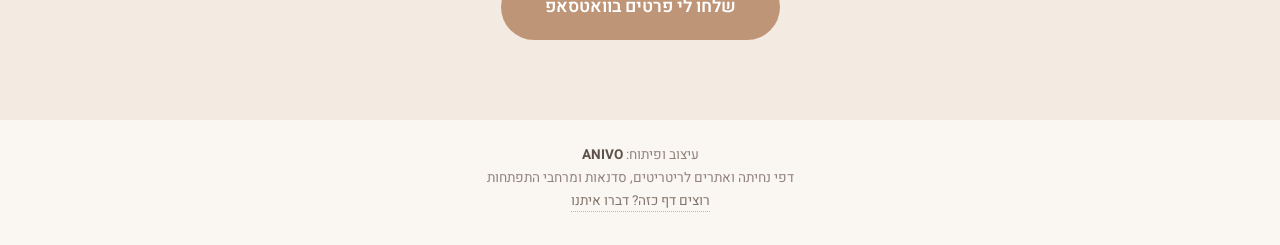
==== commit b0171d06: "Update landing page" ====
--- a/public/index.html
+++ b/public/index.html
@@ -225,7 +225,7 @@
             </div>
           </div>
           <div class="facilitator-card">
-            <div class="facilitator-img">
+            <div class="facilitator-img tamara-portrait">
               <img src="./images/sound-healing/facilitators/mama-tamara.png"
                    alt="תמרה — אוכל, חום וחיבור" />
             </div>
--- a/public/styles.css
+++ b/public/styles.css
@@ -594,6 +594,10 @@
 /* =====================
    FACILITATORS
    ===================== */
+.facilitator-img img.tamara-portrait {
+  transform: scale(1.5);
+  transform-origin: center center;
+}
 
 .facilitators-grid {
   display: grid;
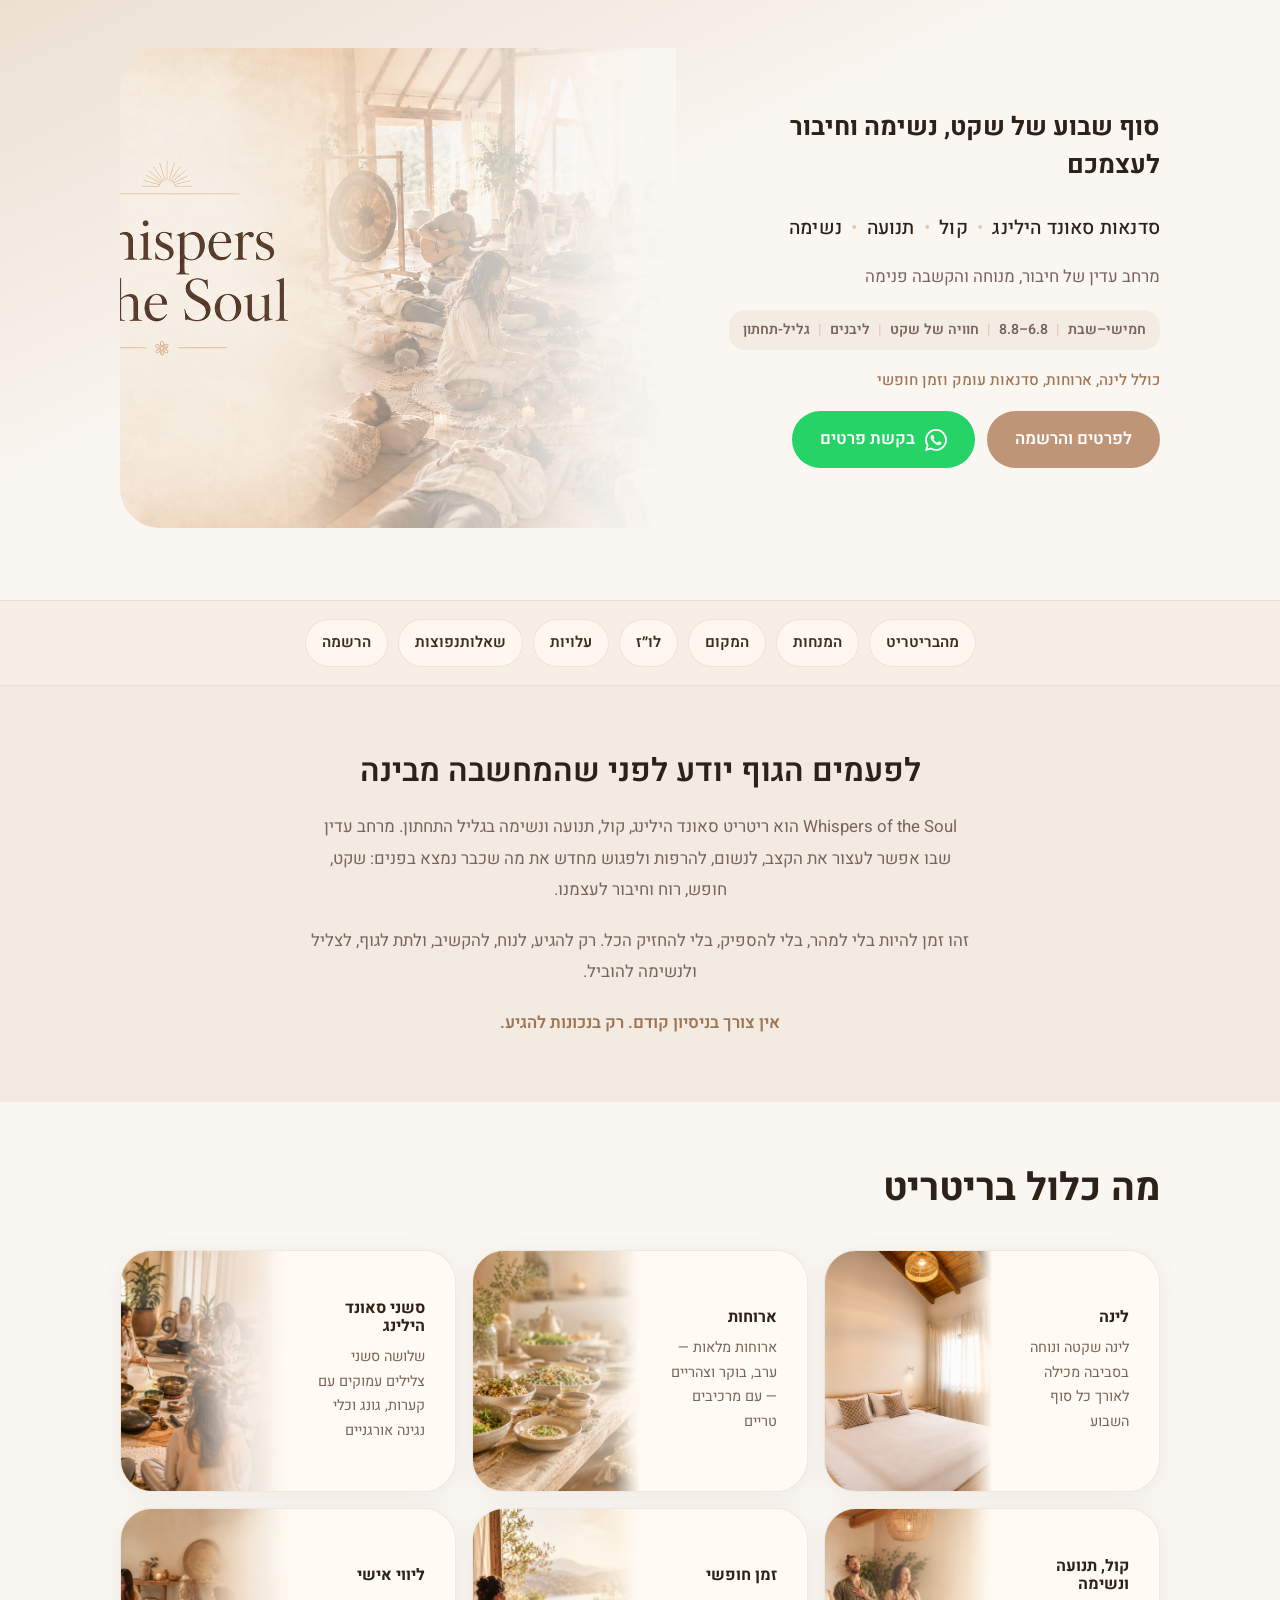
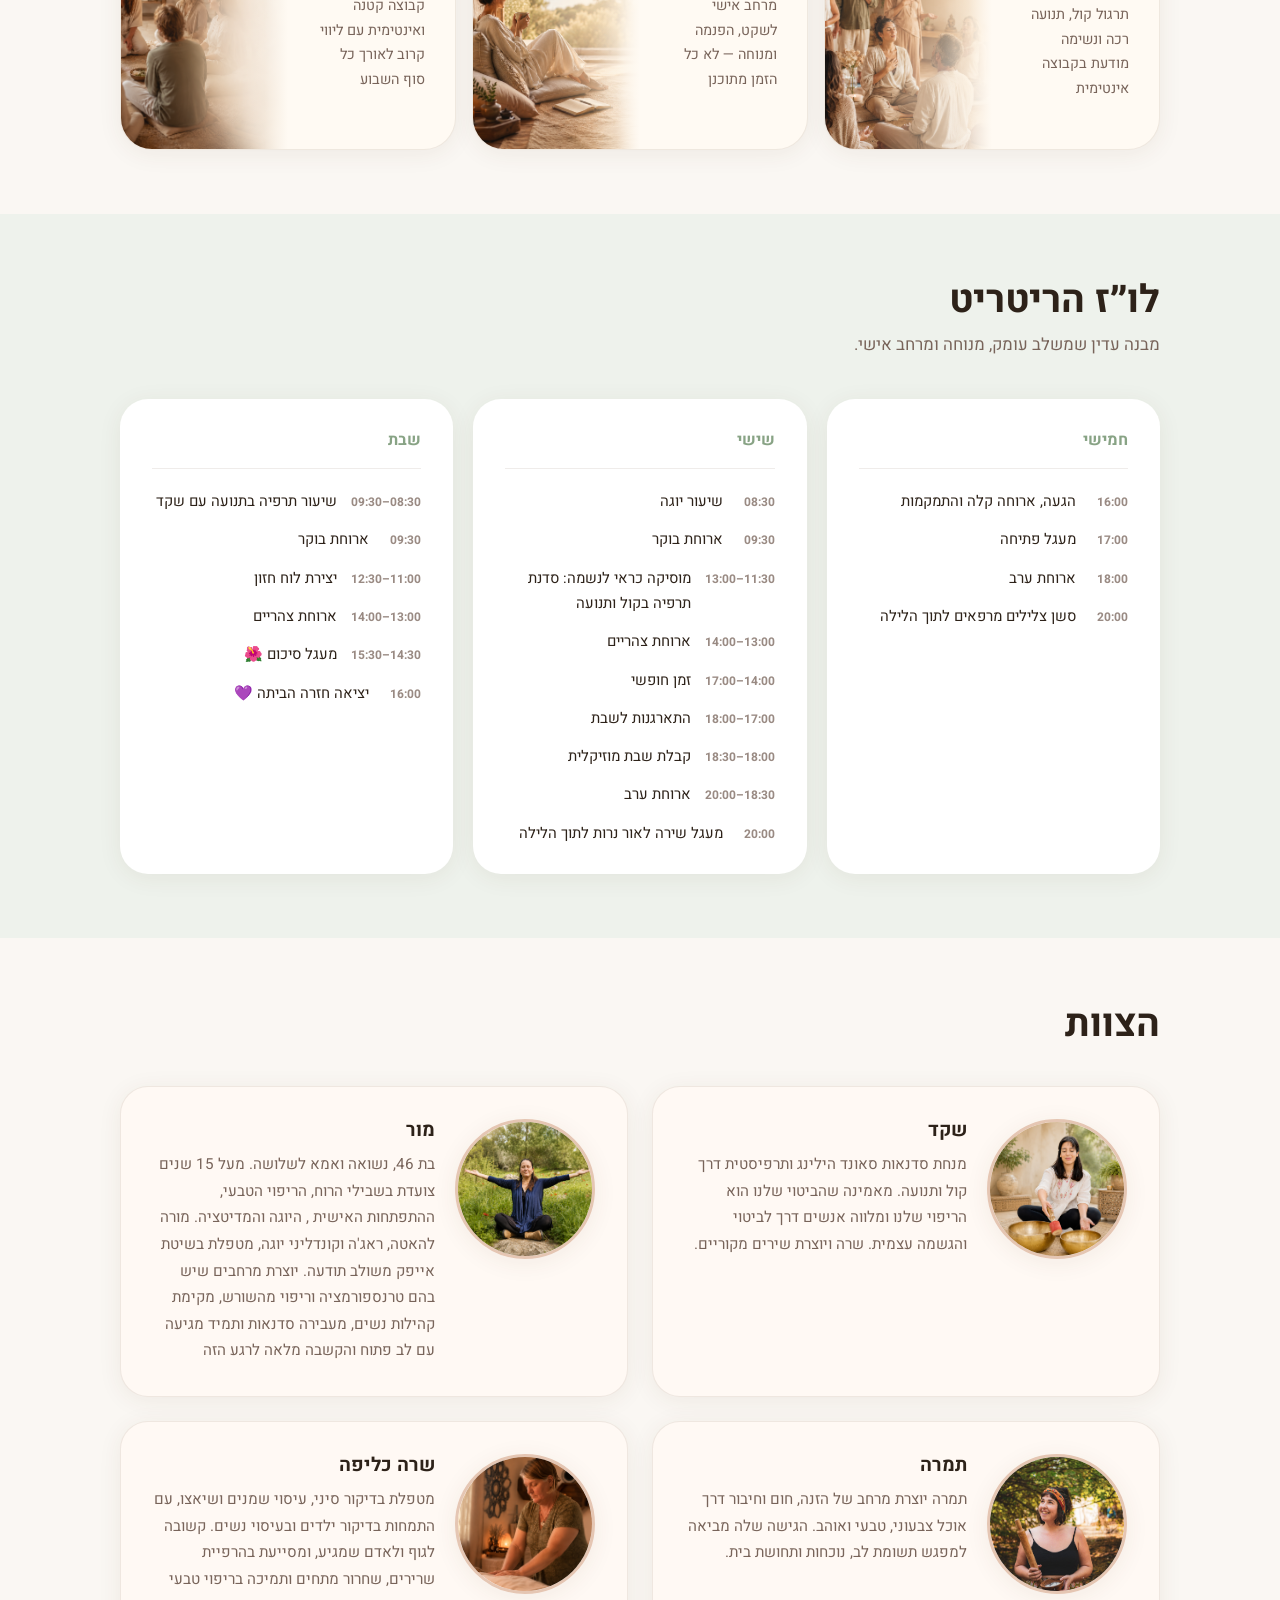
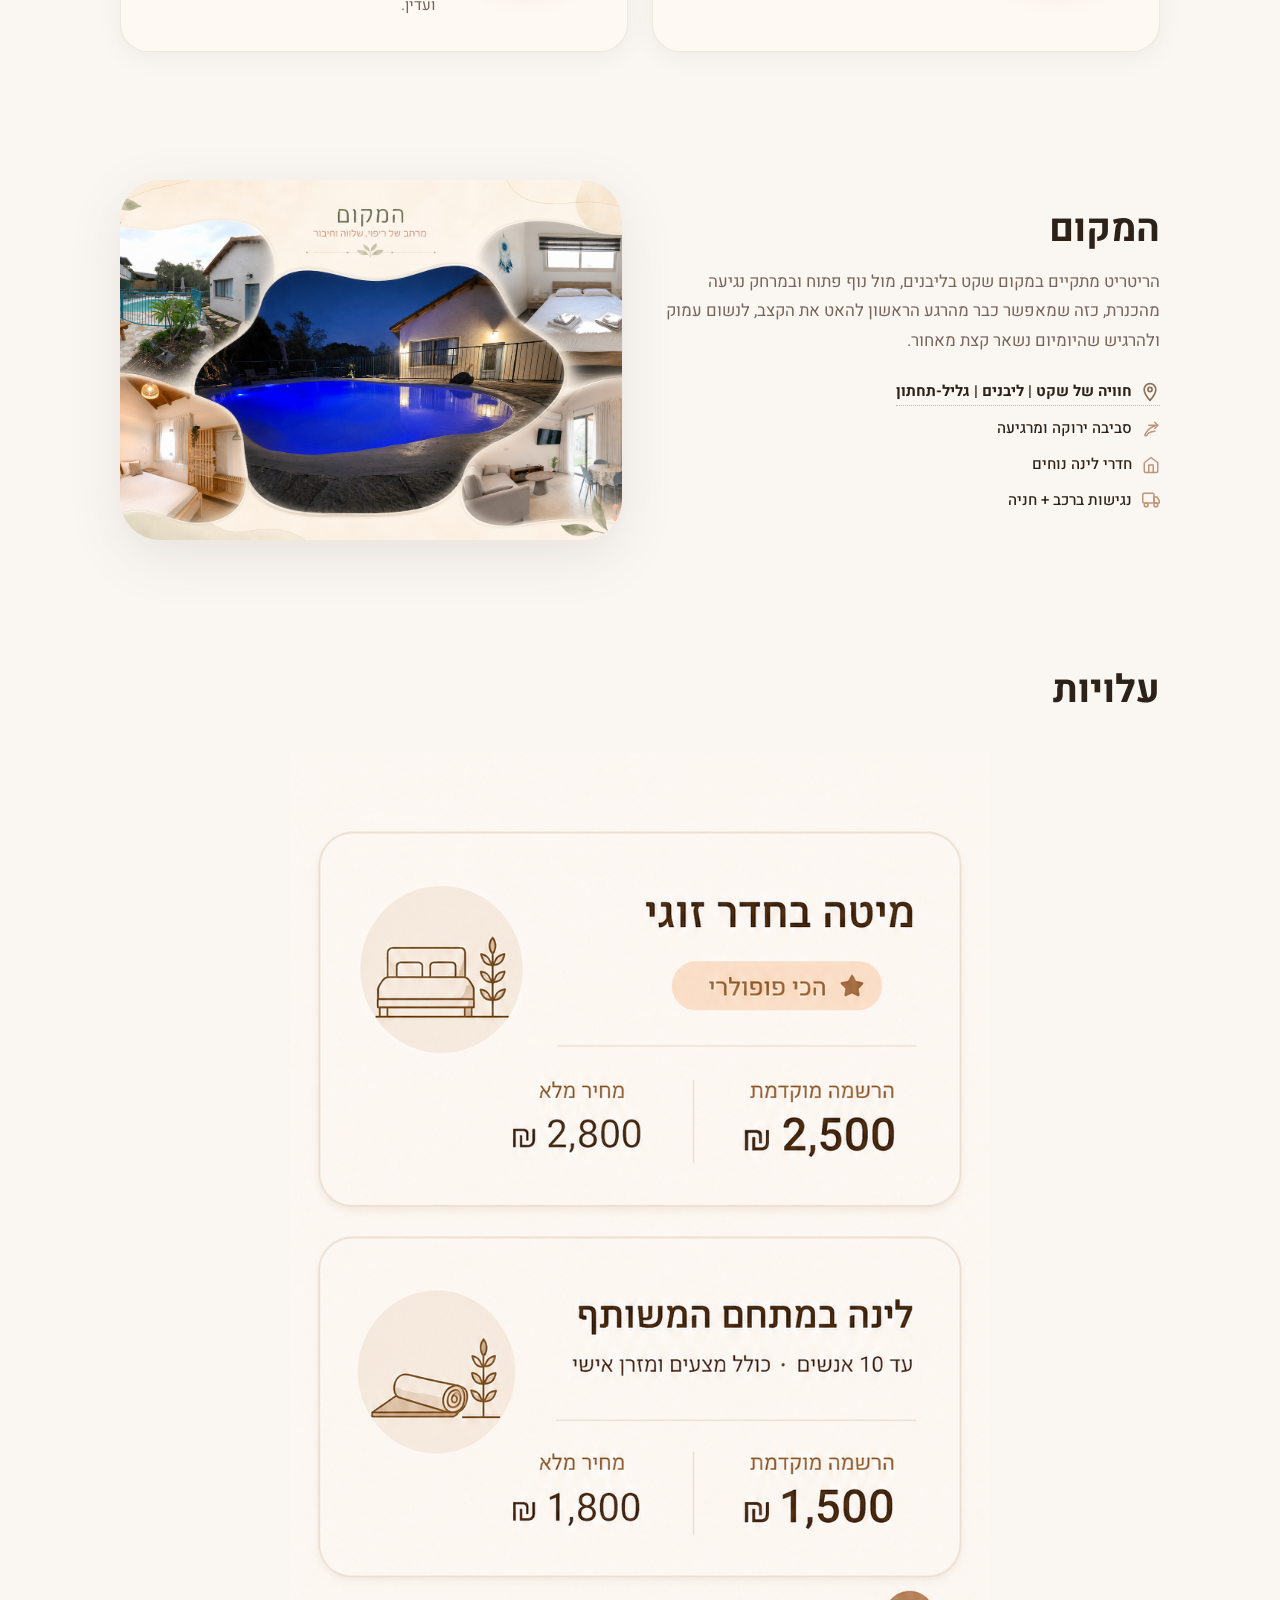
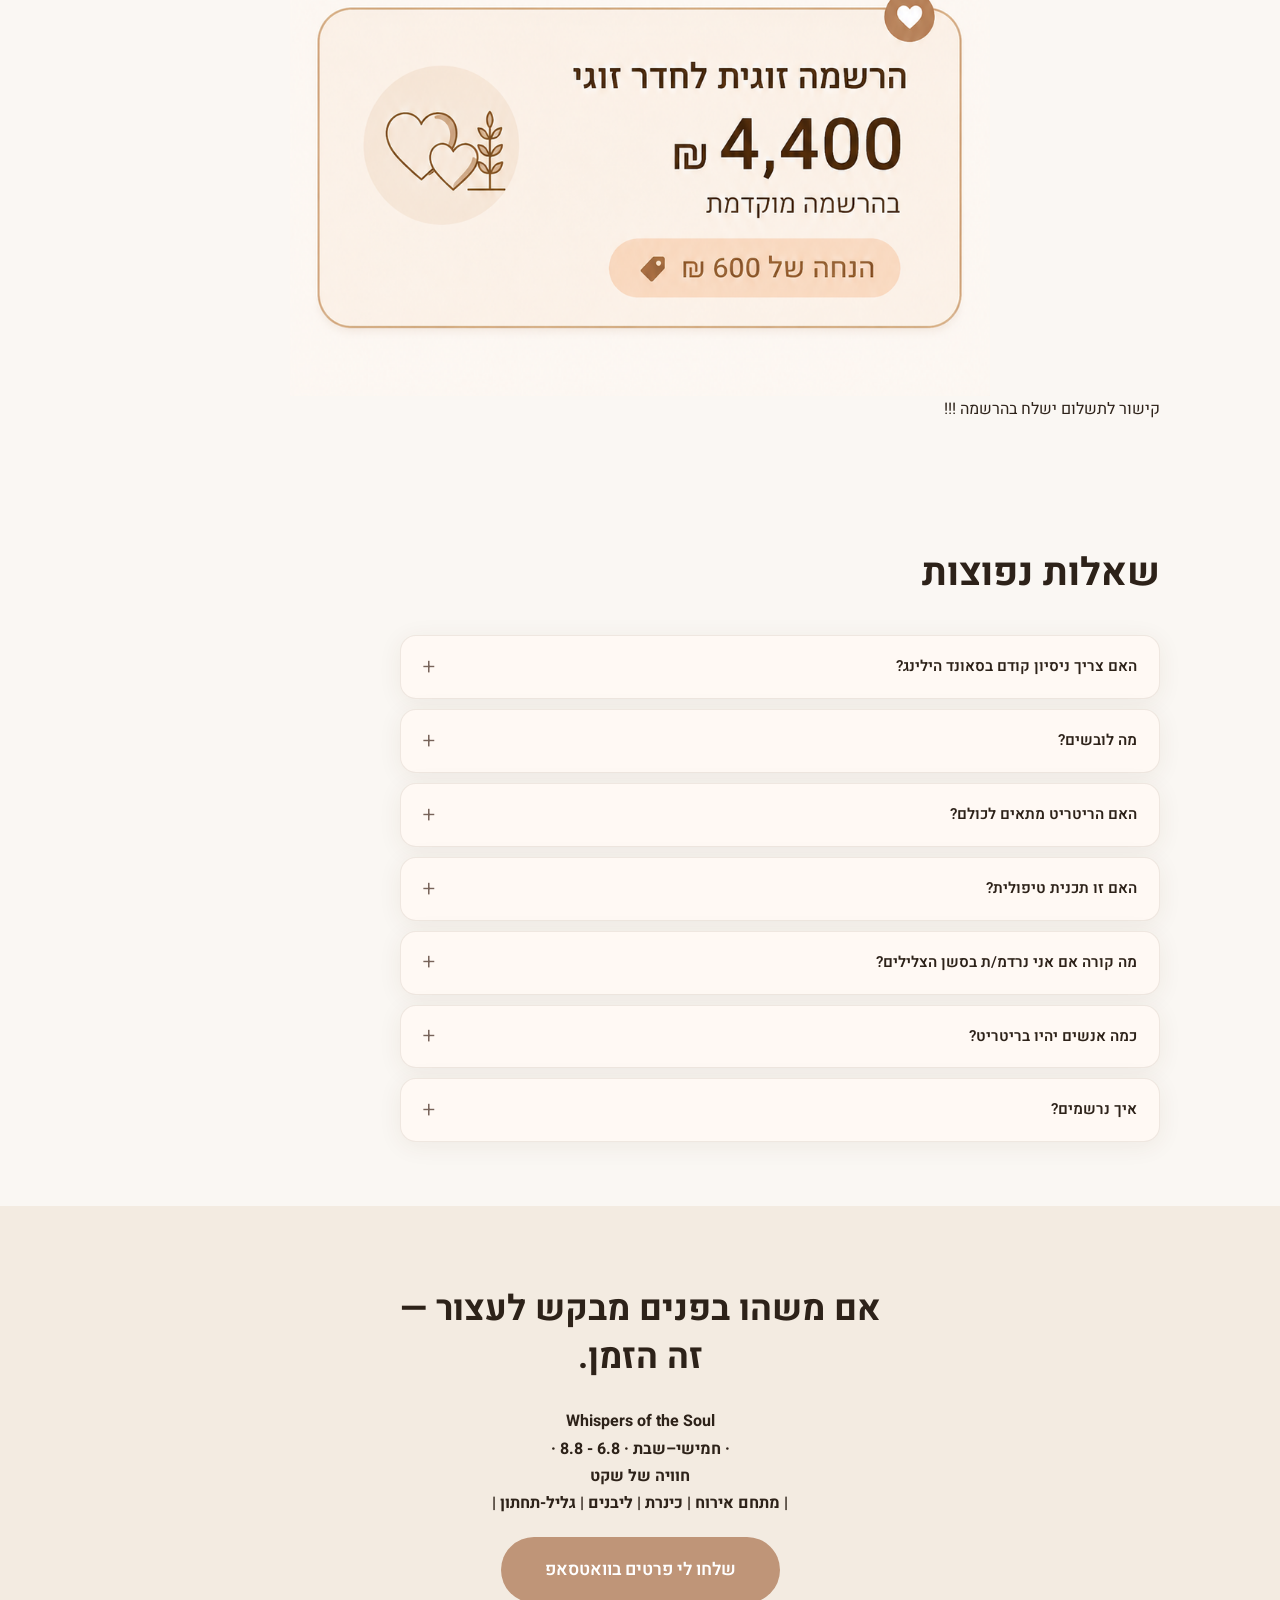
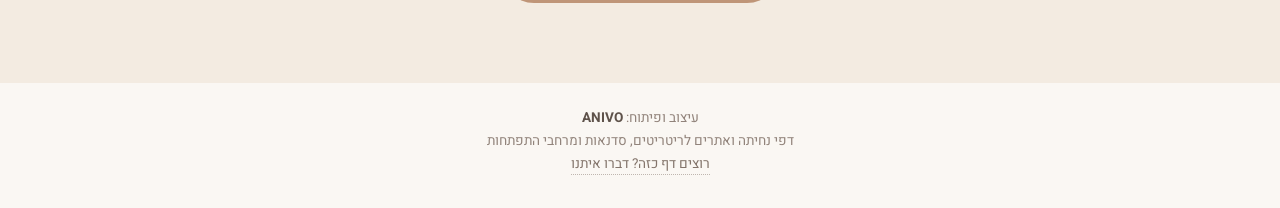
==== commit 37b78cd2: "Update Shaked landing page" ====
--- a/public/index.html
+++ b/public/index.html
@@ -226,7 +226,7 @@
           </div>
           <div class="facilitator-card">
             <div class="facilitator-img tamara-portrait">
-              <img src="./images/sound-healing/facilitators/mama-tamara.png"
+              <img src="./images/sound-healing/facilitators/mama-tamara.jpeg"
                    alt="תמרה — אוכל, חום וחיבור" />
             </div>
             <div class="facilitator-text">
@@ -314,8 +314,7 @@
     <section class="section pricing-section" id="pricing">
       <div class="container">
         <div class="section-head">
-          <h2>מחירים</h2>
-          <p> מספר מקומות מוגבל.</p>
+          <h2>עלויות</h2>
         </div>
               
         <img
